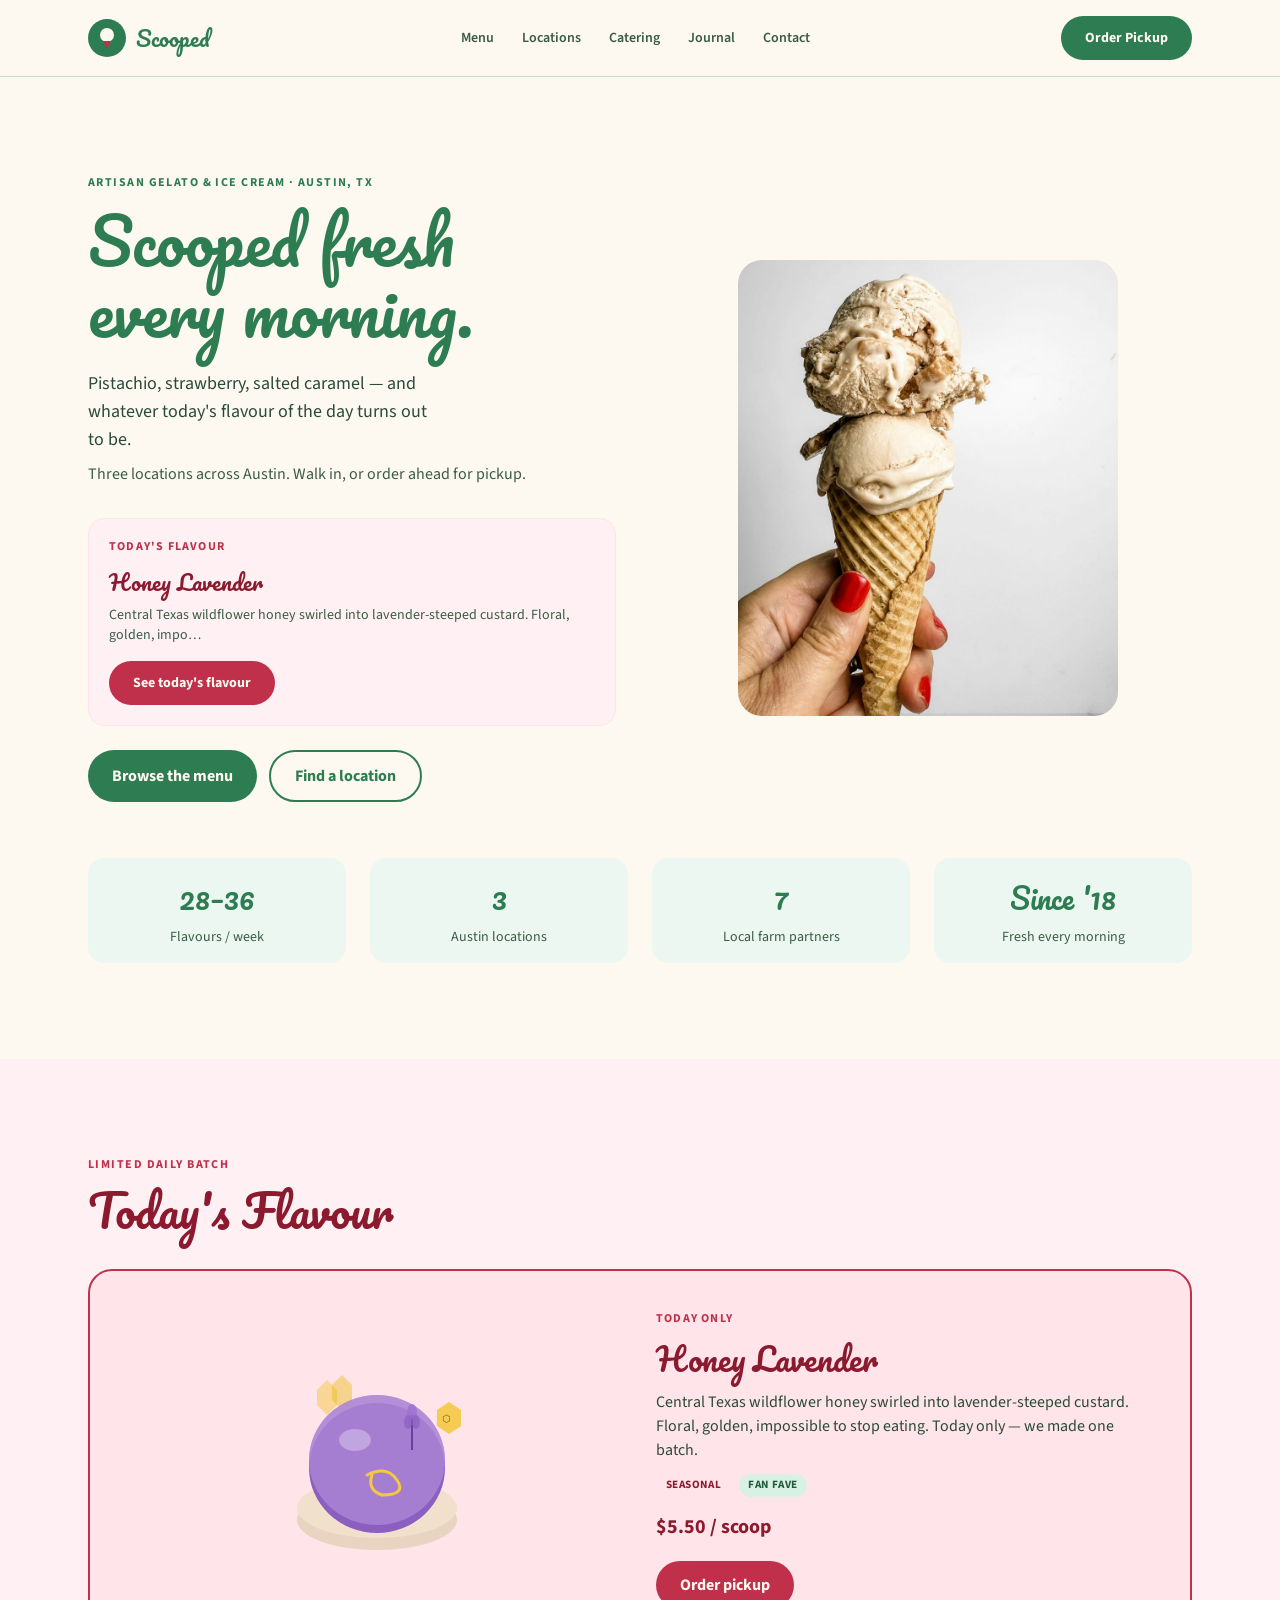
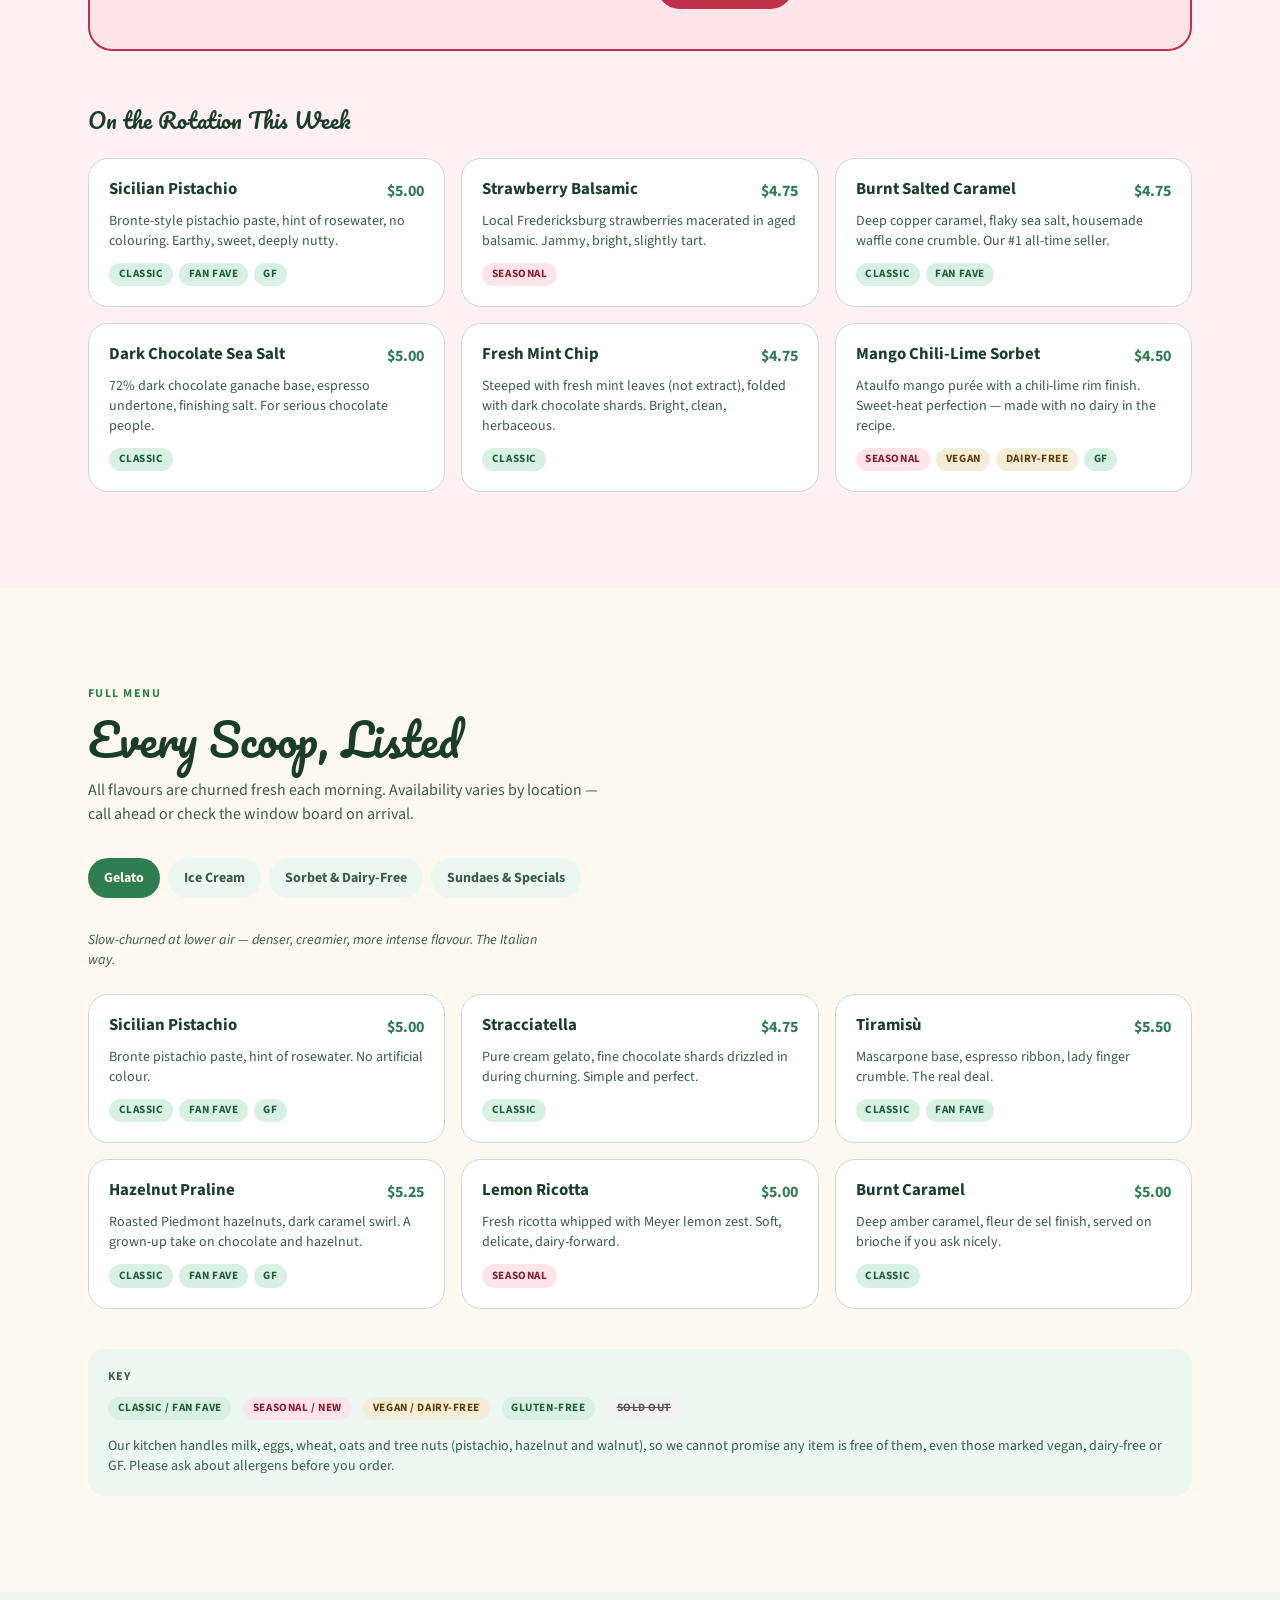
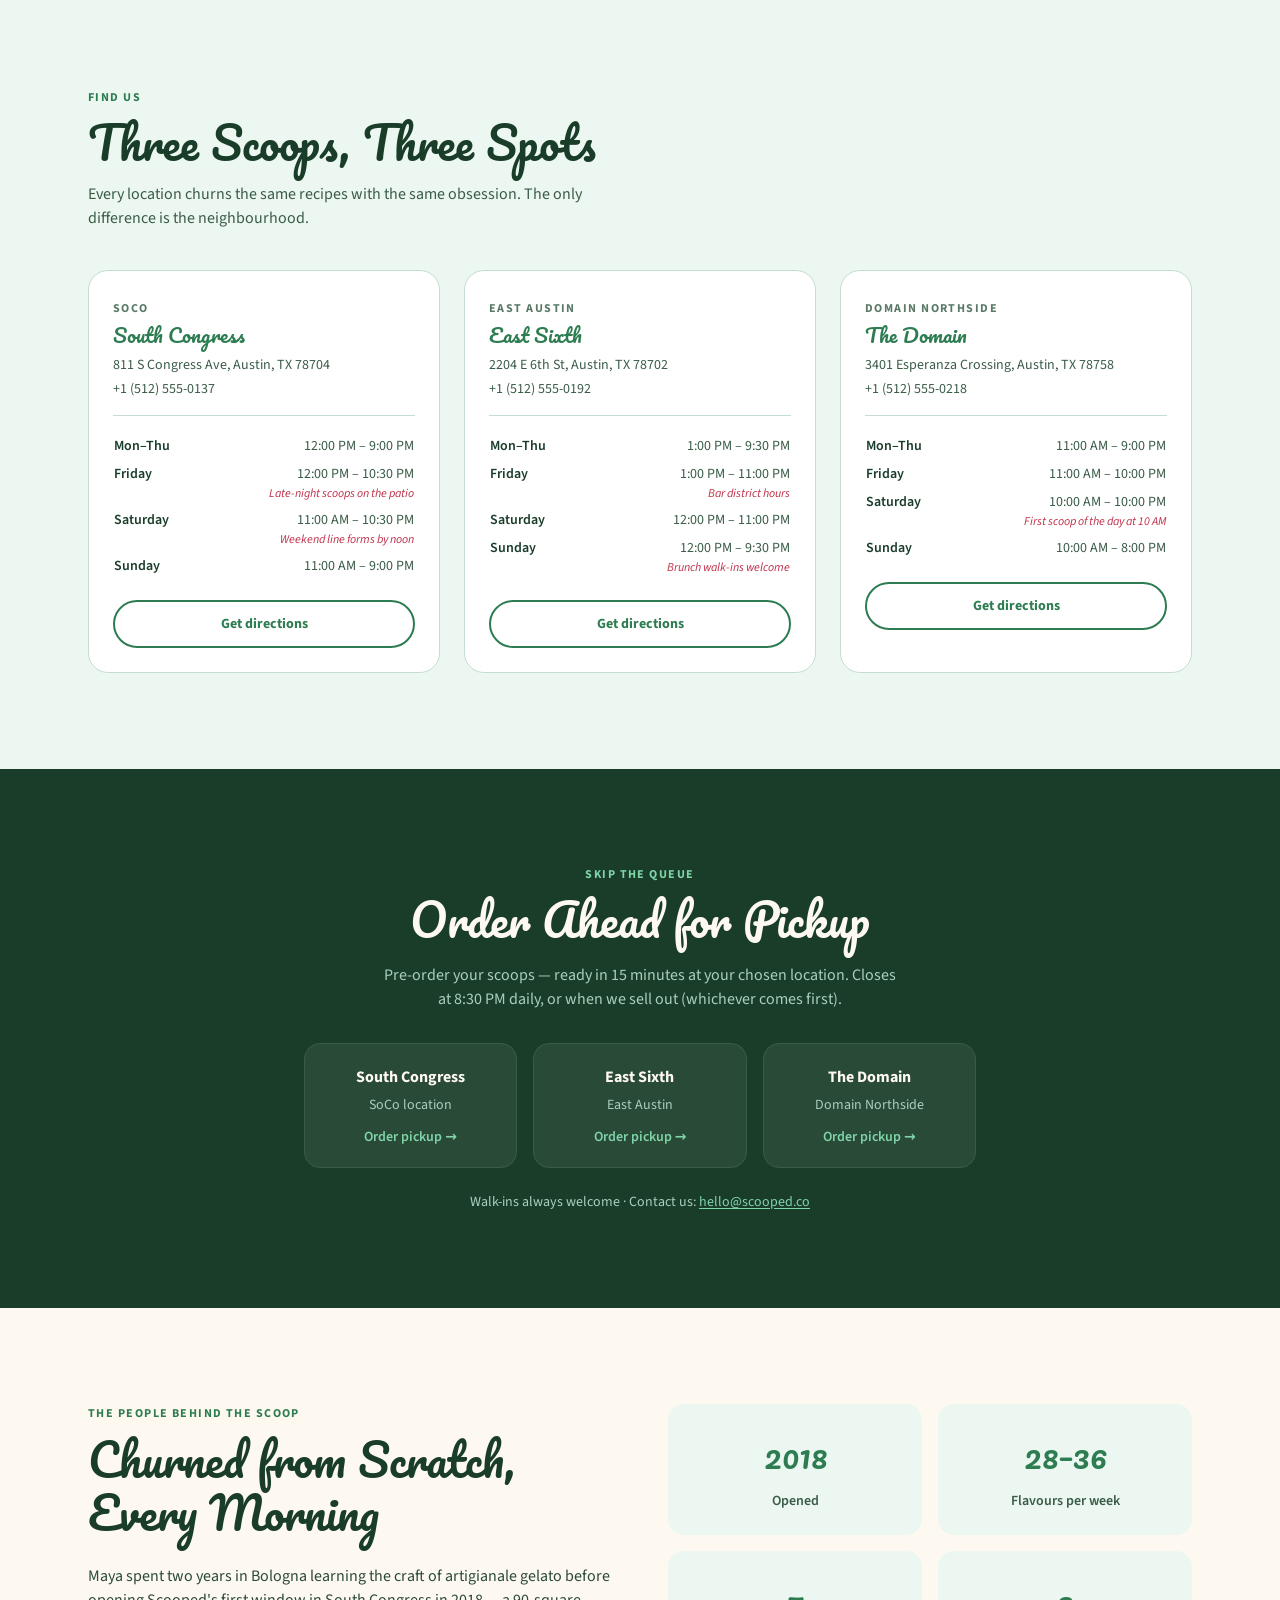
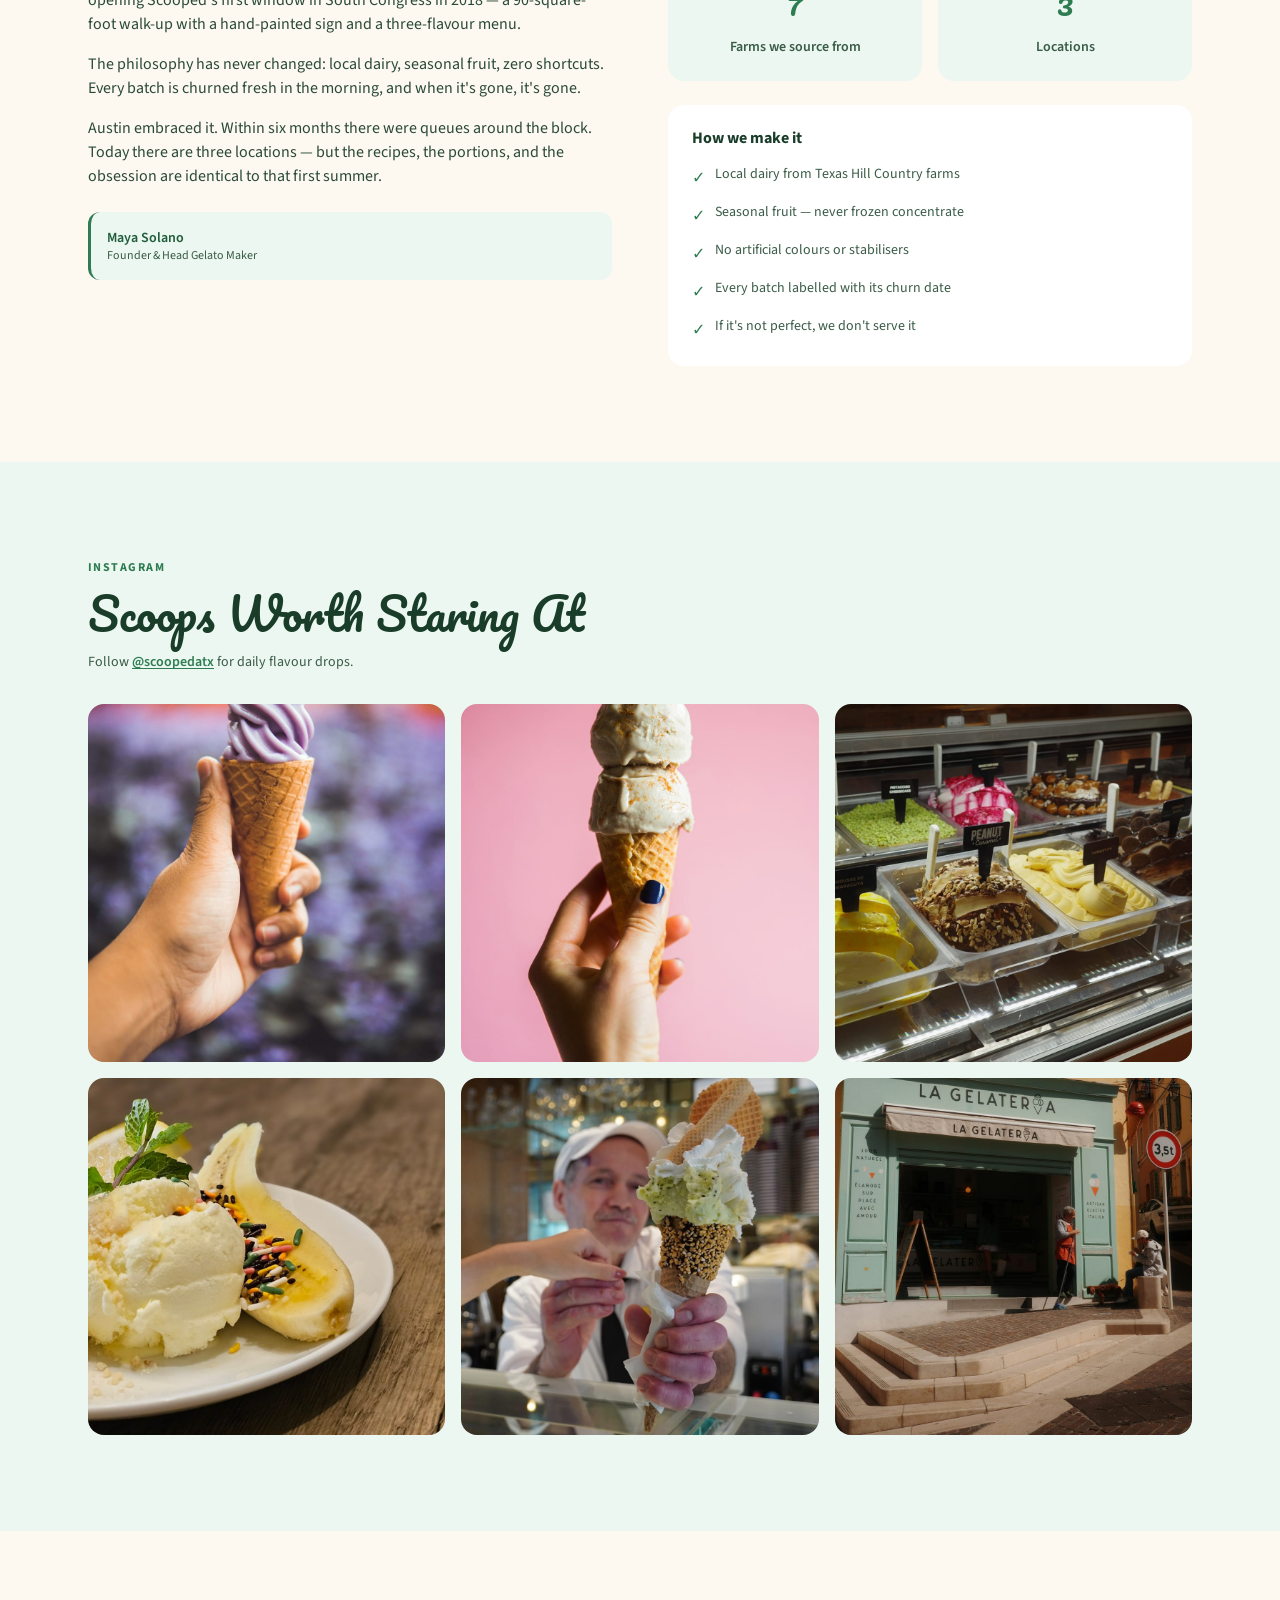
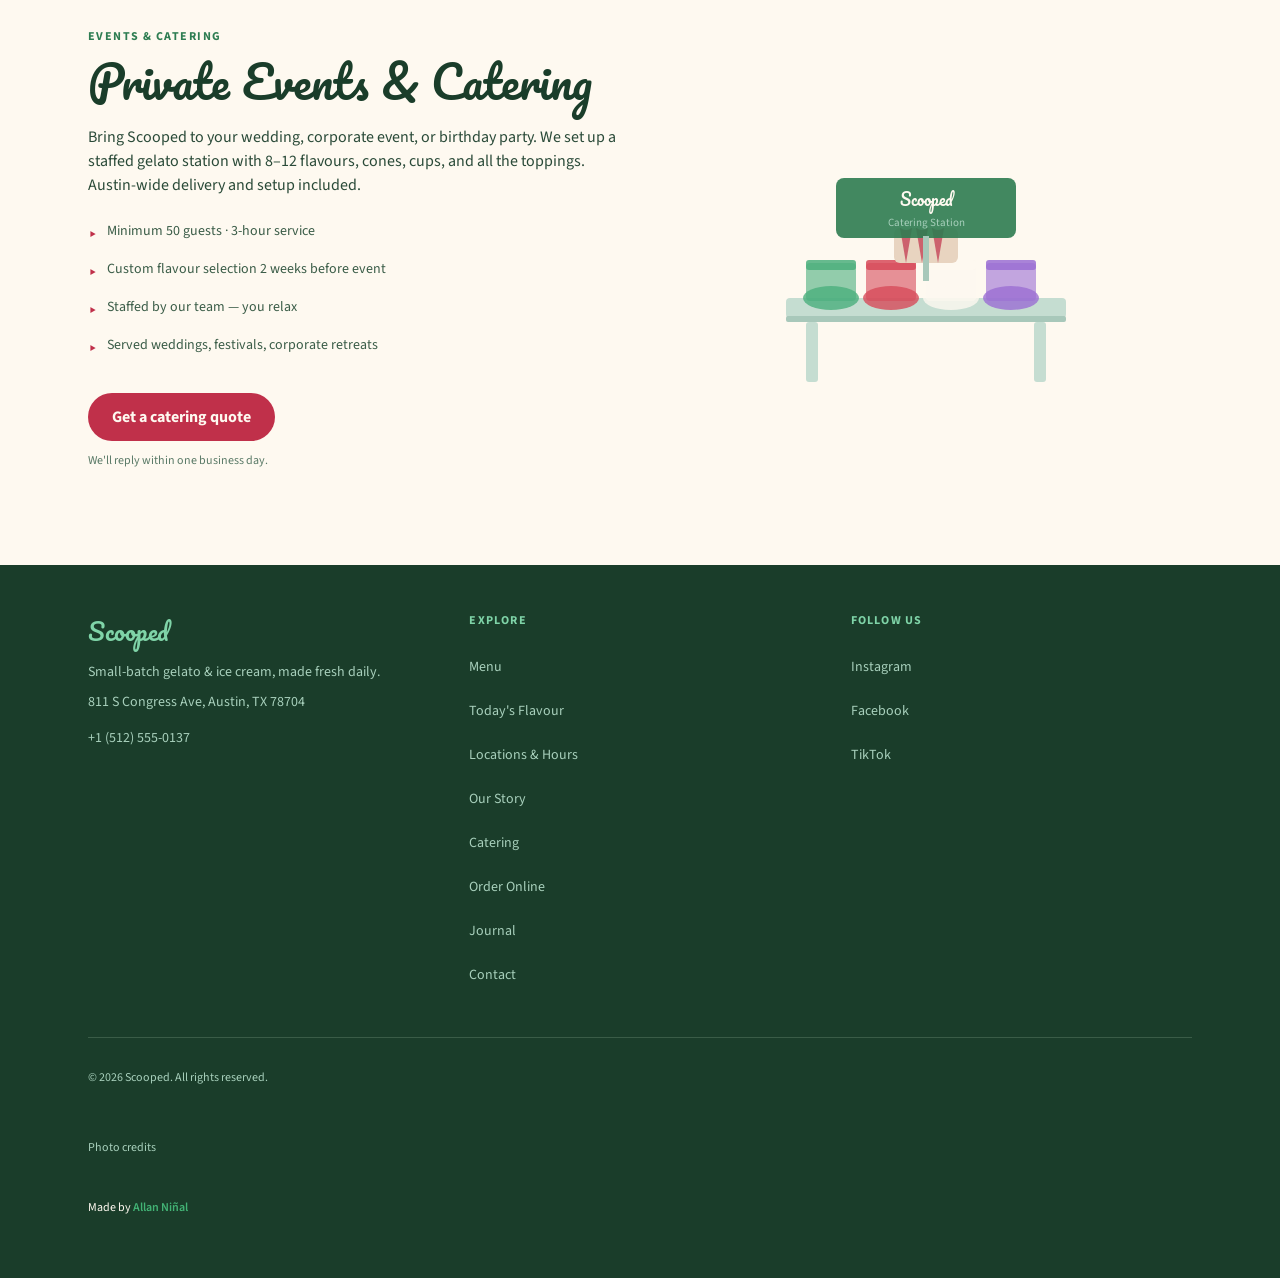
==== index.html @ b1a9ca74 "Double Scoop HTML edition 1.0.0 Co-Authored-By: Claude Sonnet 5.5 <noreply@anthropic.com> Claude-Ses" ====
<!DOCTYPE html><html lang="en" class="scroll-smooth"> <head><meta charset="utf-8"><meta name="viewport" content="width=device-width, initial-scale=1, viewport-fit=cover"><meta name="theme-color" content="#FEF9F0"><title>Scooped — Artisan Gelato &amp; Ice Cream, Austin TX</title><meta name="description" content="Small-batch gelato and ice cream made fresh daily in Austin, Texas. Seasonal flavours, three locations, and catering for private events."><link rel="canonical" href="https://example.com/"><meta name="robots" content="index, follow"><meta name="author" content="Scooped"><!-- Open Graph --><meta property="og:title" content="Scooped — Artisan Gelato &#38; Ice Cream, Austin TX"><meta property="og:description" content="Small-batch gelato and ice cream made fresh daily in Austin, Texas. Seasonal flavours, three locations, and catering for private events."><meta property="og:url" content="https://example.com/"><meta property="og:type" content="restaurant.cafe"><meta property="og:site_name" content="Scooped"><meta property="og:locale" content="en_US"><meta property="og:image" content="https://example.com/og-image.png"><meta property="og:image:type" content="image/png"><meta property="og:image:width" content="1200"><meta property="og:image:height" content="630"><meta property="og:image:alt" content="Scooped — Artisan Gelato &#38; Ice Cream, Austin TX"><!-- Twitter / X --><meta name="twitter:card" content="summary_large_image"><meta name="twitter:site" content="@example"><meta name="twitter:creator" content="@example"><meta name="twitter:title" content="Scooped — Artisan Gelato &#38; Ice Cream, Austin TX"><meta name="twitter:description" content="Small-batch gelato and ice cream made fresh daily in Austin, Texas. Seasonal flavours, three locations, and catering for private events."><meta name="twitter:image" content="https://example.com/og-image.png"><link rel="icon" href="./favicon.svg" type="image/svg+xml"><link rel="apple-touch-icon" href="./favicon.svg"><script type="application/ld+json">{"@context":"https://schema.org","@type":"IceCreamShop","name":"Scooped","description":"Scooped is an artisan gelato and ice cream shop in Austin, Texas. We churn every flavour in small batches every morning using locally sourced dairy, seasonal fruit, and zero artificial colours. Three scoops, two cones, one obsession.","url":"https://example.com/","telephone":"+1 (512) 555-0137","email":"hello@scooped.co","address":{"@type":"PostalAddress","streetAddress":"811 S Congress Ave","addressLocality":"Austin","addressRegion":"TX","postalCode":"78704","addressCountry":"US"},"servesCuisine":["Gelato","Ice Cream","Sorbet","Desserts"],"priceRange":"$$","hasMap":"https://maps.google.com/?q=811+S+Congress+Ave+Austin+TX","openingHoursSpecification":[{"@type":"OpeningHoursSpecification","dayOfWeek":["Monday","Tuesday","Wednesday","Thursday"],"opens":"12:00","closes":"21:00"},{"@type":"OpeningHoursSpecification","dayOfWeek":["Friday"],"opens":"12:00","closes":"22:30"},{"@type":"OpeningHoursSpecification","dayOfWeek":["Saturday"],"opens":"11:00","closes":"22:30"},{"@type":"OpeningHoursSpecification","dayOfWeek":["Sunday"],"opens":"11:00","closes":"21:00"}],"menu":"https://example.com/#menu","acceptsReservations":false,"image":"https://example.com/og-image.png","foundingDate":"2018","founder":{"@type":"Person","name":"Maya Solano","jobTitle":"Founder & Head Gelato Maker"},"numberOfEmployees":{"@type":"QuantitativeValue","value":18},"sameAs":["https://instagram.com/scoopedatx","https://facebook.com/scoopedatx","https://tiktok.com/@scoopedatx"],"location":[{"@type":"Place","name":"Scooped — South Congress","address":{"@type":"PostalAddress","streetAddress":"811 S Congress Ave","addressLocality":"Austin","addressRegion":"TX","postalCode":"78704","addressCountry":"US"}},{"@type":"Place","name":"Scooped — East Sixth","address":{"@type":"PostalAddress","streetAddress":"2204 E 6th St","addressLocality":"Austin","addressRegion":"TX","postalCode":"78702","addressCountry":"US"}},{"@type":"Place","name":"Scooped — The Domain","address":{"@type":"PostalAddress","streetAddress":"3401 Esperanza Crossing","addressLocality":"Austin","addressRegion":"TX","postalCode":"78758","addressCountry":"US"}}]}</script><script type="application/ld+json">{"@context":"https://schema.org","@type":"Menu","name":"Scooped Menu","description":"Artisan gelato, small-batch ice cream, sorbets, and sundaes. All churned fresh daily.","hasMenuSection":[{"@type":"MenuSection","name":"Gelato","description":"Slow-churned, dense, Italian-style gelato."},{"@type":"MenuSection","name":"Ice Cream","description":"Classic American-style scoops."},{"@type":"MenuSection","name":"Sorbet & Dairy-Free","description":"Plant-based sorbets and dairy-free options."},{"@type":"MenuSection","name":"Sundaes & Specials","description":"Loaded sundaes and signature specials."}]}</script><script type="application/ld+json">{"@context":"https://schema.org","@type":"Person","name":"Scooped","url":"https://example.com/","sameAs":["#","#","#"]}</script><link rel="stylesheet" href="./assets/index.DnXCkEbv.css"><script type="module">const o=document.querySelectorAll('[role="tab"]'),r=document.querySelectorAll('[role="tabpanel"]');function n(c){o.forEach(t=>{const e=t.dataset.tab===c;t.setAttribute("aria-selected",String(e)),t.style.backgroundColor=e?"var(--color-accent)":"var(--color-surface-2)",t.style.color=e?"#FEF9F0":"var(--color-text-muted)"}),r.forEach(t=>{t.hidden=t.dataset.panel!==c})}o.forEach(c=>{c.addEventListener("click",()=>n(c.dataset.tab)),c.addEventListener("keydown",t=>{const e=Array.from(o),l=e.indexOf(c);t.key==="ArrowRight"&&(t.preventDefault(),e[(l+1)%e.length].focus(),e[(l+1)%e.length].click()),t.key==="ArrowLeft"&&(t.preventDefault(),e[(l-1+e.length)%e.length].focus(),e[(l-1+e.length)%e.length].click()),t.key==="Home"&&(t.preventDefault(),e[0].focus(),e[0].click()),t.key==="End"&&(t.preventDefault(),e[e.length-1].focus(),e[e.length-1].click())})});
</script></head> <body class="min-h-screen flex flex-col antialiased"> <a href="#main-content" class="sr-only focus:not-sr-only focus:fixed focus:top-4 focus:left-4 focus:z-[100] btn-primary">
Skip to main content
</a> <header style="background-color: var(--color-bg); border-bottom: 1px solid var(--color-border);" class="sticky top-0 z-50" data-astro-cid-ctg3m53h> <div class="container-x py-4 flex items-center justify-between gap-4" data-astro-cid-ctg3m53h> <!-- Logo / wordmark --> <a href="./index.html" class="flex items-center gap-2.5 text-decoration-none" aria-label="Scooped — home" data-astro-cid-ctg3m53h> <!-- Scoop icon (SVG inline) --> <span aria-hidden="true" style="display:flex;align-items:center;justify-content:center;width:38px;height:38px;border-radius:50%;background-color:var(--color-accent);" data-astro-cid-ctg3m53h> <svg width="22" height="22" viewBox="0 0 22 22" fill="none" aria-hidden="true" focusable="false" data-astro-cid-ctg3m53h> <!-- scoop circle --> <circle cx="11" cy="8" r="7" fill="#FEF9F0" data-astro-cid-ctg3m53h></circle> <!-- cone --> <path d="M7 14 L11 21 L15 14 Z" fill="#C0304A" data-astro-cid-ctg3m53h></path> </svg> </span> <span style="font-family:'Pacifico',cursive;font-size:1.35rem;font-weight:400;color:var(--color-accent);" data-astro-cid-ctg3m53h>Scooped</span> </a> <!-- Desktop nav --> <nav aria-label="Main navigation" class="hidden lg:flex items-center gap-1" data-astro-cid-ctg3m53h> <a href="./menu/index.html" class="px-3 text-sm font-semibold hover:opacity-70 transition-opacity" style="color:var(--color-text-muted); min-height:44px; display:inline-flex; align-items:center;" data-astro-cid-ctg3m53h>Menu</a><a href="./index.html#locations" class="px-3 text-sm font-semibold hover:opacity-70 transition-opacity" style="color:var(--color-text-muted); min-height:44px; display:inline-flex; align-items:center;" data-astro-cid-ctg3m53h>Locations</a><a href="./index.html#catering" class="px-3 text-sm font-semibold hover:opacity-70 transition-opacity" style="color:var(--color-text-muted); min-height:44px; display:inline-flex; align-items:center;" data-astro-cid-ctg3m53h>Catering</a><a href="./journal/index.html" class="px-3 text-sm font-semibold hover:opacity-70 transition-opacity" style="color:var(--color-text-muted); min-height:44px; display:inline-flex; align-items:center;" data-astro-cid-ctg3m53h>Journal</a><a href="./contact/index.html" class="px-3 text-sm font-semibold hover:opacity-70 transition-opacity" style="color:var(--color-text-muted); min-height:44px; display:inline-flex; align-items:center;" data-astro-cid-ctg3m53h>Contact</a> </nav> <!-- Order CTA (desktop) --> <a href="./index.html#order" class="btn-primary hidden lg:inline-flex text-sm" data-astro-cid-ctg3m53h>Order Pickup</a> <!-- Phone: menu and order button (no JavaScript) --> <div class="lg:hidden flex items-center gap-2" data-astro-cid-ctg3m53h> <details class="mobile-menu" data-astro-cid-ctg3m53h> <summary aria-label="Menu" data-astro-cid-ctg3m53h>Menu</summary> <nav aria-label="Mobile navigation" data-astro-cid-ctg3m53h> <a href="./menu/index.html" data-astro-cid-ctg3m53h>Menu</a><a href="./index.html#locations" data-astro-cid-ctg3m53h>Locations</a><a href="./index.html#catering" data-astro-cid-ctg3m53h>Catering</a><a href="./journal/index.html" data-astro-cid-ctg3m53h>Journal</a><a href="./contact/index.html" data-astro-cid-ctg3m53h>Contact</a> </nav> </details> <a href="./index.html#order" class="btn-primary text-sm whitespace-nowrap" style="min-height: 44px;" data-astro-cid-ctg3m53h>Order</a> </div> </div> </header>  <main id="main-content" class="flex-1">  <section id="hero" style="background-color: var(--color-bg);" aria-label="Hero — welcome to Scooped"> <div class="container-x section-py"> <div class="grid gap-12 lg:grid-cols-2 lg:items-center"> <!-- Text --> <div> <p class="label-eyebrow mb-3">Artisan Gelato &amp; Ice Cream &middot; Austin, TX</p> <h1 id="hero-heading" style="font-size:clamp(2.5rem,5vw,4.5rem);line-height:1.1;color:var(--color-accent);">
Scooped fresh<br>every morning.
</h1> <p class="mt-6 text-lg" style="color:var(--color-text-body);max-width:38ch;"> Pistachio, strawberry, salted caramel — and whatever today&#39;s flavour of the day turns out to be. </p> <p class="mt-2 text-base" style="color:var(--color-text-muted);">
Three locations across Austin. Walk in, or order ahead for pickup.
</p> <!-- Today's flavour teaser --> <div class="mt-8 p-5 rounded-2xl" style="background-color:var(--color-secondary-bg);border:1.5px solid var(--color-secondary-pale);"> <p class="text-xs font-bold uppercase tracking-widest mb-2" style="color:var(--color-secondary);">Today's Flavour</p> <p style="font-family:'Pacifico',cursive;font-size:1.4rem;color:var(--color-secondary-dark);">Honey Lavender</p> <p class="mt-1 text-sm" style="color:var(--color-text-muted);">Central Texas wildflower honey swirled into lavender-steeped custard. Floral, golden, impo…</p> <a href="#flavour-of-the-day" class="btn-secondary mt-4 text-sm inline-flex">See today's flavour</a> </div> <div class="mt-6 flex flex-wrap gap-3"> <a href="#menu" class="btn-primary">Browse the menu</a> <a href="#locations" class="btn-ghost">Find a location</a> </div> </div> <!-- Hero photo --> <div class="flex justify-center"> <img src="./images/hero.jpg" alt="A waffle cone with scoops of small-batch gelato" width="380" height="456" fetchpriority="high" decoding="async" class="rounded-3xl" style="width:100%; max-width:380px; aspect-ratio:5/6; object-fit:cover;"> </div> </div> <!-- Stat band --> <div class="mt-14 grid grid-cols-2 md:grid-cols-4 gap-6"> <div class="text-center p-4 rounded-2xl" style="background-color:var(--color-surface-2);"> <p style="font-family:'Pacifico',cursive;font-size:1.8rem;color:var(--color-accent);">28–36</p> <p class="mt-1 text-sm" style="color:var(--color-text-muted);">Flavours / week</p> </div><div class="text-center p-4 rounded-2xl" style="background-color:var(--color-surface-2);"> <p style="font-family:'Pacifico',cursive;font-size:1.8rem;color:var(--color-accent);">3</p> <p class="mt-1 text-sm" style="color:var(--color-text-muted);">Austin locations</p> </div><div class="text-center p-4 rounded-2xl" style="background-color:var(--color-surface-2);"> <p style="font-family:'Pacifico',cursive;font-size:1.8rem;color:var(--color-accent);">7</p> <p class="mt-1 text-sm" style="color:var(--color-text-muted);">Local farm partners</p> </div><div class="text-center p-4 rounded-2xl" style="background-color:var(--color-surface-2);"> <p style="font-family:'Pacifico',cursive;font-size:1.8rem;color:var(--color-accent);">Since &#39;18</p> <p class="mt-1 text-sm" style="color:var(--color-text-muted);">Fresh every morning</p> </div> </div> </div> </section> <section id="flavour-of-the-day" class="section-py" style="background-color:var(--color-secondary-bg);" aria-label="Flavour of the day"> <div class="container-x"> <p class="label-eyebrow" style="color:var(--color-secondary);">Limited Daily Batch</p> <h2 id="fotd-heading" class="mt-2" style="font-size:clamp(1.8rem,3.5vw,3rem);color:var(--color-secondary-dark);">
Today's Flavour
</h2> <!-- Feature card --> <div class="mt-8 grid md:grid-cols-2 gap-8 items-center p-8 md:p-10 rounded-3xl" style="background-color:var(--color-secondary-pale);border:2px solid var(--color-secondary);"> <!-- SVG scoop illustration --> <div class="flex justify-center" aria-hidden="true"> <svg width="280" height="200" viewBox="0 0 280 200" fill="none" role="img" aria-label="A single scoop of honey lavender gelato with honeycomb garnish"> <!-- Honeycomb bits --> <polygon points="80,30 90,20 100,30 100,45 90,55 80,45" fill="#F5C842" opacity="0.5"></polygon> <polygon points="95,25 105,15 115,25 115,40 105,50 95,40" fill="#E6B800" opacity="0.4"></polygon> <!-- Bowl --> <ellipse cx="140" cy="160" rx="80" ry="30" fill="#E8D4C0"></ellipse> <ellipse cx="140" cy="148" rx="80" ry="30" fill="#F0E0CC"></ellipse> <!-- Scoop --> <ellipse cx="140" cy="108" rx="68" ry="65" fill="#8B5FBF"></ellipse> <ellipse cx="140" cy="100" rx="68" ry="65" fill="#9B6FD4" opacity="0.8"></ellipse> <!-- Lavender tint overlay --> <ellipse cx="140" cy="100" rx="68" ry="65" fill="#BDA0D8" opacity="0.35"></ellipse> <!-- Highlights --> <ellipse cx="118" cy="80" rx="16" ry="11" fill="white" opacity="0.3"></ellipse> <!-- Honey swirl --> <path d="M130 115 Q150 105 160 120 Q170 135 145 135" stroke="#F5C842" stroke-width="3" fill="none" stroke-linecap="round"></path> <path d="M145 135 Q130 130 135 115" stroke="#F5C842" stroke-width="3" fill="none" stroke-linecap="round"></path> <!-- Lavender sprig --> <line x1="175" y1="55" x2="175" y2="90" stroke="#6A3FA0" stroke-width="2"></line> <ellipse cx="175" cy="52" rx="5" ry="8" fill="#9B6FD4" opacity="0.8"></ellipse> <ellipse cx="171" cy="62" rx="4" ry="7" fill="#8B5FBF" opacity="0.7"></ellipse> <ellipse cx="179" cy="62" rx="4" ry="7" fill="#8B5FBF" opacity="0.7"></ellipse> <!-- Honeycomb garnish --> <polygon points="200,50 212,42 224,50 224,66 212,74 200,66" fill="#F5C842" opacity="0.9"></polygon> <text x="205" y="62" font-size="10" fill="#7A5F00">⬡</text> </svg> </div> <!-- Copy --> <div> <p class="text-xs font-bold uppercase tracking-widest mb-3" style="color:var(--color-secondary);">Today Only</p> <h3 style="font-family:'Pacifico',cursive;font-size:2rem;color:var(--color-secondary-dark);">Honey Lavender</h3> <p class="mt-3 text-base" style="color:var(--color-text-body);">Central Texas wildflower honey swirled into lavender-steeped custard. Floral, golden, impossible to stop eating. Today only — we made one batch.</p> <div class="mt-3 flex flex-wrap gap-2"> <span class="tag tag-strawberry">Seasonal</span><span class="tag tag-pistachio">Fan fave</span> </div> <p class="mt-4 text-xl font-bold" style="color:var(--color-secondary-dark);">$5.50 / scoop</p> <a href="#order" class="btn-secondary mt-5 inline-flex">Order pickup</a> </div> </div> <!-- Rotating scoops grid --> <h3 class="mt-14 mb-6" style="font-size:1.4rem;color:var(--color-text);">On the Rotation This Week</h3> <div class="grid sm:grid-cols-2 lg:grid-cols-3 gap-4"> <article class="card p-5" style="background-color:var(--color-surface);"> <div class="flex items-start justify-between gap-2"> <h4 class="font-bold" style="font-family:'Source Sans 3',sans-serif;font-size:1.05rem;color:var(--color-text);">Sicilian Pistachio</h4> <span class="text-base font-bold shrink-0" style="color:var(--color-accent);">$5.00</span> </div> <p class="mt-2 text-sm" style="color:var(--color-text-muted);">Bronte-style pistachio paste, hint of rosewater, no colouring. Earthy, sweet, deeply nutty.</p> <div class="mt-3 flex flex-wrap gap-1.5"> <span class="tag tag-pistachio">Classic</span><span class="tag tag-pistachio">Fan fave</span><span class="tag tag-mint">GF</span> </div> </article><article class="card p-5" style="background-color:var(--color-surface);"> <div class="flex items-start justify-between gap-2"> <h4 class="font-bold" style="font-family:'Source Sans 3',sans-serif;font-size:1.05rem;color:var(--color-text);">Strawberry Balsamic</h4> <span class="text-base font-bold shrink-0" style="color:var(--color-accent);">$4.75</span> </div> <p class="mt-2 text-sm" style="color:var(--color-text-muted);">Local Fredericksburg strawberries macerated in aged balsamic. Jammy, bright, slightly tart.</p> <div class="mt-3 flex flex-wrap gap-1.5"> <span class="tag tag-strawberry">Seasonal</span> </div> </article><article class="card p-5" style="background-color:var(--color-surface);"> <div class="flex items-start justify-between gap-2"> <h4 class="font-bold" style="font-family:'Source Sans 3',sans-serif;font-size:1.05rem;color:var(--color-text);">Burnt Salted Caramel</h4> <span class="text-base font-bold shrink-0" style="color:var(--color-accent);">$4.75</span> </div> <p class="mt-2 text-sm" style="color:var(--color-text-muted);">Deep copper caramel, flaky sea salt, housemade waffle cone crumble. Our #1 all-time seller.</p> <div class="mt-3 flex flex-wrap gap-1.5"> <span class="tag tag-pistachio">Classic</span><span class="tag tag-pistachio">Fan fave</span> </div> </article><article class="card p-5" style="background-color:var(--color-surface);"> <div class="flex items-start justify-between gap-2"> <h4 class="font-bold" style="font-family:'Source Sans 3',sans-serif;font-size:1.05rem;color:var(--color-text);">Dark Chocolate Sea Salt</h4> <span class="text-base font-bold shrink-0" style="color:var(--color-accent);">$5.00</span> </div> <p class="mt-2 text-sm" style="color:var(--color-text-muted);">72% dark chocolate ganache base, espresso undertone, finishing salt. For serious chocolate people.</p> <div class="mt-3 flex flex-wrap gap-1.5"> <span class="tag tag-pistachio">Classic</span> </div> </article><article class="card p-5" style="background-color:var(--color-surface);"> <div class="flex items-start justify-between gap-2"> <h4 class="font-bold" style="font-family:'Source Sans 3',sans-serif;font-size:1.05rem;color:var(--color-text);">Fresh Mint Chip</h4> <span class="text-base font-bold shrink-0" style="color:var(--color-accent);">$4.75</span> </div> <p class="mt-2 text-sm" style="color:var(--color-text-muted);">Steeped with fresh mint leaves (not extract), folded with dark chocolate shards. Bright, clean, herbaceous.</p> <div class="mt-3 flex flex-wrap gap-1.5"> <span class="tag tag-pistachio">Classic</span> </div> </article><article class="card p-5" style="background-color:var(--color-surface);"> <div class="flex items-start justify-between gap-2"> <h4 class="font-bold" style="font-family:'Source Sans 3',sans-serif;font-size:1.05rem;color:var(--color-text);">Mango Chili-Lime Sorbet</h4> <span class="text-base font-bold shrink-0" style="color:var(--color-accent);">$4.50</span> </div> <p class="mt-2 text-sm" style="color:var(--color-text-muted);">Ataulfo mango purée with a chili-lime rim finish. Sweet-heat perfection — made with no dairy in the recipe.</p> <div class="mt-3 flex flex-wrap gap-1.5"> <span class="tag tag-strawberry">Seasonal</span><span class="tag tag-vanilla">Vegan</span><span class="tag tag-vanilla">Dairy-free</span><span class="tag tag-mint">GF</span> </div> </article> </div> </div> </section> <section id="menu" class="section-py" style="background-color:var(--color-bg);" aria-label="Our menu"> <div class="container-x"> <p class="label-eyebrow">Full Menu</p> <h2 id="menu-heading" class="mt-2" style="font-size:clamp(1.8rem,3.5vw,3rem);">Every Scoop, Listed</h2> <p class="mt-3 text-base max-w-prose" style="color:var(--color-text-muted);">
All flavours are churned fresh each morning. Availability varies by location — call ahead or check the window board on arrival.
</p> <!-- Tab bar --> <div class="mt-8" role="tablist" aria-label="Menu categories"> <button role="tab" id="tab-gelato" aria-selected="true" aria-controls="panel-gelato" data-tab="gelato" class="menu-tab px-4 py-2.5 mr-2 mb-2 rounded-full text-sm font-bold transition-colors" style="background-color:var(--color-accent);color:#FEF9F0;"> Gelato </button><button role="tab" id="tab-ice-cream" aria-selected="false" aria-controls="panel-ice-cream" data-tab="ice-cream" class="menu-tab px-4 py-2.5 mr-2 mb-2 rounded-full text-sm font-bold transition-colors" style="background-color:var(--color-surface-2);color:var(--color-text-muted);"> Ice Cream </button><button role="tab" id="tab-sorbet" aria-selected="false" aria-controls="panel-sorbet" data-tab="sorbet" class="menu-tab px-4 py-2.5 mr-2 mb-2 rounded-full text-sm font-bold transition-colors" style="background-color:var(--color-surface-2);color:var(--color-text-muted);"> Sorbet &amp; Dairy-Free </button><button role="tab" id="tab-sundaes" aria-selected="false" aria-controls="panel-sundaes" data-tab="sundaes" class="menu-tab px-4 py-2.5 mr-2 mb-2 rounded-full text-sm font-bold transition-colors" style="background-color:var(--color-surface-2);color:var(--color-text-muted);"> Sundaes &amp; Specials </button> </div> <!-- Panels --> <div role="tabpanel" id="panel-gelato" aria-labelledby="tab-gelato" data-panel="gelato" class="mt-6"> <p class="text-sm mb-6 max-w-prose" style="color:var(--color-text-muted);font-style:italic;">Slow-churned at lower air — denser, creamier, more intense flavour. The Italian way.</p> <div class="grid sm:grid-cols-2 lg:grid-cols-3 gap-4"> <article class="card p-5"> <div class="flex items-start justify-between gap-2"> <h3 class="font-bold" style="font-family:'Source Sans 3',sans-serif;font-size:1.05rem;color:var(--color-text);"> Sicilian Pistachio </h3> <span class="text-base font-bold shrink-0" style="color:var(--color-accent);">$5.00</span> </div> <p class="mt-2 text-sm" style="color:var(--color-text-muted);">Bronte pistachio paste, hint of rosewater. No artificial colour.</p>  <div class="mt-3 flex flex-wrap gap-1.5"> <span class="tag tag-pistachio">Classic</span><span class="tag tag-pistachio">Fan fave</span><span class="tag tag-mint">GF</span> </div> </article><article class="card p-5"> <div class="flex items-start justify-between gap-2"> <h3 class="font-bold" style="font-family:'Source Sans 3',sans-serif;font-size:1.05rem;color:var(--color-text);"> Stracciatella </h3> <span class="text-base font-bold shrink-0" style="color:var(--color-accent);">$4.75</span> </div> <p class="mt-2 text-sm" style="color:var(--color-text-muted);">Pure cream gelato, fine chocolate shards drizzled in during churning. Simple and perfect.</p>  <div class="mt-3 flex flex-wrap gap-1.5"> <span class="tag tag-pistachio">Classic</span> </div> </article><article class="card p-5"> <div class="flex items-start justify-between gap-2"> <h3 class="font-bold" style="font-family:'Source Sans 3',sans-serif;font-size:1.05rem;color:var(--color-text);"> Tiramisù </h3> <span class="text-base font-bold shrink-0" style="color:var(--color-accent);">$5.50</span> </div> <p class="mt-2 text-sm" style="color:var(--color-text-muted);">Mascarpone base, espresso ribbon, lady finger crumble. The real deal.</p>  <div class="mt-3 flex flex-wrap gap-1.5"> <span class="tag tag-pistachio">Classic</span><span class="tag tag-pistachio">Fan fave</span> </div> </article><article class="card p-5"> <div class="flex items-start justify-between gap-2"> <h3 class="font-bold" style="font-family:'Source Sans 3',sans-serif;font-size:1.05rem;color:var(--color-text);"> Hazelnut Praline </h3> <span class="text-base font-bold shrink-0" style="color:var(--color-accent);">$5.25</span> </div> <p class="mt-2 text-sm" style="color:var(--color-text-muted);">Roasted Piedmont hazelnuts, dark caramel swirl. A grown-up take on chocolate and hazelnut.</p>  <div class="mt-3 flex flex-wrap gap-1.5"> <span class="tag tag-pistachio">Classic</span><span class="tag tag-pistachio">Fan fave</span><span class="tag tag-mint">GF</span> </div> </article><article class="card p-5"> <div class="flex items-start justify-between gap-2"> <h3 class="font-bold" style="font-family:'Source Sans 3',sans-serif;font-size:1.05rem;color:var(--color-text);"> Lemon Ricotta </h3> <span class="text-base font-bold shrink-0" style="color:var(--color-accent);">$5.00</span> </div> <p class="mt-2 text-sm" style="color:var(--color-text-muted);">Fresh ricotta whipped with Meyer lemon zest. Soft, delicate, dairy-forward.</p>  <div class="mt-3 flex flex-wrap gap-1.5"> <span class="tag tag-strawberry">Seasonal</span> </div> </article><article class="card p-5"> <div class="flex items-start justify-between gap-2"> <h3 class="font-bold" style="font-family:'Source Sans 3',sans-serif;font-size:1.05rem;color:var(--color-text);"> Burnt Caramel </h3> <span class="text-base font-bold shrink-0" style="color:var(--color-accent);">$5.00</span> </div> <p class="mt-2 text-sm" style="color:var(--color-text-muted);">Deep amber caramel, fleur de sel finish, served on brioche if you ask nicely.</p>  <div class="mt-3 flex flex-wrap gap-1.5"> <span class="tag tag-pistachio">Classic</span> </div> </article> </div> </div><div role="tabpanel" id="panel-ice-cream" aria-labelledby="tab-ice-cream" data-panel="ice-cream" hidden class="mt-6"> <p class="text-sm mb-6 max-w-prose" style="color:var(--color-text-muted);font-style:italic;">Churned with extra cream for that classic American scoop — nostalgic, generous, unapologetic.</p> <div class="grid sm:grid-cols-2 lg:grid-cols-3 gap-4"> <article class="card p-5"> <div class="flex items-start justify-between gap-2"> <h3 class="font-bold" style="font-family:'Source Sans 3',sans-serif;font-size:1.05rem;color:var(--color-text);"> Burnt Salted Caramel </h3> <span class="text-base font-bold shrink-0" style="color:var(--color-accent);">$4.75</span> </div> <p class="mt-2 text-sm" style="color:var(--color-text-muted);">Copper caramel, flaky sea salt, waffle cone crumble. Our #1 all-time.</p>  <div class="mt-3 flex flex-wrap gap-1.5"> <span class="tag tag-pistachio">Classic</span><span class="tag tag-pistachio">Fan fave</span> </div> </article><article class="card p-5"> <div class="flex items-start justify-between gap-2"> <h3 class="font-bold" style="font-family:'Source Sans 3',sans-serif;font-size:1.05rem;color:var(--color-text);"> Dark Chocolate Sea Salt </h3> <span class="text-base font-bold shrink-0" style="color:var(--color-accent);">$5.00</span> </div> <p class="mt-2 text-sm" style="color:var(--color-text-muted);">72% dark chocolate, espresso undertone, flaky sea-salt finish. Richly bittersweet.</p>  <div class="mt-3 flex flex-wrap gap-1.5"> <span class="tag tag-pistachio">Classic</span> </div> </article><article class="card p-5"> <div class="flex items-start justify-between gap-2"> <h3 class="font-bold" style="font-family:'Source Sans 3',sans-serif;font-size:1.05rem;color:var(--color-text);"> Fresh Mint Chip </h3> <span class="text-base font-bold shrink-0" style="color:var(--color-accent);">$4.75</span> </div> <p class="mt-2 text-sm" style="color:var(--color-text-muted);">Steeped mint leaf base, dark chocolate shards. Herbaceous and bright.</p>  <div class="mt-3 flex flex-wrap gap-1.5"> <span class="tag tag-pistachio">Classic</span> </div> </article><article class="card p-5"> <div class="flex items-start justify-between gap-2"> <h3 class="font-bold" style="font-family:'Source Sans 3',sans-serif;font-size:1.05rem;color:var(--color-text);"> Strawberry Balsamic </h3> <span class="text-base font-bold shrink-0" style="color:var(--color-accent);">$4.75</span> </div> <p class="mt-2 text-sm" style="color:var(--color-text-muted);">Fredericksburg strawberries, aged balsamic, vanilla. Best-in-season.</p>  <div class="mt-3 flex flex-wrap gap-1.5"> <span class="tag tag-strawberry">Seasonal</span> </div> </article><article class="card p-5"> <div class="flex items-start justify-between gap-2"> <h3 class="font-bold" style="font-family:'Source Sans 3',sans-serif;font-size:1.05rem;color:var(--color-text);"> Cookies &amp; Cream </h3> <span class="text-base font-bold shrink-0" style="color:var(--color-accent);">$4.75</span> </div> <p class="mt-2 text-sm" style="color:var(--color-text-muted);">House-baked chocolate cookie crumble folded into pure vanilla cream. No shortcuts.</p>  <div class="mt-3 flex flex-wrap gap-1.5"> <span class="tag tag-pistachio">Fan fave</span> </div> </article><article class="card p-5"> <div class="flex items-start justify-between gap-2"> <h3 class="font-bold" style="font-family:'Source Sans 3',sans-serif;font-size:1.05rem;color:var(--color-text);"> Birthday Cake </h3> <span class="text-base font-bold shrink-0" style="color:var(--color-accent);">$4.75</span> </div> <p class="mt-2 text-sm" style="color:var(--color-text-muted);">White cake batter base, rainbow sprinkles swirled in. Every day is someone&#39;s birthday.</p>  <div class="mt-3 flex flex-wrap gap-1.5"> <span class="tag tag-pistachio">Fan fave</span> </div> </article> </div> </div><div role="tabpanel" id="panel-sorbet" aria-labelledby="tab-sorbet" data-panel="sorbet" hidden class="mt-6"> <p class="text-sm mb-6 max-w-prose" style="color:var(--color-text-muted);font-style:italic;">Plant-based recipes, and just as satisfying. All made with real fruit, no fillers.</p> <div class="grid sm:grid-cols-2 lg:grid-cols-3 gap-4"> <article class="card p-5"> <div class="flex items-start justify-between gap-2"> <h3 class="font-bold" style="font-family:'Source Sans 3',sans-serif;font-size:1.05rem;color:var(--color-text);"> Mango Chili-Lime </h3> <span class="text-base font-bold shrink-0" style="color:var(--color-accent);">$4.50</span> </div> <p class="mt-2 text-sm" style="color:var(--color-text-muted);">Ataulfo mango purée, chili-lime rim finish. Sweet-heat that lingers.</p>  <div class="mt-3 flex flex-wrap gap-1.5"> <span class="tag tag-strawberry">Seasonal</span><span class="tag tag-vanilla">Vegan</span><span class="tag tag-vanilla">Dairy-free</span><span class="tag tag-mint">GF</span> </div> </article><article class="card p-5"> <div class="flex items-start justify-between gap-2"> <h3 class="font-bold" style="font-family:'Source Sans 3',sans-serif;font-size:1.05rem;color:var(--color-text);"> Raspberry Lemon </h3> <span class="text-base font-bold shrink-0" style="color:var(--color-accent);">$4.50</span> </div> <p class="mt-2 text-sm" style="color:var(--color-text-muted);">Pressed raspberry, Meyer lemon, cane sugar. Sharp and electric.</p>  <div class="mt-3 flex flex-wrap gap-1.5"> <span class="tag tag-pistachio">Classic</span><span class="tag tag-vanilla">Vegan</span><span class="tag tag-vanilla">Dairy-free</span><span class="tag tag-mint">GF</span> </div> </article><article class="card p-5"> <div class="flex items-start justify-between gap-2"> <h3 class="font-bold" style="font-family:'Source Sans 3',sans-serif;font-size:1.05rem;color:var(--color-text);"> Dark Chocolate (Vegan) </h3> <span class="text-base font-bold shrink-0" style="color:var(--color-accent);">$5.00</span> </div> <p class="mt-2 text-sm" style="color:var(--color-text-muted);">Oat milk base, 72% cacao. Same richness as the dairy version.</p>  <div class="mt-3 flex flex-wrap gap-1.5"> <span class="tag tag-vanilla">Vegan</span><span class="tag tag-vanilla">Dairy-free</span> </div> </article><article class="card p-5"> <div class="flex items-start justify-between gap-2"> <h3 class="font-bold" style="font-family:'Source Sans 3',sans-serif;font-size:1.05rem;color:var(--color-text);"> Passion Fruit </h3> <span class="text-base font-bold shrink-0" style="color:var(--color-accent);">$4.75</span> </div> <p class="mt-2 text-sm" style="color:var(--color-text-muted);">Pure Maracuyá purée, just a touch of lime. Intensely tropical.</p>  <div class="mt-3 flex flex-wrap gap-1.5"> <span class="tag tag-strawberry">Seasonal</span><span class="tag tag-vanilla">Vegan</span><span class="tag tag-vanilla">Dairy-free</span><span class="tag tag-mint">GF</span> </div> </article> </div> </div><div role="tabpanel" id="panel-sundaes" aria-labelledby="tab-sundaes" data-panel="sundaes" hidden class="mt-6"> <p class="text-sm mb-6 max-w-prose" style="color:var(--color-text-muted);font-style:italic;">Go big or go home. Our loaded sundaes use housemade sauces and fresh-baked toppings.</p> <div class="grid sm:grid-cols-2 lg:grid-cols-3 gap-4"> <article class="card p-5"> <div class="flex items-start justify-between gap-2"> <h3 class="font-bold" style="font-family:'Source Sans 3',sans-serif;font-size:1.05rem;color:var(--color-text);"> Classic Sundae </h3> <span class="text-base font-bold shrink-0" style="color:var(--color-accent);">$8.50</span> </div> <p class="mt-2 text-sm" style="color:var(--color-text-muted);">2 scoops of your choice, hot fudge, whipped cream, cherry. The OG.</p>  <div class="mt-3 flex flex-wrap gap-1.5"> <span class="tag tag-pistachio">Fan fave</span> </div> </article><article class="card p-5"> <div class="flex items-start justify-between gap-2"> <h3 class="font-bold" style="font-family:'Source Sans 3',sans-serif;font-size:1.05rem;color:var(--color-text);"> Banana Split </h3> <span class="text-base font-bold shrink-0" style="color:var(--color-accent);">$12.00</span> </div> <p class="mt-2 text-sm" style="color:var(--color-text-muted);">House-split banana, 3 scoops, strawberry / caramel / hot fudge, toasted walnuts.</p>  <div class="mt-3 flex flex-wrap gap-1.5"> <span class="tag tag-pistachio">Fan fave</span> </div> </article><article class="card p-5"> <div class="flex items-start justify-between gap-2"> <h3 class="font-bold" style="font-family:'Source Sans 3',sans-serif;font-size:1.05rem;color:var(--color-text);"> Affogato </h3> <span class="text-base font-bold shrink-0" style="color:var(--color-accent);">$7.50</span> </div> <p class="mt-2 text-sm" style="color:var(--color-text-muted);">A double shot of espresso poured over housemade vanilla gelato. Italian simplicity.</p>  <div class="mt-3 flex flex-wrap gap-1.5"> <span class="tag tag-pistachio">Classic</span><span class="tag tag-mint">GF</span> </div> </article><article class="card p-5"> <div class="flex items-start justify-between gap-2"> <h3 class="font-bold" style="font-family:'Source Sans 3',sans-serif;font-size:1.05rem;color:var(--color-text);"> Ice Cream Float </h3> <span class="text-base font-bold shrink-0" style="color:var(--color-accent);">$7.00</span> </div> <p class="mt-2 text-sm" style="color:var(--color-text-muted);">Your scoop + a local sparkling soda. Choose root beer, grapefruit, or orange.</p>  <div class="mt-3 flex flex-wrap gap-1.5"> <span class="tag tag-pistachio">Fan fave</span> </div> </article> </div> </div> <!-- Legend --> <div class="mt-10 p-5 rounded-2xl" style="background-color:var(--color-surface-2);"> <p class="text-xs font-bold uppercase tracking-widest mb-3" style="color:var(--color-text-muted);">Key</p> <div class="flex flex-wrap gap-3"> <span class="tag tag-pistachio">Classic / Fan fave</span> <span class="tag tag-strawberry">Seasonal / New</span> <span class="tag tag-vanilla">Vegan / Dairy-free</span> <span class="tag tag-mint">Gluten-free</span> <span class="tag tag-sold-out">Sold out</span> </div> <p class="mt-4 text-sm" style="color:var(--color-text-muted);" data-menu-note>Our kitchen handles milk, eggs, wheat, oats and tree nuts (pistachio, hazelnut and walnut), so we cannot promise any item is free of them, even those marked vegan, dairy-free or GF. Please ask about allergens before you order.</p> </div> </div> </section>  <section id="locations" class="section-py" style="background-color:var(--color-surface-2);" aria-label="Our locations"> <div class="container-x"> <p class="label-eyebrow">Find Us</p> <h2 id="locations-heading" class="mt-2" style="font-size:clamp(1.8rem,3.5vw,3rem);">Three Scoops, Three Spots</h2> <p class="mt-3 text-base max-w-prose" style="color:var(--color-text-muted);">
Every location churns the same recipes with the same obsession. The only difference is the neighbourhood.
</p> <div class="mt-10 grid gap-6 md:grid-cols-3"> <article class="card p-6" style="background-color:var(--color-surface);"> <!-- Location header --> <div class="mb-4 pb-4" style="border-bottom:1px solid var(--color-border);"> <span class="label-eyebrow text-xs" style="color:var(--color-text-subtle);">SoCo</span> <h3 class="mt-1 font-bold" style="font-family:'Pacifico',cursive;font-size:1.25rem;font-weight:400;color:var(--color-accent);">South Congress</h3> <address class="mt-2 not-italic text-sm" style="color:var(--color-text-muted);">811 S Congress Ave, Austin, TX 78704</address> <a href="tel:+1(512)555-0137" class="mt-1 block text-sm" style="color:var(--color-text-muted);">+1 (512) 555-0137</a> </div> <!-- Hours — use table for proper semantic structure --> <table class="w-full text-sm" aria-label="Opening hours for South Congress"> <caption class="sr-only">Opening hours for South Congress</caption> <tbody> <tr> <td class="py-1 pr-2 font-semibold align-top" style="color:var(--color-text);min-width:7rem;">Mon–Thu</td> <td class="py-1 text-right align-top" style="color:var(--color-text-muted);"> 12:00 PM – 9:00 PM  </td> </tr><tr> <td class="py-1 pr-2 font-semibold align-top" style="color:var(--color-text);min-width:7rem;">Friday</td> <td class="py-1 text-right align-top" style="color:var(--color-text-muted);"> 12:00 PM – 10:30 PM <span class="block text-xs mt-0.5" style="color:var(--color-secondary);font-style:italic;">Late-night scoops on the patio</span> </td> </tr><tr> <td class="py-1 pr-2 font-semibold align-top" style="color:var(--color-text);min-width:7rem;">Saturday</td> <td class="py-1 text-right align-top" style="color:var(--color-text-muted);"> 11:00 AM – 10:30 PM <span class="block text-xs mt-0.5" style="color:var(--color-secondary);font-style:italic;">Weekend line forms by noon</span> </td> </tr><tr> <td class="py-1 pr-2 font-semibold align-top" style="color:var(--color-text);min-width:7rem;">Sunday</td> <td class="py-1 text-right align-top" style="color:var(--color-text-muted);"> 11:00 AM – 9:00 PM  </td> </tr> </tbody> </table> <!-- CTA --> <a href="https://maps.google.com/?q=811+S+Congress+Ave+Austin+TX" target="_blank" rel="noopener noreferrer" class="mt-5 btn-ghost w-full justify-center text-sm">
Get directions
</a> </article><article class="card p-6" style="background-color:var(--color-surface);"> <!-- Location header --> <div class="mb-4 pb-4" style="border-bottom:1px solid var(--color-border);"> <span class="label-eyebrow text-xs" style="color:var(--color-text-subtle);">East Austin</span> <h3 class="mt-1 font-bold" style="font-family:'Pacifico',cursive;font-size:1.25rem;font-weight:400;color:var(--color-accent);">East Sixth</h3> <address class="mt-2 not-italic text-sm" style="color:var(--color-text-muted);">2204 E 6th St, Austin, TX 78702</address> <a href="tel:+1(512)555-0192" class="mt-1 block text-sm" style="color:var(--color-text-muted);">+1 (512) 555-0192</a> </div> <!-- Hours — use table for proper semantic structure --> <table class="w-full text-sm" aria-label="Opening hours for East Sixth"> <caption class="sr-only">Opening hours for East Sixth</caption> <tbody> <tr> <td class="py-1 pr-2 font-semibold align-top" style="color:var(--color-text);min-width:7rem;">Mon–Thu</td> <td class="py-1 text-right align-top" style="color:var(--color-text-muted);"> 1:00 PM – 9:30 PM  </td> </tr><tr> <td class="py-1 pr-2 font-semibold align-top" style="color:var(--color-text);min-width:7rem;">Friday</td> <td class="py-1 text-right align-top" style="color:var(--color-text-muted);"> 1:00 PM – 11:00 PM <span class="block text-xs mt-0.5" style="color:var(--color-secondary);font-style:italic;">Bar district hours</span> </td> </tr><tr> <td class="py-1 pr-2 font-semibold align-top" style="color:var(--color-text);min-width:7rem;">Saturday</td> <td class="py-1 text-right align-top" style="color:var(--color-text-muted);"> 12:00 PM – 11:00 PM  </td> </tr><tr> <td class="py-1 pr-2 font-semibold align-top" style="color:var(--color-text);min-width:7rem;">Sunday</td> <td class="py-1 text-right align-top" style="color:var(--color-text-muted);"> 12:00 PM – 9:30 PM <span class="block text-xs mt-0.5" style="color:var(--color-secondary);font-style:italic;">Brunch walk-ins welcome</span> </td> </tr> </tbody> </table> <!-- CTA --> <a href="https://maps.google.com/?q=2204+E+6th+St+Austin+TX" target="_blank" rel="noopener noreferrer" class="mt-5 btn-ghost w-full justify-center text-sm">
Get directions
</a> </article><article class="card p-6" style="background-color:var(--color-surface);"> <!-- Location header --> <div class="mb-4 pb-4" style="border-bottom:1px solid var(--color-border);"> <span class="label-eyebrow text-xs" style="color:var(--color-text-subtle);">Domain Northside</span> <h3 class="mt-1 font-bold" style="font-family:'Pacifico',cursive;font-size:1.25rem;font-weight:400;color:var(--color-accent);">The Domain</h3> <address class="mt-2 not-italic text-sm" style="color:var(--color-text-muted);">3401 Esperanza Crossing, Austin, TX 78758</address> <a href="tel:+1(512)555-0218" class="mt-1 block text-sm" style="color:var(--color-text-muted);">+1 (512) 555-0218</a> </div> <!-- Hours — use table for proper semantic structure --> <table class="w-full text-sm" aria-label="Opening hours for The Domain"> <caption class="sr-only">Opening hours for The Domain</caption> <tbody> <tr> <td class="py-1 pr-2 font-semibold align-top" style="color:var(--color-text);min-width:7rem;">Mon–Thu</td> <td class="py-1 text-right align-top" style="color:var(--color-text-muted);"> 11:00 AM – 9:00 PM  </td> </tr><tr> <td class="py-1 pr-2 font-semibold align-top" style="color:var(--color-text);min-width:7rem;">Friday</td> <td class="py-1 text-right align-top" style="color:var(--color-text-muted);"> 11:00 AM – 10:00 PM  </td> </tr><tr> <td class="py-1 pr-2 font-semibold align-top" style="color:var(--color-text);min-width:7rem;">Saturday</td> <td class="py-1 text-right align-top" style="color:var(--color-text-muted);"> 10:00 AM – 10:00 PM <span class="block text-xs mt-0.5" style="color:var(--color-secondary);font-style:italic;">First scoop of the day at 10 AM</span> </td> </tr><tr> <td class="py-1 pr-2 font-semibold align-top" style="color:var(--color-text);min-width:7rem;">Sunday</td> <td class="py-1 text-right align-top" style="color:var(--color-text-muted);"> 10:00 AM – 8:00 PM  </td> </tr> </tbody> </table> <!-- CTA --> <a href="https://maps.google.com/?q=3401+Esperanza+Crossing+Austin+TX" target="_blank" rel="noopener noreferrer" class="mt-5 btn-ghost w-full justify-center text-sm">
Get directions
</a> </article> </div> </div> </section> <section id="order" class="section-py section-dark" aria-label="Order online"> <div class="container-x text-center"> <p class="label-eyebrow">Skip the Queue</p> <h2 id="order-heading" class="mt-2" style="font-size:clamp(1.8rem,3.5vw,3rem);">Order Ahead for Pickup</h2> <p class="mt-4 text-base mx-auto max-w-prose" style="color:var(--color-dark-muted);">
Pre-order your scoops — ready in 15 minutes at your chosen location. Closes at 8:30 PM daily, or when we sell out (whichever comes first).
</p> <div class="mt-8 grid sm:grid-cols-3 gap-4 max-w-2xl mx-auto"> <a href="#order" class="block p-5 rounded-2xl hover:opacity-90 transition-opacity" style="background-color:var(--color-dark-surface);border:1px solid var(--color-dark-border);"> <p class="font-bold" style="color:var(--color-dark-text);">South Congress</p> <p class="text-sm mt-1" style="color:var(--color-dark-muted);">SoCo location</p> <p class="mt-3 text-sm font-semibold" style="color:var(--color-accent-light);">Order pickup &rarr;</p> </a><a href="#order" class="block p-5 rounded-2xl hover:opacity-90 transition-opacity" style="background-color:var(--color-dark-surface);border:1px solid var(--color-dark-border);"> <p class="font-bold" style="color:var(--color-dark-text);">East Sixth</p> <p class="text-sm mt-1" style="color:var(--color-dark-muted);">East Austin</p> <p class="mt-3 text-sm font-semibold" style="color:var(--color-accent-light);">Order pickup &rarr;</p> </a><a href="#order" class="block p-5 rounded-2xl hover:opacity-90 transition-opacity" style="background-color:var(--color-dark-surface);border:1px solid var(--color-dark-border);"> <p class="font-bold" style="color:var(--color-dark-text);">The Domain</p> <p class="text-sm mt-1" style="color:var(--color-dark-muted);">Domain Northside</p> <p class="mt-3 text-sm font-semibold" style="color:var(--color-accent-light);">Order pickup &rarr;</p> </a> </div> <p class="mt-6 text-sm" style="color:var(--color-dark-muted);">
Walk-ins always welcome &middot; Contact us: <a href="mailto:hello@scooped.co" class="underline hover:opacity-80" style="color:var(--color-accent-light);">hello@scooped.co</a> </p> </div> </section> <section id="story" class="section-py" style="background-color:var(--color-bg);" aria-label="Our story"> <div class="container-x"> <div class="grid gap-14 lg:grid-cols-2 lg:items-start"> <!-- Text --> <div> <p class="label-eyebrow">The People Behind the Scoop</p> <h2 id="story-heading" class="mt-2" style="font-size:clamp(1.8rem,3.5vw,3rem);">Churned from Scratch, Every Morning</h2> <div class="mt-6 space-y-4"> <p class="text-base" style="color:var(--color-text-body);">Maya spent two years in Bologna learning the craft of artigianale gelato before opening Scooped&#39;s first window in South Congress in 2018 — a 90-square-foot walk-up with a hand-painted sign and a three-flavour menu.</p><p class="text-base" style="color:var(--color-text-body);">The philosophy has never changed: local dairy, seasonal fruit, zero shortcuts. Every batch is churned fresh in the morning, and when it&#39;s gone, it&#39;s gone.</p><p class="text-base" style="color:var(--color-text-body);">Austin embraced it. Within six months there were queues around the block. Today there are three locations — but the recipes, the portions, and the obsession are identical to that first summer.</p> </div> <div class="mt-6 p-4 rounded-xl" style="background-color:var(--color-accent-bg);border-left:3px solid var(--color-accent);"> <p class="text-sm font-semibold" style="color:var(--color-accent-dark);">Maya Solano</p> <p class="text-xs" style="color:var(--color-text-muted);">Founder &amp; Head Gelato Maker</p> </div> </div> <!-- Stats grid --> <div> <div class="grid grid-cols-2 gap-4"> <div class="p-6 rounded-2xl text-center" style="background-color:var(--color-surface-2);"> <p style="font-family:'Pacifico',cursive;font-size:2rem;color:var(--color-accent);">2018</p> <p class="mt-2 text-sm font-semibold" style="color:var(--color-text-muted);">Opened</p> </div><div class="p-6 rounded-2xl text-center" style="background-color:var(--color-surface-2);"> <p style="font-family:'Pacifico',cursive;font-size:2rem;color:var(--color-accent);">28–36</p> <p class="mt-2 text-sm font-semibold" style="color:var(--color-text-muted);">Flavours per week</p> </div><div class="p-6 rounded-2xl text-center" style="background-color:var(--color-surface-2);"> <p style="font-family:'Pacifico',cursive;font-size:2rem;color:var(--color-accent);">7</p> <p class="mt-2 text-sm font-semibold" style="color:var(--color-text-muted);">Farms we source from</p> </div><div class="p-6 rounded-2xl text-center" style="background-color:var(--color-surface-2);"> <p style="font-family:'Pacifico',cursive;font-size:2rem;color:var(--color-accent);">3</p> <p class="mt-2 text-sm font-semibold" style="color:var(--color-text-muted);">Locations</p> </div> </div> <!-- Values list --> <div class="mt-6 p-6 rounded-2xl" style="background-color:var(--color-surface);"> <h3 class="font-bold mb-4" style="font-family:'Source Sans 3',sans-serif;font-size:1rem;color:var(--color-text);">How we make it</h3> <ul class="space-y-3"> <li class="flex items-start gap-2.5 text-sm" style="color:var(--color-text-muted);"> <span class="mt-0.5 shrink-0 text-base" style="color:var(--color-accent);" aria-hidden="true">&#10003;</span> Local dairy from Texas Hill Country farms </li><li class="flex items-start gap-2.5 text-sm" style="color:var(--color-text-muted);"> <span class="mt-0.5 shrink-0 text-base" style="color:var(--color-accent);" aria-hidden="true">&#10003;</span> Seasonal fruit — never frozen concentrate </li><li class="flex items-start gap-2.5 text-sm" style="color:var(--color-text-muted);"> <span class="mt-0.5 shrink-0 text-base" style="color:var(--color-accent);" aria-hidden="true">&#10003;</span> No artificial colours or stabilisers </li><li class="flex items-start gap-2.5 text-sm" style="color:var(--color-text-muted);"> <span class="mt-0.5 shrink-0 text-base" style="color:var(--color-accent);" aria-hidden="true">&#10003;</span> Every batch labelled with its churn date </li><li class="flex items-start gap-2.5 text-sm" style="color:var(--color-text-muted);"> <span class="mt-0.5 shrink-0 text-base" style="color:var(--color-accent);" aria-hidden="true">&#10003;</span> If it&#39;s not perfect, we don&#39;t serve it </li> </ul> </div> </div> </div> </div> </section> <section id="gallery" class="section-py" style="background-color:var(--color-surface-2);" aria-label="Photo gallery"> <div class="container-x"> <p class="label-eyebrow">Instagram</p> <h2 id="gallery-heading" class="mt-2" style="font-size:clamp(1.8rem,3.5vw,3rem);">Scoops Worth Staring At</h2> <p class="mt-3 text-sm" style="color:var(--color-text-muted);">
Follow <a href="https://instagram.com/scoopedatx" target="_blank" rel="noopener noreferrer" class="font-semibold underline" style="color:var(--color-accent);">@scoopedatx</a> for daily flavour drops.
</p> <div class="mt-8 grid grid-cols-2 md:grid-cols-3 gap-4"> <figure class="rounded-2xl overflow-hidden aspect-square" style="background-color:var(--color-surface-3);"> <img src="./images/gallery/honey-lavender.jpg" alt="A cone of honey lavender gelato with a golden honeycomb garnish, held against a bright Austin sky" width="1000" height="1000" loading="lazy" decoding="async" style="width:100%; height:100%; object-fit:cover; display:block;"> </figure><figure class="rounded-2xl overflow-hidden aspect-square" style="background-color:var(--color-surface-3);"> <img src="./images/gallery/triple-scoop.jpg" alt="Three stacked scoops of pistachio, strawberry, and vanilla gelato in a homemade waffle cone" width="1000" height="1000" loading="lazy" decoding="async" style="width:100%; height:100%; object-fit:cover; display:block;"> </figure><figure class="rounded-2xl overflow-hidden aspect-square" style="background-color:var(--color-surface-3);"> <img src="./images/gallery/case.jpg" alt="A row of gelato pans in pistachio green, strawberry red, and vanilla cream inside the gelateria case" width="1000" height="1000" loading="lazy" decoding="async" style="width:100%; height:100%; object-fit:cover; display:block;"> </figure><figure class="rounded-2xl overflow-hidden aspect-square" style="background-color:var(--color-surface-3);"> <img src="./images/gallery/banana-split.jpg" alt="A banana split sundae with three scoops, hot fudge, and toasted walnuts served in a long white dish" width="1000" height="1000" loading="lazy" decoding="async" style="width:100%; height:100%; object-fit:cover; display:block;"> </figure><figure class="rounded-2xl overflow-hidden aspect-square" style="background-color:var(--color-surface-3);"> <img src="./images/gallery/friends.jpg" alt="Two friends sharing gelato cones together outside the South Congress location on a sunny afternoon" width="1000" height="1000" loading="lazy" decoding="async" style="width:100%; height:100%; object-fit:cover; display:block;"> </figure><figure class="rounded-2xl overflow-hidden aspect-square" style="background-color:var(--color-surface-3);"> <img src="./images/gallery/exterior.jpg" alt="The exterior of Scooped on South Congress at dusk, warm lights glowing with a line of customers outside" width="1000" height="1000" loading="lazy" decoding="async" style="width:100%; height:100%; object-fit:cover; display:block;"> </figure> </div> </div> </section> <section id="catering" class="section-py" style="background-color:var(--color-bg);" aria-label="Catering"> <div class="container-x"> <div class="grid gap-10 lg:grid-cols-2 lg:items-center"> <!-- Copy --> <div> <p class="label-eyebrow">Events &amp; Catering</p> <h2 id="catering-heading" class="mt-2" style="font-size:clamp(1.8rem,3.5vw,3rem);">Private Events &amp; Catering</h2> <p class="mt-4 text-base" style="color:var(--color-text-body);">Bring Scooped to your wedding, corporate event, or birthday party. We set up a staffed gelato station with 8–12 flavours, cones, cups, and all the toppings. Austin-wide delivery and setup included.</p> <ul class="mt-6 space-y-3"> <li class="flex items-start gap-2.5 text-sm" style="color:var(--color-text-muted);"> <span class="mt-0.5 shrink-0 text-base" style="color:var(--color-secondary);" aria-hidden="true">&#8227;</span> Minimum 50 guests · 3-hour service </li><li class="flex items-start gap-2.5 text-sm" style="color:var(--color-text-muted);"> <span class="mt-0.5 shrink-0 text-base" style="color:var(--color-secondary);" aria-hidden="true">&#8227;</span> Custom flavour selection 2 weeks before event </li><li class="flex items-start gap-2.5 text-sm" style="color:var(--color-text-muted);"> <span class="mt-0.5 shrink-0 text-base" style="color:var(--color-secondary);" aria-hidden="true">&#8227;</span> Staffed by our team — you relax </li><li class="flex items-start gap-2.5 text-sm" style="color:var(--color-text-muted);"> <span class="mt-0.5 shrink-0 text-base" style="color:var(--color-secondary);" aria-hidden="true">&#8227;</span> Served weddings, festivals, corporate retreats </li> </ul> <a href="mailto:catering@scooped.co?subject=Catering%20Enquiry" class="btn-secondary mt-8 inline-flex">Get a catering quote</a> <p class="mt-3 text-xs" style="color:var(--color-text-subtle);">We'll reply within one business day.</p> </div> <!-- Decorative catering SVG --> <div class="flex justify-center" aria-hidden="true"> <svg width="320" height="300" viewBox="0 0 320 300" fill="none" role="img" aria-label="A gelato station setup with multiple flavour pans and cones arranged for a catering event"> <!-- Table surface --> <rect x="20" y="200" width="280" height="20" rx="4" fill="#C5DDD1"></rect> <rect x="20" y="218" width="280" height="6" rx="2" fill="#A8C8BA"></rect> <!-- Table legs --> <rect x="40" y="224" width="12" height="60" rx="3" fill="#C5DDD1"></rect> <rect x="268" y="224" width="12" height="60" rx="3" fill="#C5DDD1"></rect> <!-- Gelato pans row -->  <ellipse cx="65" cy="200" rx="28" ry="12" fill="#4CAF7D" opacity="0.8"></ellipse> <rect x="40" y="165" width="50" height="38" rx="4" fill="#4CAF7D" opacity="0.6"></rect> <rect x="40" y="162" width="50" height="10" rx="3" fill="#4CAF7D" opacity="0.85"></rect>  <ellipse cx="125" cy="200" rx="28" ry="12" fill="#D84B5A" opacity="0.8"></ellipse> <rect x="100" y="165" width="50" height="38" rx="4" fill="#D84B5A" opacity="0.6"></rect> <rect x="100" y="162" width="50" height="10" rx="3" fill="#D84B5A" opacity="0.85"></rect>  <ellipse cx="185" cy="200" rx="28" ry="12" fill="#FEF9F0" opacity="0.8"></ellipse> <rect x="160" y="165" width="50" height="38" rx="4" fill="#FEF9F0" opacity="0.6"></rect> <rect x="160" y="162" width="50" height="10" rx="3" fill="#FEF9F0" opacity="0.85"></rect>  <ellipse cx="245" cy="200" rx="28" ry="12" fill="#9B6FD4" opacity="0.8"></ellipse> <rect x="220" y="165" width="50" height="38" rx="4" fill="#9B6FD4" opacity="0.6"></rect> <rect x="220" y="162" width="50" height="10" rx="3" fill="#9B6FD4" opacity="0.85"></rect>  <!-- Cone holder --> <rect x="128" y="130" width="64" height="35" rx="6" fill="#E8D4C0"></rect>  <path d="M134,130 L140,165 L146,130 Z" fill="#C0304A" opacity="0.7"></path> <circle cx="140" cy="124" r="8" fill="#FEF9F0" opacity="0.9"></circle>  <path d="M150,130 L156,165 L162,130 Z" fill="#C0304A" opacity="0.7"></path> <circle cx="156" cy="124" r="8" fill="#FEF9F0" opacity="0.9"></circle>  <path d="M166,130 L172,165 L178,130 Z" fill="#C0304A" opacity="0.7"></path> <circle cx="172" cy="124" r="8" fill="#FEF9F0" opacity="0.9"></circle>  <!-- Signage --> <rect x="70" y="80" width="180" height="60" rx="8" fill="var(--color-accent)" opacity="0.9"></rect> <text x="160" y="108" text-anchor="middle" font-family="Pacifico, cursive" font-size="16" fill="#FEF9F0">Scooped</text> <text x="160" y="128" text-anchor="middle" font-family="Source Sans 3, sans-serif" font-size="11" fill="#A8D0BC">Catering Station</text> <!-- Sign pole --> <rect x="157" y="138" width="6" height="45" fill="#A8C8BA"></rect> </svg> </div> </div> </div> </section>  </main> <footer style="background-color: var(--color-dark-bg); color: var(--color-dark-text);" data-astro-cid-gcn2mc3v> <div class="container-x py-12" data-astro-cid-gcn2mc3v> <div class="grid gap-10 md:grid-cols-3 mb-10" data-astro-cid-gcn2mc3v> <!-- Brand --> <div data-astro-cid-gcn2mc3v> <a href="./index.html" aria-label="Scooped home" class="inline-block mb-3" data-astro-cid-gcn2mc3v> <span style="font-family:'Pacifico',cursive;font-size:1.5rem;font-weight:400;color:var(--color-accent-light);" data-astro-cid-gcn2mc3v>Scooped</span> </a> <p class="text-sm" style="color:var(--color-dark-muted);line-height:1.6;" data-astro-cid-gcn2mc3v> Small-batch gelato &amp; ice cream, made fresh daily. </p> <p class="mt-2 text-sm" style="color:var(--color-dark-muted);" data-astro-cid-gcn2mc3v> 811 S Congress Ave, Austin, TX 78704 </p> <p class="mt-1 text-sm" style="color:var(--color-dark-muted);" data-astro-cid-gcn2mc3v> <a href="tel:+1(512)555-0137" class="hover:opacity-80 transition-opacity" style="display:inline-flex;align-items:center;min-height:44px;" data-astro-cid-gcn2mc3v>+1 (512) 555-0137</a> </p> </div> <!-- Nav links --> <nav aria-label="Footer navigation" data-astro-cid-gcn2mc3v> <p class="text-xs font-bold uppercase tracking-widest mb-4" style="color:var(--color-accent-light);" data-astro-cid-gcn2mc3v>Explore</p> <ul class="text-sm" style="color:var(--color-dark-muted);" data-astro-cid-gcn2mc3v> <li data-astro-cid-gcn2mc3v><a href="./menu/index.html" class="hover:opacity-80 transition-opacity" style="display:inline-flex;align-items:center;min-height:44px;" data-astro-cid-gcn2mc3v>Menu</a></li><li data-astro-cid-gcn2mc3v><a href="./index.html#flavour-of-the-day" class="hover:opacity-80 transition-opacity" style="display:inline-flex;align-items:center;min-height:44px;" data-astro-cid-gcn2mc3v>Today&#39;s Flavour</a></li><li data-astro-cid-gcn2mc3v><a href="./index.html#locations" class="hover:opacity-80 transition-opacity" style="display:inline-flex;align-items:center;min-height:44px;" data-astro-cid-gcn2mc3v>Locations &amp; Hours</a></li><li data-astro-cid-gcn2mc3v><a href="./index.html#story" class="hover:opacity-80 transition-opacity" style="display:inline-flex;align-items:center;min-height:44px;" data-astro-cid-gcn2mc3v>Our Story</a></li><li data-astro-cid-gcn2mc3v><a href="./index.html#catering" class="hover:opacity-80 transition-opacity" style="display:inline-flex;align-items:center;min-height:44px;" data-astro-cid-gcn2mc3v>Catering</a></li><li data-astro-cid-gcn2mc3v><a href="./index.html#order" class="hover:opacity-80 transition-opacity" style="display:inline-flex;align-items:center;min-height:44px;" data-astro-cid-gcn2mc3v>Order Online</a></li><li data-astro-cid-gcn2mc3v><a href="./journal/index.html" class="hover:opacity-80 transition-opacity" style="display:inline-flex;align-items:center;min-height:44px;" data-astro-cid-gcn2mc3v>Journal</a></li><li data-astro-cid-gcn2mc3v><a href="./contact/index.html" class="hover:opacity-80 transition-opacity" style="display:inline-flex;align-items:center;min-height:44px;" data-astro-cid-gcn2mc3v>Contact</a></li> </ul> </nav> <!-- Socials + built by --> <div data-astro-cid-gcn2mc3v> <p class="text-xs font-bold uppercase tracking-widest mb-4" style="color:var(--color-accent-light);" data-astro-cid-gcn2mc3v>Follow Us</p> <ul class="text-sm" style="color:var(--color-dark-muted);" data-astro-cid-gcn2mc3v> <li data-astro-cid-gcn2mc3v> <a href="https://instagram.com/scoopedatx" target="_blank" rel="noopener noreferrer" class="hover:opacity-80 transition-opacity" style="display:inline-flex;align-items:center;min-height:44px;" data-astro-cid-gcn2mc3v>Instagram</a> </li> <li data-astro-cid-gcn2mc3v> <a href="https://facebook.com/scoopedatx" target="_blank" rel="noopener noreferrer" class="hover:opacity-80 transition-opacity" style="display:inline-flex;align-items:center;min-height:44px;" data-astro-cid-gcn2mc3v>Facebook</a> </li> <li data-astro-cid-gcn2mc3v> <a href="https://tiktok.com/@scoopedatx" target="_blank" rel="noopener noreferrer" class="hover:opacity-80 transition-opacity" style="display:inline-flex;align-items:center;min-height:44px;" data-astro-cid-gcn2mc3v>TikTok</a> </li> </ul> </div> </div> <div class="pt-8 border-t flex flex-col sm:flex-row items-start sm:items-center justify-between gap-4" style="border-color:var(--color-dark-border);" data-astro-cid-gcn2mc3v> <p class="text-xs" style="color:var(--color-dark-muted);" data-astro-cid-gcn2mc3v>
&copy; 2026 Scooped. All rights reserved.
</p> </div> <!-- Photo credits. Required while you use the demo photos (Unsplash asks for
         the photographer and a link). Delete this whole <details> block once you
         have replaced the photos with your own. --> <details class="mt-10 text-xs" style="color:var(--color-dark-muted);" data-photo-credits data-astro-cid-gcn2mc3v> <summary style="cursor:pointer;min-height:44px;display:flex;align-items:center;" data-astro-cid-gcn2mc3v>Photo credits</summary> <p class="mt-2" data-astro-cid-gcn2mc3v>
Demo photographs from <a href="https://unsplash.com/?utm_source=allanninal_dev&utm_medium=referral" style="color:var(--color-dark-text);text-decoration:underline;" data-astro-cid-gcn2mc3v>Unsplash</a>. Replace them, and these credits, with your own before launch.
</p> <ul class="mt-2 space-y-1" data-astro-cid-gcn2mc3v> <li data-astro-cid-gcn2mc3v>Ice cream shop hero: Photo by <a href="https://unsplash.com/@sheri_silver?utm_source=allanninal_dev&utm_medium=referral" style="color:var(--color-dark-text);text-decoration:underline;" data-astro-cid-gcn2mc3v>sheri silver</a> on <a href="https://unsplash.com/photos/k9YuEwhnxpA?utm_source=allanninal_dev&utm_medium=referral" style="color:var(--color-dark-text);text-decoration:underline;" data-astro-cid-gcn2mc3v>Unsplash</a></li><li data-astro-cid-gcn2mc3v>Honey Lavender: Photo by <a href="https://unsplash.com/@sonyz?utm_source=allanninal_dev&utm_medium=referral" style="color:var(--color-dark-text);text-decoration:underline;" data-astro-cid-gcn2mc3v>Hazwan Hashim</a> on <a href="https://unsplash.com/photos/A0UdeFYxwsM?utm_source=allanninal_dev&utm_medium=referral" style="color:var(--color-dark-text);text-decoration:underline;" data-astro-cid-gcn2mc3v>Unsplash</a></li><li data-astro-cid-gcn2mc3v>Triple scoop: Photo by <a href="https://unsplash.com/@rachaelgorjestani?utm_source=allanninal_dev&utm_medium=referral" style="color:var(--color-dark-text);text-decoration:underline;" data-astro-cid-gcn2mc3v>Rachael Gorjestani</a> on <a href="https://unsplash.com/photos/HLt6jQLf_J0?utm_source=allanninal_dev&utm_medium=referral" style="color:var(--color-dark-text);text-decoration:underline;" data-astro-cid-gcn2mc3v>Unsplash</a></li><li data-astro-cid-gcn2mc3v>The gelato case: Photo by <a href="https://unsplash.com/@mashauu?utm_source=allanninal_dev&utm_medium=referral" style="color:var(--color-dark-text);text-decoration:underline;" data-astro-cid-gcn2mc3v>masha.uu</a> on <a href="https://unsplash.com/photos/zbABzsqek9k?utm_source=allanninal_dev&utm_medium=referral" style="color:var(--color-dark-text);text-decoration:underline;" data-astro-cid-gcn2mc3v>Unsplash</a></li><li data-astro-cid-gcn2mc3v>Banana split: Photo by <a href="https://unsplash.com/@vira_yanar?utm_source=allanninal_dev&utm_medium=referral" style="color:var(--color-dark-text);text-decoration:underline;" data-astro-cid-gcn2mc3v>Elvira Syamsir</a> on <a href="https://unsplash.com/photos/-pMouvVX0Ok?utm_source=allanninal_dev&utm_medium=referral" style="color:var(--color-dark-text);text-decoration:underline;" data-astro-cid-gcn2mc3v>Unsplash</a></li><li data-astro-cid-gcn2mc3v>SoCo summers: Photo by <a href="https://unsplash.com/@greenliustudio?utm_source=allanninal_dev&utm_medium=referral" style="color:var(--color-dark-text);text-decoration:underline;" data-astro-cid-gcn2mc3v>Green Liu</a> on <a href="https://unsplash.com/photos/3bdEdcf0Tkg?utm_source=allanninal_dev&utm_medium=referral" style="color:var(--color-dark-text);text-decoration:underline;" data-astro-cid-gcn2mc3v>Unsplash</a></li><li data-astro-cid-gcn2mc3v>SoCo at dusk: Photo by <a href="https://unsplash.com/@zaki_0711?utm_source=allanninal_dev&utm_medium=referral" style="color:var(--color-dark-text);text-decoration:underline;" data-astro-cid-gcn2mc3v>Zaki</a> on <a href="https://unsplash.com/photos/0nEdfIf5FO4?utm_source=allanninal_dev&utm_medium=referral" style="color:var(--color-dark-text);text-decoration:underline;" data-astro-cid-gcn2mc3v>Unsplash</a></li> </ul> </details>  <p class="maker-credit" data-maker-credit="1" data-astro-cid-gcn2mc3v>Made by <a style="display:inline-flex;align-items:center;min-height:44px;" href="https://www.linkedin.com/in/allanninal/" data-maker-credit="1" target="_blank" rel="noopener noreferrer" data-astro-cid-gcn2mc3v>Allan Ni&ntilde;al</a></p> </div> </footer>   </body></html>
---- assets/index.DnXCkEbv.css ----
@font-face{font-family:Pacifico;font-style:normal;font-display:swap;font-weight:400;src:url(./pacifico-cyrillic-ext-400-normal.BuyJL26e.woff2) format("woff2"),url(./pacifico-cyrillic-ext-400-normal.BH1b5rOk.woff) format("woff");unicode-range:U+0460-052F,U+1C80-1C8A,U+20B4,U+2DE0-2DFF,U+A640-A69F,U+FE2E-FE2F}@font-face{font-family:Pacifico;font-style:normal;font-display:swap;font-weight:400;src:url(./pacifico-cyrillic-400-normal.DS5_g9Hw.woff2) format("woff2"),url(./pacifico-cyrillic-400-normal.BtlfDWif.woff) format("woff");unicode-range:U+0301,U+0400-045F,U+0490-0491,U+04B0-04B1,U+2116}@font-face{font-family:Pacifico;font-style:normal;font-display:swap;font-weight:400;src:url(./pacifico-vietnamese-400-normal.CNs27uJ4.woff2) format("woff2"),url(./pacifico-vietnamese-400-normal.CLnUcRoK.woff) format("woff");unicode-range:U+0102-0103,U+0110-0111,U+0128-0129,U+0168-0169,U+01A0-01A1,U+01AF-01B0,U+0300-0301,U+0303-0304,U+0308-0309,U+0323,U+0329,U+1EA0-1EF9,U+20AB}@font-face{font-family:Pacifico;font-style:normal;font-display:swap;font-weight:400;src:url(./pacifico-latin-ext-400-normal.Ba3kv-va.woff2) format("woff2"),url(./pacifico-latin-ext-400-normal.nyRvH6_c.woff) format("woff");unicode-range:U+0100-02BA,U+02BD-02C5,U+02C7-02CC,U+02CE-02D7,U+02DD-02FF,U+0304,U+0308,U+0329,U+1D00-1DBF,U+1E00-1E9F,U+1EF2-1EFF,U+2020,U+20A0-20AB,U+20AD-20C0,U+2113,U+2C60-2C7F,U+A720-A7FF}@font-face{font-family:Pacifico;font-style:normal;font-display:swap;font-weight:400;src:url(./pacifico-latin-400-normal.7HIToT7q.woff2) format("woff2"),url(./pacifico-latin-400-normal.DArfF-vd.woff) format("woff");unicode-range:U+0000-00FF,U+0131,U+0152-0153,U+02BB-02BC,U+02C6,U+02DA,U+02DC,U+0304,U+0308,U+0329,U+2000-206F,U+20AC,U+2122,U+2191,U+2193,U+2212,U+2215,U+FEFF,U+FFFD}@font-face{font-family:"Source Sans 3";font-style:normal;font-display:swap;font-weight:400;src:url(./source-sans-3-cyrillic-ext-400-normal.BwJdxs7r.woff2) format("woff2"),url(./source-sans-3-cyrillic-ext-400-normal.Cd63HKDh.woff) format("woff");unicode-range:U+0460-052F,U+1C80-1C8A,U+20B4,U+2DE0-2DFF,U+A640-A69F,U+FE2E-FE2F}@font-face{font-family:"Source Sans 3";font-style:normal;font-display:swap;font-weight:400;src:url(./source-sans-3-cyrillic-400-normal.DjhbW-4D.woff2) format("woff2"),url(./source-sans-3-cyrillic-400-normal.7kQcAFpS.woff) format("woff");unicode-range:U+0301,U+0400-045F,U+0490-0491,U+04B0-04B1,U+2116}@font-face{font-family:"Source Sans 3";font-style:normal;font-display:swap;font-weight:400;src:url(./source-sans-3-greek-ext-400-normal.CpIwTHMM.woff2) format("woff2"),url(./source-sans-3-greek-ext-400-normal.BI1kUwmR.woff) format("woff");unicode-range:U+1F00-1FFF}@font-face{font-family:"Source Sans 3";font-style:normal;font-display:swap;font-weight:400;src:url(./source-sans-3-greek-400-normal.DZReXJla.woff2) format("woff2"),url(./source-sans-3-greek-400-normal.DJm9Ud5h.woff) format("woff");unicode-range:U+0370-0377,U+037A-037F,U+0384-038A,U+038C,U+038E-03A1,U+03A3-03FF}@font-face{font-family:"Source Sans 3";font-style:normal;font-display:swap;font-weight:400;src:url(./source-sans-3-vietnamese-400-normal.CwtaIDr2.woff2) format("woff2"),url(./source-sans-3-vietnamese-400-normal.dYp9C364.woff) format("woff");unicode-range:U+0102-0103,U+0110-0111,U+0128-0129,U+0168-0169,U+01A0-01A1,U+01AF-01B0,U+0300-0301,U+0303-0304,U+0308-0309,U+0323,U+0329,U+1EA0-1EF9,U+20AB}@font-face{font-family:"Source Sans 3";font-style:normal;font-display:swap;font-weight:400;src:url(./source-sans-3-latin-ext-400-normal.UNsKFIBq.woff2) format("woff2"),url(./source-sans-3-latin-ext-400-normal.BGPHfnm_.woff) format("woff");unicode-range:U+0100-02BA,U+02BD-02C5,U+02C7-02CC,U+02CE-02D7,U+02DD-02FF,U+0304,U+0308,U+0329,U+1D00-1DBF,U+1E00-1E9F,U+1EF2-1EFF,U+2020,U+20A0-20AB,U+20AD-20C0,U+2113,U+2C60-2C7F,U+A720-A7FF}@font-face{font-family:"Source Sans 3";font-style:normal;font-display:swap;font-weight:400;src:url(./source-sans-3-latin-400-normal.DQi5PRDE.woff2) format("woff2"),url(./source-sans-3-latin-400-normal.AFMiCETP.woff) format("woff");unicode-range:U+0000-00FF,U+0131,U+0152-0153,U+02BB-02BC,U+02C6,U+02DA,U+02DC,U+0304,U+0308,U+0329,U+2000-206F,U+20AC,U+2122,U+2191,U+2193,U+2212,U+2215,U+FEFF,U+FFFD}@font-face{font-family:"Source Sans 3";font-style:italic;font-display:swap;font-weight:400;src:url(./source-sans-3-cyrillic-ext-400-italic.HOVu-9SC.woff2) format("woff2"),url(./source-sans-3-cyrillic-ext-400-italic.B9vdFu6z.woff) format("woff");unicode-range:U+0460-052F,U+1C80-1C8A,U+20B4,U+2DE0-2DFF,U+A640-A69F,U+FE2E-FE2F}@font-face{font-family:"Source Sans 3";font-style:italic;font-display:swap;font-weight:400;src:url(./source-sans-3-cyrillic-400-italic.DbGEEBAE.woff2) format("woff2"),url(./source-sans-3-cyrillic-400-italic.BHmmOD1c.woff) format("woff");unicode-range:U+0301,U+0400-045F,U+0490-0491,U+04B0-04B1,U+2116}@font-face{font-family:"Source Sans 3";font-style:italic;font-display:swap;font-weight:400;src:url(./source-sans-3-greek-ext-400-italic.D2IhUMi0.woff2) format("woff2"),url(./source-sans-3-greek-ext-400-italic.uQYgKtqE.woff) format("woff");unicode-range:U+1F00-1FFF}@font-face{font-family:"Source Sans 3";font-style:italic;font-display:swap;font-weight:400;src:url(./source-sans-3-greek-400-italic.CW67wuKv.woff2) format("woff2"),url(./source-sans-3-greek-400-italic.DNtto6bD.woff) format("woff");unicode-range:U+0370-0377,U+037A-037F,U+0384-038A,U+038C,U+038E-03A1,U+03A3-03FF}@font-face{font-family:"Source Sans 3";font-style:italic;font-display:swap;font-weight:400;src:url(./source-sans-3-vietnamese-400-italic.Ip6ozmKu.woff2) format("woff2"),url(./source-sans-3-vietnamese-400-italic.BUkYzfnL.woff) format("woff");unicode-range:U+0102-0103,U+0110-0111,U+0128-0129,U+0168-0169,U+01A0-01A1,U+01AF-01B0,U+0300-0301,U+0303-0304,U+0308-0309,U+0323,U+0329,U+1EA0-1EF9,U+20AB}@font-face{font-family:"Source Sans 3";font-style:italic;font-display:swap;font-weight:400;src:url(./source-sans-3-latin-ext-400-italic.DtcUteIv.woff2) format("woff2"),url(./source-sans-3-latin-ext-400-italic.skMIiTSx.woff) format("woff");unicode-range:U+0100-02BA,U+02BD-02C5,U+02C7-02CC,U+02CE-02D7,U+02DD-02FF,U+0304,U+0308,U+0329,U+1D00-1DBF,U+1E00-1E9F,U+1EF2-1EFF,U+2020,U+20A0-20AB,U+20AD-20C0,U+2113,U+2C60-2C7F,U+A720-A7FF}@font-face{font-family:"Source Sans 3";font-style:italic;font-display:swap;font-weight:400;src:url(./source-sans-3-latin-400-italic.bFKvakRX.woff2) format("woff2"),url(./source-sans-3-latin-400-italic.BbFJQg2j.woff) format("woff");unicode-range:U+0000-00FF,U+0131,U+0152-0153,U+02BB-02BC,U+02C6,U+02DA,U+02DC,U+0304,U+0308,U+0329,U+2000-206F,U+20AC,U+2122,U+2191,U+2193,U+2212,U+2215,U+FEFF,U+FFFD}@font-face{font-family:"Source Sans 3";font-style:normal;font-display:swap;font-weight:600;src:url(./source-sans-3-cyrillic-ext-600-normal.6AhwUnSr.woff2) format("woff2"),url(./source-sans-3-cyrillic-ext-600-normal.uAL1a5gb.woff) format("woff");unicode-range:U+0460-052F,U+1C80-1C8A,U+20B4,U+2DE0-2DFF,U+A640-A69F,U+FE2E-FE2F}@font-face{font-family:"Source Sans 3";font-style:normal;font-display:swap;font-weight:600;src:url(./source-sans-3-cyrillic-600-normal.BnFu5nHC.woff2) format("woff2"),url(./source-sans-3-cyrillic-600-normal.y-RO8wOd.woff) format("woff");unicode-range:U+0301,U+0400-045F,U+0490-0491,U+04B0-04B1,U+2116}@font-face{font-family:"Source Sans 3";font-style:normal;font-display:swap;font-weight:600;src:url(./source-sans-3-greek-ext-600-normal.DynePNDL.woff2) format("woff2"),url(./source-sans-3-greek-ext-600-normal.D7vJ4nVX.woff) format("woff");unicode-range:U+1F00-1FFF}@font-face{font-family:"Source Sans 3";font-style:normal;font-display:swap;font-weight:600;src:url(./source-sans-3-greek-600-normal.BSO157bq.woff2) format("woff2"),url(./source-sans-3-greek-600-normal.BNF9LBpG.woff) format("woff");unicode-range:U+0370-0377,U+037A-037F,U+0384-038A,U+038C,U+038E-03A1,U+03A3-03FF}@font-face{font-family:"Source Sans 3";font-style:normal;font-display:swap;font-weight:600;src:url(./source-sans-3-vietnamese-600-normal.B2sTNYey.woff2) format("woff2"),url(./source-sans-3-vietnamese-600-normal.DpSexF-T.woff) format("woff");unicode-range:U+0102-0103,U+0110-0111,U+0128-0129,U+0168-0169,U+01A0-01A1,U+01AF-01B0,U+0300-0301,U+0303-0304,U+0308-0309,U+0323,U+0329,U+1EA0-1EF9,U+20AB}@font-face{font-family:"Source Sans 3";font-style:normal;font-display:swap;font-weight:600;src:url(./source-sans-3-latin-ext-600-normal.AEyhgUpm.woff2) format("woff2"),url(./source-sans-3-latin-ext-600-normal.Wy7HIzqC.woff) format("woff");unicode-range:U+0100-02BA,U+02BD-02C5,U+02C7-02CC,U+02CE-02D7,U+02DD-02FF,U+0304,U+0308,U+0329,U+1D00-1DBF,U+1E00-1E9F,U+1EF2-1EFF,U+2020,U+20A0-20AB,U+20AD-20C0,U+2113,U+2C60-2C7F,U+A720-A7FF}@font-face{font-family:"Source Sans 3";font-style:normal;font-display:swap;font-weight:600;src:url(./source-sans-3-latin-600-normal.DeckBYAU.woff2) format("woff2"),url(./source-sans-3-latin-600-normal.BvDVuF-j.woff) format("woff");unicode-range:U+0000-00FF,U+0131,U+0152-0153,U+02BB-02BC,U+02C6,U+02DA,U+02DC,U+0304,U+0308,U+0329,U+2000-206F,U+20AC,U+2122,U+2191,U+2193,U+2212,U+2215,U+FEFF,U+FFFD}@font-face{font-family:"Source Sans 3";font-style:normal;font-display:swap;font-weight:700;src:url(./source-sans-3-cyrillic-ext-700-normal.BhUSqjb8.woff2) format("woff2"),url(./source-sans-3-cyrillic-ext-700-normal.B6RPsSdD.woff) format("woff");unicode-range:U+0460-052F,U+1C80-1C8A,U+20B4,U+2DE0-2DFF,U+A640-A69F,U+FE2E-FE2F}@font-face{font-family:"Source Sans 3";font-style:normal;font-display:swap;font-weight:700;src:url(./source-sans-3-cyrillic-700-normal.CIuudVLB.woff2) format("woff2"),url(./source-sans-3-cyrillic-700-normal.DYE6gq6k.woff) format("woff");unicode-range:U+0301,U+0400-045F,U+0490-0491,U+04B0-04B1,U+2116}@font-face{font-family:"Source Sans 3";font-style:normal;font-display:swap;font-weight:700;src:url(./source-sans-3-greek-ext-700-normal.Dd6uIcuy.woff2) format("woff2"),url(./source-sans-3-greek-ext-700-normal.C6ITAlBU.woff) format("woff");unicode-range:U+1F00-1FFF}@font-face{font-family:"Source Sans 3";font-style:normal;font-display:swap;font-weight:700;src:url(./source-sans-3-greek-700-normal.C8Tp2qRF.woff2) format("woff2"),url(./source-sans-3-greek-700-normal.BWdBblwd.woff) format("woff");unicode-range:U+0370-0377,U+037A-037F,U+0384-038A,U+038C,U+038E-03A1,U+03A3-03FF}@font-face{font-family:"Source Sans 3";font-style:normal;font-display:swap;font-weight:700;src:url(./source-sans-3-vietnamese-700-normal.Bgamivog.woff2) format("woff2"),url(./source-sans-3-vietnamese-700-normal.BHxM10oo.woff) format("woff");unicode-range:U+0102-0103,U+0110-0111,U+0128-0129,U+0168-0169,U+01A0-01A1,U+01AF-01B0,U+0300-0301,U+0303-0304,U+0308-0309,U+0323,U+0329,U+1EA0-1EF9,U+20AB}@font-face{font-family:"Source Sans 3";font-style:normal;font-display:swap;font-weight:700;src:url(./source-sans-3-latin-ext-700-normal.6Xi0A2be.woff2) format("woff2"),url(./source-sans-3-latin-ext-700-normal.ChH_v7nA.woff) format("woff");unicode-range:U+0100-02BA,U+02BD-02C5,U+02C7-02CC,U+02CE-02D7,U+02DD-02FF,U+0304,U+0308,U+0329,U+1D00-1DBF,U+1E00-1E9F,U+1EF2-1EFF,U+2020,U+20A0-20AB,U+20AD-20C0,U+2113,U+2C60-2C7F,U+A720-A7FF}@font-face{font-family:"Source Sans 3";font-style:normal;font-display:swap;font-weight:700;src:url(./source-sans-3-latin-700-normal.CkzU-mV9.woff2) format("woff2"),url(./source-sans-3-latin-700-normal.BBbVrHF_.woff) format("woff");unicode-range:U+0000-00FF,U+0131,U+0152-0153,U+02BB-02BC,U+02C6,U+02DA,U+02DC,U+0304,U+0308,U+0329,U+2000-206F,U+20AC,U+2122,U+2191,U+2193,U+2212,U+2215,U+FEFF,U+FFFD}@font-face{font-family:Pacifico;font-style:normal;font-weight:400;font-display:optional;src:url(./pacifico-latin-400-normal.7HIToT7q.woff2) format("woff2");unicode-range:U+0000-00FF,U+0131,U+0152-0153,U+02BB-02BC,U+02C6,U+02DA,U+02DC,U+0304,U+0308,U+0329,U+2000-206F,U+2074,U+20AC,U+2122,U+2191,U+2193,U+2212,U+2215,U+FEFF,U+FFFD}@font-face{font-family:"Source Sans 3";font-style:normal;font-weight:400;font-display:optional;src:url(./source-sans-3-latin-400-normal.DQi5PRDE.woff2) format("woff2");unicode-range:U+0000-00FF,U+0131,U+0152-0153,U+02BB-02BC,U+02C6,U+02DA,U+02DC,U+0304,U+0308,U+0329,U+2000-206F,U+2074,U+20AC,U+2122,U+2191,U+2193,U+2212,U+2215,U+FEFF,U+FFFD}@font-face{font-family:"Source Sans 3";font-style:italic;font-weight:400;font-display:optional;src:url(./source-sans-3-latin-400-italic.bFKvakRX.woff2) format("woff2");unicode-range:U+0000-00FF,U+0131,U+0152-0153,U+02BB-02BC,U+02C6,U+02DA,U+02DC,U+0304,U+0308,U+0329,U+2000-206F,U+2074,U+20AC,U+2122,U+2191,U+2193,U+2212,U+2215,U+FEFF,U+FFFD}@font-face{font-family:"Source Sans 3";font-style:normal;font-weight:600;font-display:optional;src:url(./source-sans-3-latin-600-normal.DeckBYAU.woff2) format("woff2");unicode-range:U+0000-00FF,U+0131,U+0152-0153,U+02BB-02BC,U+02C6,U+02DA,U+02DC,U+0304,U+0308,U+0329,U+2000-206F,U+2074,U+20AC,U+2122,U+2191,U+2193,U+2212,U+2215,U+FEFF,U+FFFD}@font-face{font-family:"Source Sans 3";font-style:normal;font-weight:700;font-display:optional;src:url(./source-sans-3-latin-700-normal.CkzU-mV9.woff2) format("woff2");unicode-range:U+0000-00FF,U+0131,U+0152-0153,U+02BB-02BC,U+02C6,U+02DA,U+02DC,U+0304,U+0308,U+0329,U+2000-206F,U+2074,U+20AC,U+2122,U+2191,U+2193,U+2212,U+2215,U+FEFF,U+FFFD}*,:before,:after{--tw-border-spacing-x: 0;--tw-border-spacing-y: 0;--tw-translate-x: 0;--tw-translate-y: 0;--tw-rotate: 0;--tw-skew-x: 0;--tw-skew-y: 0;--tw-scale-x: 1;--tw-scale-y: 1;--tw-pan-x: ;--tw-pan-y: ;--tw-pinch-zoom: ;--tw-scroll-snap-strictness: proximity;--tw-gradient-from-position: ;--tw-gradient-via-position: ;--tw-gradient-to-position: ;--tw-ordinal: ;--tw-slashed-zero: ;--tw-numeric-figure: ;--tw-numeric-spacing: ;--tw-numeric-fraction: ;--tw-ring-inset: ;--tw-ring-offset-width: 0px;--tw-ring-offset-color: #fff;--tw-ring-color: rgb(59 130 246 / .5);--tw-ring-offset-shadow: 0 0 #0000;--tw-ring-shadow: 0 0 #0000;--tw-shadow: 0 0 #0000;--tw-shadow-colored: 0 0 #0000;--tw-blur: ;--tw-brightness: ;--tw-contrast: ;--tw-grayscale: ;--tw-hue-rotate: ;--tw-invert: ;--tw-saturate: ;--tw-sepia: ;--tw-drop-shadow: ;--tw-backdrop-blur: ;--tw-backdrop-brightness: ;--tw-backdrop-contrast: ;--tw-backdrop-grayscale: ;--tw-backdrop-hue-rotate: ;--tw-backdrop-invert: ;--tw-backdrop-opacity: ;--tw-backdrop-saturate: ;--tw-backdrop-sepia: ;--tw-contain-size: ;--tw-contain-layout: ;--tw-contain-paint: ;--tw-contain-style: }::backdrop{--tw-border-spacing-x: 0;--tw-border-spacing-y: 0;--tw-translate-x: 0;--tw-translate-y: 0;--tw-rotate: 0;--tw-skew-x: 0;--tw-skew-y: 0;--tw-scale-x: 1;--tw-scale-y: 1;--tw-pan-x: ;--tw-pan-y: ;--tw-pinch-zoom: ;--tw-scroll-snap-strictness: proximity;--tw-gradient-from-position: ;--tw-gradient-via-position: ;--tw-gradient-to-position: ;--tw-ordinal: ;--tw-slashed-zero: ;--tw-numeric-figure: ;--tw-numeric-spacing: ;--tw-numeric-fraction: ;--tw-ring-inset: ;--tw-ring-offset-width: 0px;--tw-ring-offset-color: #fff;--tw-ring-color: rgb(59 130 246 / .5);--tw-ring-offset-shadow: 0 0 #0000;--tw-ring-shadow: 0 0 #0000;--tw-shadow: 0 0 #0000;--tw-shadow-colored: 0 0 #0000;--tw-blur: ;--tw-brightness: ;--tw-contrast: ;--tw-grayscale: ;--tw-hue-rotate: ;--tw-invert: ;--tw-saturate: ;--tw-sepia: ;--tw-drop-shadow: ;--tw-backdrop-blur: ;--tw-backdrop-brightness: ;--tw-backdrop-contrast: ;--tw-backdrop-grayscale: ;--tw-backdrop-hue-rotate: ;--tw-backdrop-invert: ;--tw-backdrop-opacity: ;--tw-backdrop-saturate: ;--tw-backdrop-sepia: ;--tw-contain-size: ;--tw-contain-layout: ;--tw-contain-paint: ;--tw-contain-style: }*,:before,:after{box-sizing:border-box;border-width:0;border-style:solid;border-color:#e5e7eb}:before,:after{--tw-content: ""}html,:host{line-height:1.5;-webkit-text-size-adjust:100%;-moz-tab-size:4;-o-tab-size:4;tab-size:4;font-family:ui-sans-serif,system-ui,sans-serif,"Apple Color Emoji","Segoe UI Emoji",Segoe UI Symbol,"Noto Color Emoji";font-feature-settings:normal;font-variation-settings:normal;-webkit-tap-highlight-color:transparent}body{margin:0;line-height:inherit}hr{height:0;color:inherit;border-top-width:1px}abbr:where([title]){-webkit-text-decoration:underline dotted;text-decoration:underline dotted}h1,h2,h3,h4,h5,h6{font-size:inherit;font-weight:inherit}a{color:inherit;text-decoration:inherit}b,strong{font-weight:bolder}code,kbd,samp,pre{font-family:ui-monospace,SFMono-Regular,Menlo,Monaco,Consolas,Liberation Mono,Courier New,monospace;font-feature-settings:normal;font-variation-settings:normal;font-size:1em}small{font-size:80%}sub,sup{font-size:75%;line-height:0;position:relative;vertical-align:baseline}sub{bottom:-.25em}sup{top:-.5em}table{text-indent:0;border-color:inherit;border-collapse:collapse}button,input,optgroup,select,textarea{font-family:inherit;font-feature-settings:inherit;font-variation-settings:inherit;font-size:100%;font-weight:inherit;line-height:inherit;letter-spacing:inherit;color:inherit;margin:0;padding:0}button,select{text-transform:none}button,input:where([type=button]),input:where([type=reset]),input:where([type=submit]){-webkit-appearance:button;background-color:transparent;background-image:none}:-moz-focusring{outline:auto}:-moz-ui-invalid{box-shadow:none}progress{vertical-align:baseline}::-webkit-inner-spin-button,::-webkit-outer-spin-button{height:auto}[type=search]{-webkit-appearance:textfield;outline-offset:-2px}::-webkit-search-decoration{-webkit-appearance:none}::-webkit-file-upload-button{-webkit-appearance:button;font:inherit}summary{display:list-item}blockquote,dl,dd,h1,h2,h3,h4,h5,h6,hr,figure,p,pre{margin:0}fieldset{margin:0;padding:0}legend{padding:0}ol,ul,menu{list-style:none;margin:0;padding:0}dialog{padding:0}textarea{resize:vertical}input::-moz-placeholder,textarea::-moz-placeholder{opacity:1;color:#9ca3af}input::placeholder,textarea::placeholder{opacity:1;color:#9ca3af}button,[role=button]{cursor:pointer}:disabled{cursor:default}img,svg,video,canvas,audio,iframe,embed,object{display:block;vertical-align:middle}img,video{max-width:100%;height:auto}[hidden]:where(:not([hidden=until-found])){display:none}*,*:before,*:after{box-sizing:border-box}html{font-family:"Source Sans 3",system-ui,sans-serif;background-color:var(--color-bg);color:var(--color-text);-webkit-font-smoothing:antialiased;-moz-osx-font-smoothing:grayscale;scroll-behavior:smooth}body{min-height:100svh}h1,h2,h3,h4,h5,h6{font-family:Pacifico,cursive;font-weight:400;line-height:1.2;color:var(--color-text)}p{line-height:1.7}a{color:inherit;text-underline-offset:2px}img{max-width:100%;height:auto;display:block}.container-x{width:100%;max-width:1200px;margin-inline:auto;padding-inline:1.25rem}@media (min-width: 768px){.container-x{padding-inline:2rem}}@media (min-width: 1024px){.container-x{padding-inline:3rem}}.section-py{padding-block:4rem}@media (min-width: 768px){.section-py{padding-block:6rem}}.btn-primary{display:inline-flex;align-items:center;gap:.5rem;padding:.75rem 1.5rem;background-color:var(--color-accent);color:#fef9f0;font-family:"Source Sans 3",system-ui,sans-serif;font-weight:700;font-size:1rem;border-radius:9999px;text-decoration:none;transition:background-color .2s ease,transform .15s ease;white-space:nowrap}.btn-primary:hover,.btn-primary:focus-visible{background-color:var(--color-accent-hover);transform:translateY(-1px)}.btn-primary:active{transform:translateY(0)}.btn-secondary{display:inline-flex;align-items:center;gap:.5rem;padding:.75rem 1.5rem;background-color:var(--color-secondary);color:#fef9f0;font-family:"Source Sans 3",system-ui,sans-serif;font-weight:700;font-size:1rem;border-radius:9999px;text-decoration:none;transition:background-color .2s ease,transform .15s ease;white-space:nowrap}.btn-secondary:hover,.btn-secondary:focus-visible{background-color:var(--color-secondary-dark);transform:translateY(-1px)}.btn-ghost{display:inline-flex;align-items:center;gap:.5rem;padding:.75rem 1.5rem;background-color:transparent;color:var(--color-accent);font-family:"Source Sans 3",system-ui,sans-serif;font-weight:700;font-size:1rem;border-radius:9999px;border:2px solid var(--color-accent);text-decoration:none;transition:background-color .2s ease,color .2s ease;white-space:nowrap}.btn-ghost:hover,.btn-ghost:focus-visible{background-color:var(--color-accent-pale);color:var(--color-accent-dark);border-color:var(--color-accent-dark)}.tag{display:inline-flex;align-items:center;padding:.2rem .6rem;border-radius:9999px;font-size:.7rem;font-weight:700;font-family:"Source Sans 3",system-ui,sans-serif;text-transform:uppercase;letter-spacing:.05em;white-space:nowrap}.tag-pistachio{background-color:var(--color-accent-pale);color:var(--color-accent-dark)}.tag-strawberry{background-color:var(--color-secondary-pale);color:var(--color-secondary-dark)}.tag-vanilla{background-color:#f5edd8;color:#5a3c00}.tag-mint{background-color:#d9f0e5;color:#1f5c3a}.tag-sold-out{background-color:#f2f2f2;color:#555;text-decoration:line-through}.label-eyebrow{font-family:"Source Sans 3",system-ui,sans-serif;font-size:.75rem;font-weight:700;text-transform:uppercase;letter-spacing:.12em;color:var(--color-accent)}.card{background-color:var(--color-surface);border:1px solid var(--color-border);border-radius:1.25rem;overflow:hidden}.section-dark{background-color:var(--color-dark-bg);color:var(--color-dark-text)}.section-dark h2,.section-dark h3,.section-dark h4{color:var(--color-dark-text)}.section-dark p{color:var(--color-dark-muted)}.section-dark .label-eyebrow{color:var(--color-accent-light)}.sr-only{position:absolute;width:1px;height:1px;padding:0;margin:-1px;overflow:hidden;clip:rect(0,0,0,0);white-space:nowrap;border-width:0}.absolute{position:absolute}.sticky{position:sticky}.top-0{top:0}.z-50{z-index:50}.m-0{margin:0}.mx-auto{margin-left:auto;margin-right:auto}.mb-10{margin-bottom:2.5rem}.mb-12{margin-bottom:3rem}.mb-14{margin-bottom:3.5rem}.mb-2{margin-bottom:.5rem}.mb-3{margin-bottom:.75rem}.mb-4{margin-bottom:1rem}.mb-5{margin-bottom:1.25rem}.mb-6{margin-bottom:1.5rem}.mr-2{margin-right:.5rem}.mt-0\.5{margin-top:.125rem}.mt-1{margin-top:.25rem}.mt-10{margin-top:2.5rem}.mt-12{margin-top:3rem}.mt-14{margin-top:3.5rem}.mt-2{margin-top:.5rem}.mt-3{margin-top:.75rem}.mt-4{margin-top:1rem}.mt-5{margin-top:1.25rem}.mt-6{margin-top:1.5rem}.mt-8{margin-top:2rem}.block{display:block}.inline-block{display:inline-block}.inline{display:inline}.flex{display:flex}.inline-flex{display:inline-flex}.table{display:table}.grid{display:grid}.hidden{display:none}.aspect-square{aspect-ratio:1 / 1}.min-h-screen{min-height:100vh}.w-full{width:100%}.max-w-2xl{max-width:42rem}.max-w-3xl{max-width:48rem}.max-w-prose{max-width:65ch}.max-w-xl{max-width:36rem}.flex-1{flex:1 1 0%}.shrink-0{flex-shrink:0}.list-none{list-style-type:none}.grid-cols-2{grid-template-columns:repeat(2,minmax(0,1fr))}.flex-col{flex-direction:column}.flex-wrap{flex-wrap:wrap}.items-start{align-items:flex-start}.items-center{align-items:center}.items-baseline{align-items:baseline}.justify-center{justify-content:center}.justify-between{justify-content:space-between}.gap-1{gap:.25rem}.gap-1\.5{gap:.375rem}.gap-10{gap:2.5rem}.gap-12{gap:3rem}.gap-14{gap:3.5rem}.gap-2{gap:.5rem}.gap-2\.5{gap:.625rem}.gap-3{gap:.75rem}.gap-4{gap:1rem}.gap-5{gap:1.25rem}.gap-6{gap:1.5rem}.gap-8{gap:2rem}.space-y-1>:not([hidden])~:not([hidden]){--tw-space-y-reverse: 0;margin-top:calc(.25rem * calc(1 - var(--tw-space-y-reverse)));margin-bottom:calc(.25rem * var(--tw-space-y-reverse))}.space-y-3>:not([hidden])~:not([hidden]){--tw-space-y-reverse: 0;margin-top:calc(.75rem * calc(1 - var(--tw-space-y-reverse)));margin-bottom:calc(.75rem * var(--tw-space-y-reverse))}.space-y-4>:not([hidden])~:not([hidden]){--tw-space-y-reverse: 0;margin-top:calc(1rem * calc(1 - var(--tw-space-y-reverse)));margin-bottom:calc(1rem * var(--tw-space-y-reverse))}.overflow-hidden{overflow:hidden}.scroll-smooth{scroll-behavior:smooth}.whitespace-nowrap{white-space:nowrap}.rounded-2xl{border-radius:1rem}.rounded-3xl{border-radius:1.5rem}.rounded-full{border-radius:9999px}.rounded-xl{border-radius:.75rem}.border{border-width:1px}.border-t{border-top-width:1px}.object-cover{-o-object-fit:cover;object-fit:cover}.p-0{padding:0}.p-4{padding:1rem}.p-5{padding:1.25rem}.p-6{padding:1.5rem}.p-8{padding:2rem}.px-3{padding-left:.75rem;padding-right:.75rem}.px-4{padding-left:1rem;padding-right:1rem}.py-1{padding-top:.25rem;padding-bottom:.25rem}.py-12{padding-top:3rem;padding-bottom:3rem}.py-2{padding-top:.5rem;padding-bottom:.5rem}.py-2\.5{padding-top:.625rem;padding-bottom:.625rem}.py-4{padding-top:1rem;padding-bottom:1rem}.py-5{padding-top:1.25rem;padding-bottom:1.25rem}.pb-2{padding-bottom:.5rem}.pb-4{padding-bottom:1rem}.pr-2{padding-right:.5rem}.pt-8{padding-top:2rem}.text-center{text-align:center}.text-right{text-align:right}.align-top{vertical-align:top}.font-display{font-family:Pacifico,cursive}.text-4xl{font-size:2.25rem;line-height:2.5rem}.text-base{font-size:1rem;line-height:1.5rem}.text-lg{font-size:1.125rem;line-height:1.75rem}.text-sm{font-size:.875rem;line-height:1.25rem}.text-xl{font-size:1.25rem;line-height:1.75rem}.text-xs{font-size:.75rem;line-height:1rem}.font-bold{font-weight:700}.font-semibold{font-weight:600}.uppercase{text-transform:uppercase}.not-italic{font-style:normal}.tabular-nums{--tw-numeric-spacing: tabular-nums;font-variant-numeric:var(--tw-ordinal) var(--tw-slashed-zero) var(--tw-numeric-figure) var(--tw-numeric-spacing) var(--tw-numeric-fraction)}.leading-relaxed{line-height:1.625}.tracking-widest{letter-spacing:.1em}.underline{text-decoration-line:underline}.antialiased{-webkit-font-smoothing:antialiased;-moz-osx-font-smoothing:grayscale}.opacity-60{opacity:.6}.outline{outline-style:solid}.filter{filter:var(--tw-blur) var(--tw-brightness) var(--tw-contrast) var(--tw-grayscale) var(--tw-hue-rotate) var(--tw-invert) var(--tw-saturate) var(--tw-sepia) var(--tw-drop-shadow)}.transition-colors{transition-property:color,background-color,border-color,text-decoration-color,fill,stroke;transition-timing-function:cubic-bezier(.4,0,.2,1);transition-duration:.15s}.transition-opacity{transition-property:opacity;transition-timing-function:cubic-bezier(.4,0,.2,1);transition-duration:.15s}:focus-visible{outline:2px solid var(--color-accent);outline-offset:3px;border-radius:4px}.sr-only{position:absolute;width:1px;height:1px;padding:0;margin:-1px;overflow:hidden;clip:rect(0,0,0,0);white-space:nowrap;border:0}:root{--color-bg: #FEF9F0;--color-surface: #FFFFFF;--color-surface-2: #EBF7F0;--color-surface-3: #D9F0E5;--color-border: #C5DDD1;--color-border-light: #E0F0E8;--color-text: #1A3D2A;--color-text-body: #2A4A38;--color-text-muted: #3A5C47;--color-text-subtle: #5A7A67;--color-accent: #2E7D52;--color-accent-dark: #1F5C3A;--color-accent-light: #7FD4A8;--color-accent-pale: #D9F0E5;--color-accent-hover: #1F5C3A;--color-accent-bg: #EBF7F0;--color-secondary: #C0304A;--color-secondary-dark: #8B1A2F;--color-secondary-light: #D84B5A;--color-secondary-pale: #FFE5EA;--color-secondary-hover: #8B1A2F;--color-secondary-bg: #FFF0F3;--color-warm-50: #FFFDF7;--color-warm-100: #FEF9F0;--color-warm-200: #F5EDD8;--color-dark-bg: #1A3D2A;--color-dark-surface: #2A4A38;--color-dark-text: #FEF9F0;--color-dark-muted: #A8D0BC;--color-dark-border: #3A5C47}.hover\:opacity-70:hover{opacity:.7}.hover\:opacity-80:hover{opacity:.8}.hover\:opacity-90:hover{opacity:.9}.focus\:not-sr-only:focus{position:static;width:auto;height:auto;padding:0;margin:0;overflow:visible;clip:auto;white-space:normal}.focus\:fixed:focus{position:fixed}.focus\:left-4:focus{left:1rem}.focus\:top-4:focus{top:1rem}.focus\:z-\[100\]:focus{z-index:100}@media (min-width: 640px){.sm\:grid-cols-2{grid-template-columns:repeat(2,minmax(0,1fr))}.sm\:grid-cols-3{grid-template-columns:repeat(3,minmax(0,1fr))}.sm\:flex-row{flex-direction:row}.sm\:items-center{align-items:center}}@media (min-width: 768px){.md\:grid-cols-2{grid-template-columns:repeat(2,minmax(0,1fr))}.md\:grid-cols-3{grid-template-columns:repeat(3,minmax(0,1fr))}.md\:grid-cols-4{grid-template-columns:repeat(4,minmax(0,1fr))}.md\:p-10{padding:2.5rem}.md\:text-5xl{font-size:3rem;line-height:1}}@media (min-width: 1024px){.lg\:flex{display:flex}.lg\:inline-flex{display:inline-flex}.lg\:hidden{display:none}.lg\:grid-cols-2{grid-template-columns:repeat(2,minmax(0,1fr))}.lg\:grid-cols-3{grid-template-columns:repeat(3,minmax(0,1fr))}.lg\:flex-row{flex-direction:row}.lg\:items-start{align-items:flex-start}.lg\:items-center{align-items:center}.lg\:justify-between{justify-content:space-between}}.mobile-menu[data-astro-cid-ctg3m53h] summary[data-astro-cid-ctg3m53h]{min-height:44px;display:inline-flex;align-items:center;padding:0 .75rem;font-size:.95rem;font-weight:600;color:var(--color-text);cursor:pointer;list-style:none}.mobile-menu[data-astro-cid-ctg3m53h] summary[data-astro-cid-ctg3m53h]::-webkit-details-marker{display:none}.mobile-menu[data-astro-cid-ctg3m53h] nav[data-astro-cid-ctg3m53h]{position:absolute;left:0;right:0;top:100%;display:grid;padding:.5rem 0;background-color:var(--color-surface-2);border-bottom:1px solid var(--color-border)}.mobile-menu[data-astro-cid-ctg3m53h] nav[data-astro-cid-ctg3m53h] a[data-astro-cid-ctg3m53h]{min-height:44px;display:flex;align-items:center;padding:0 1.25rem;font-size:1rem;font-weight:600;color:var(--color-text);text-decoration:none}.maker-cta[data-astro-cid-gcn2mc3v]{grid-column:1 / -1;width:100%;margin-top:1.5rem;padding-top:1.25rem;border-top:1px solid color-mix(in srgb,currentColor 16%,transparent)}.maker-cta-line[data-astro-cid-gcn2mc3v]{margin:0 0 .5rem;font-size:.75rem;line-height:1.5;color:var(--color-dark-faint, currentColor)}.maker-cta-line--second[data-astro-cid-gcn2mc3v]{margin-top:1rem}.maker-cta-link[data-astro-cid-gcn2mc3v]{display:inline-block;font-size:.875rem;font-weight:600;color:var(--color-dark-accent, var(--color-dark-faint, currentColor));text-decoration:none}.maker-cta-link[data-astro-cid-gcn2mc3v]:hover,.maker-cta-link[data-astro-cid-gcn2mc3v]:focus-visible{text-decoration:underline}.maker-credit[data-astro-cid-gcn2mc3v]{margin:1rem 0 0;font-size:.75rem;color:var(--color-dark-faint, currentColor)}.maker-credit[data-astro-cid-gcn2mc3v] a[data-astro-cid-gcn2mc3v]{color:#42b375;font-weight:600;text-decoration:none}.maker-credit[data-astro-cid-gcn2mc3v] a[data-astro-cid-gcn2mc3v]:hover,.maker-credit[data-astro-cid-gcn2mc3v] a[data-astro-cid-gcn2mc3v]:focus-visible{text-decoration:underline}
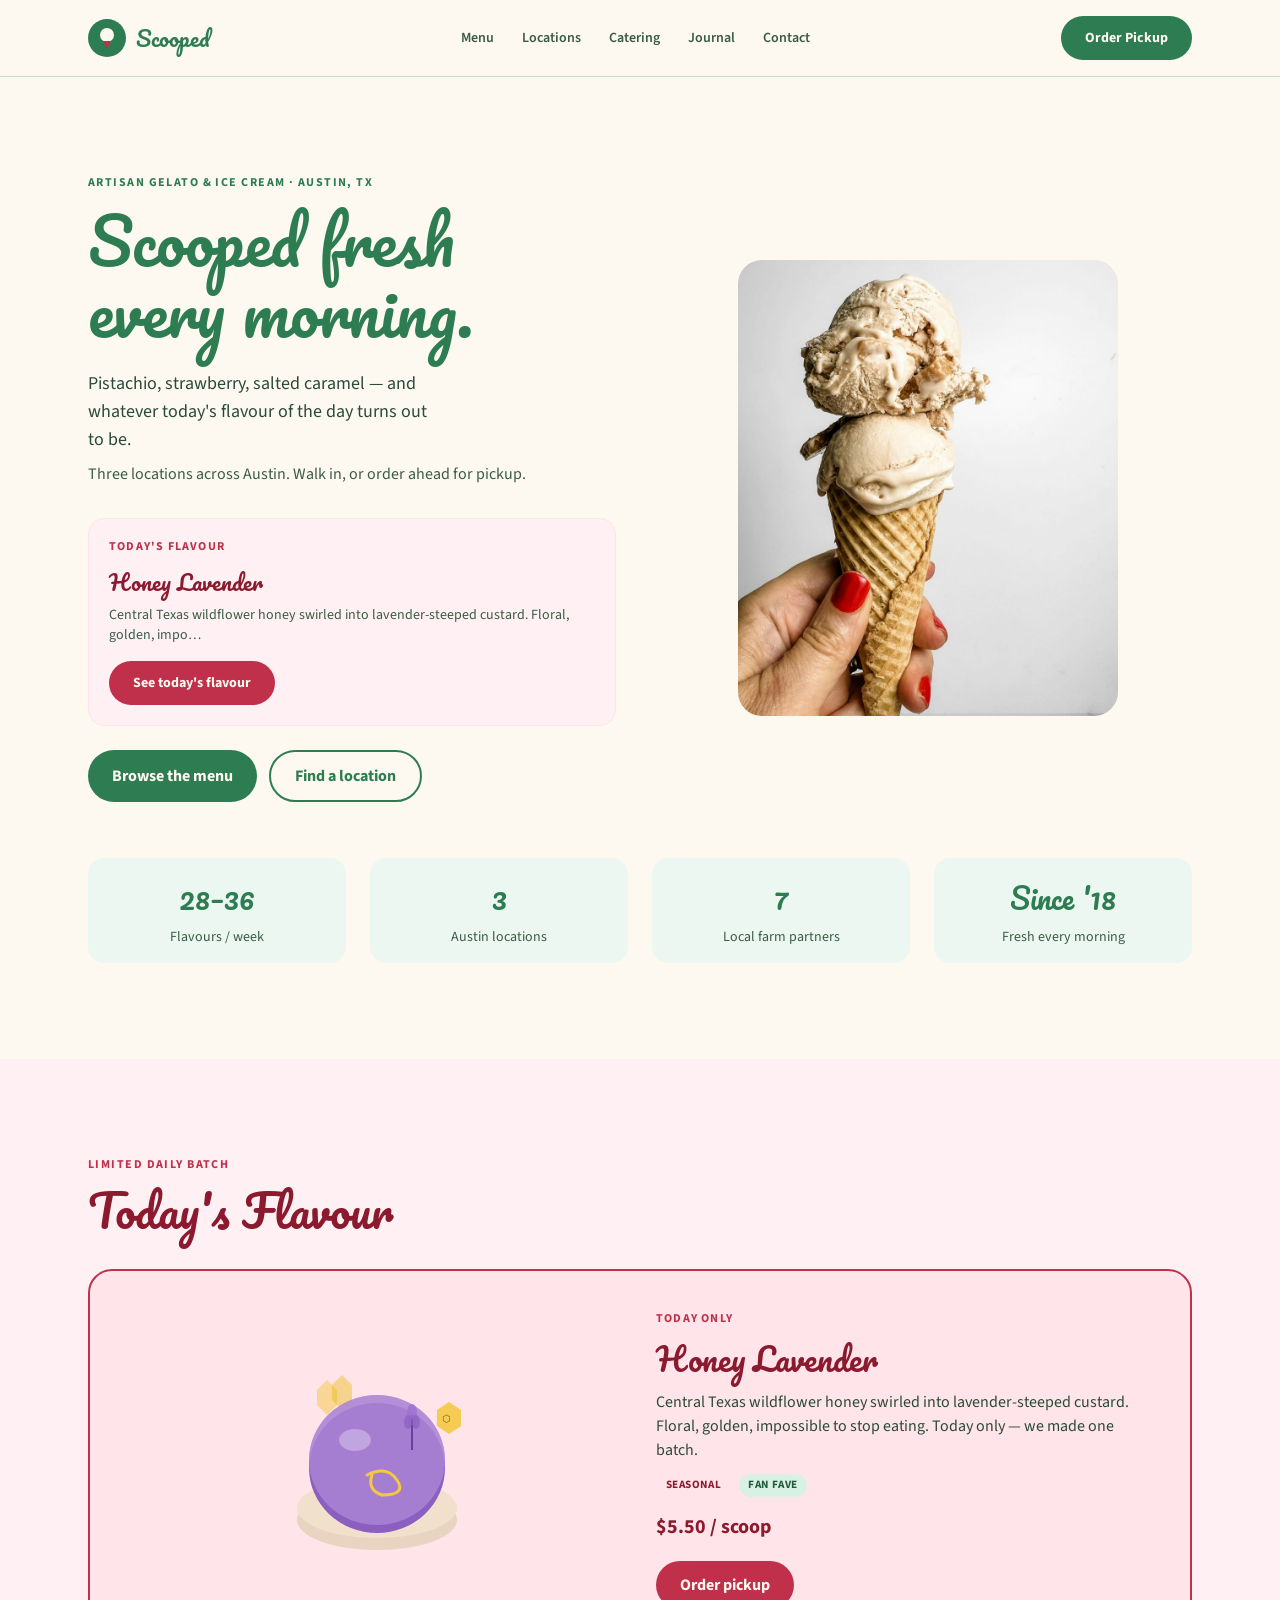
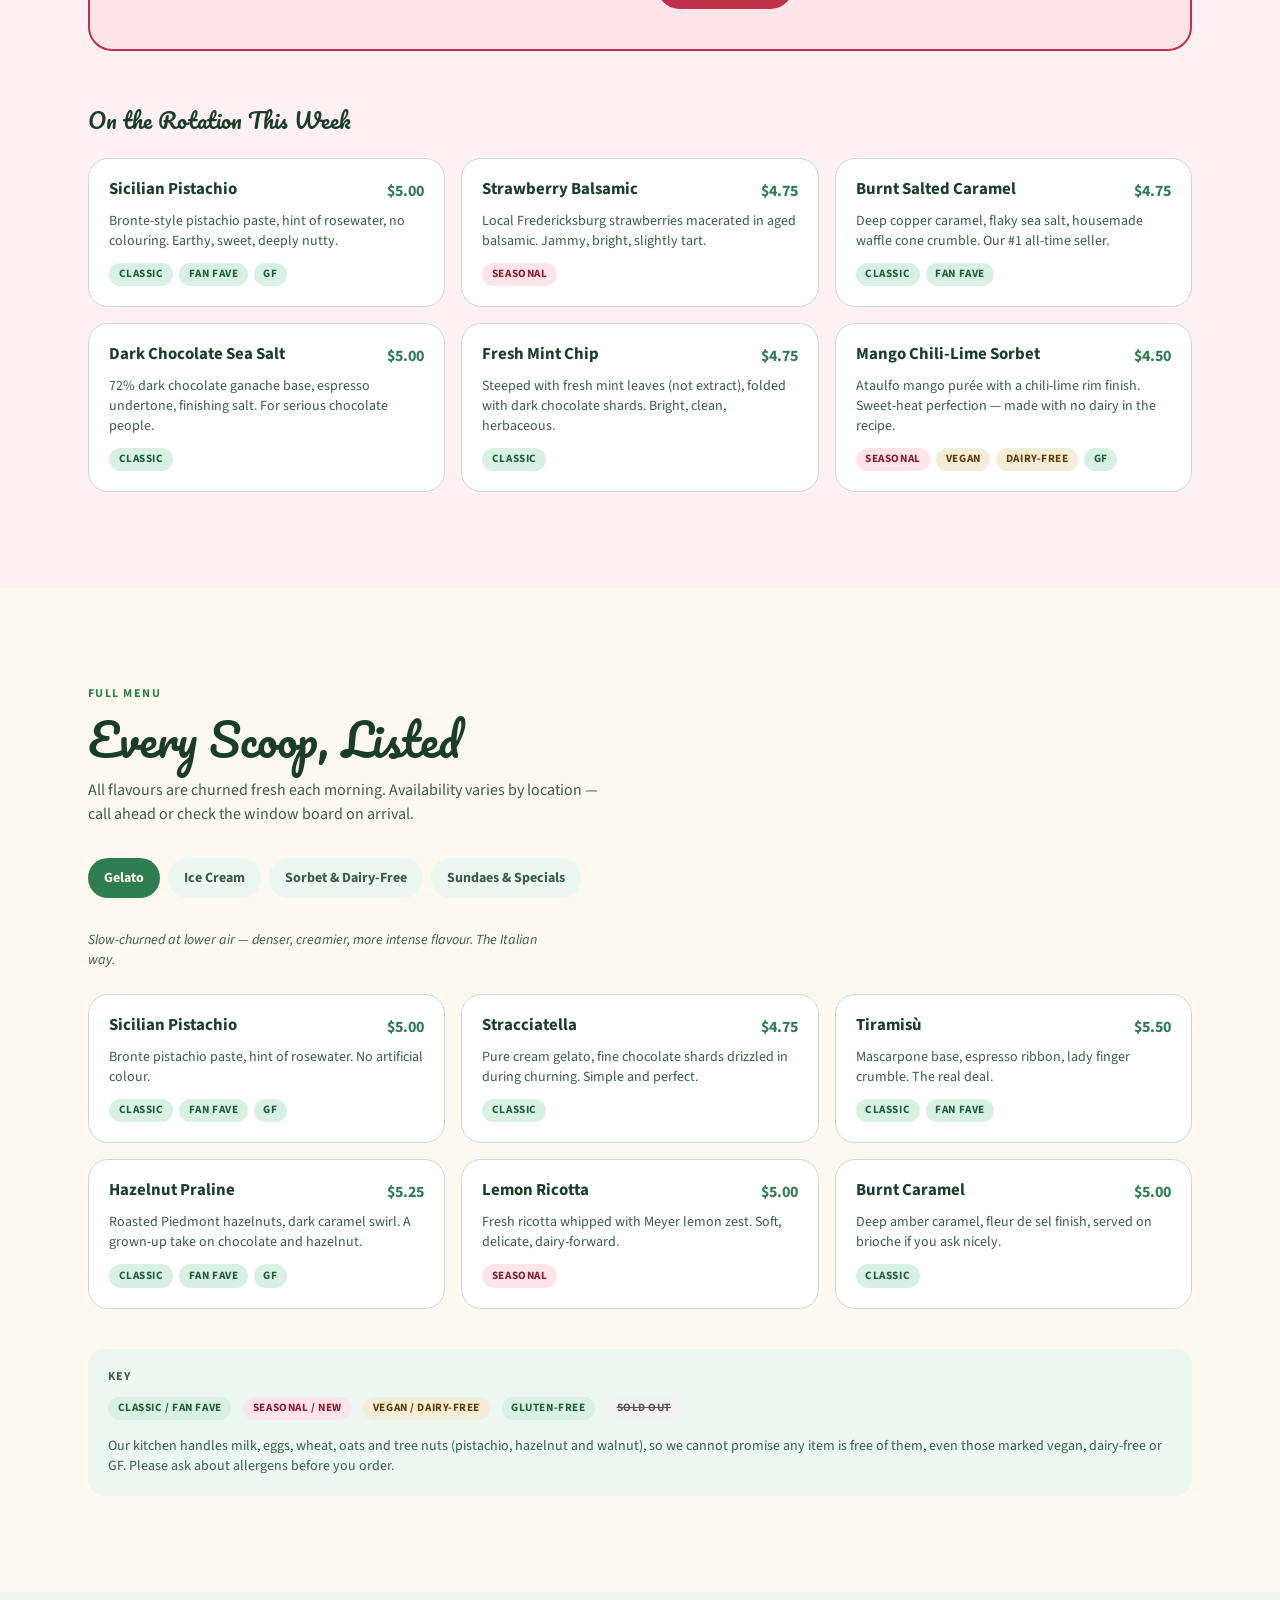
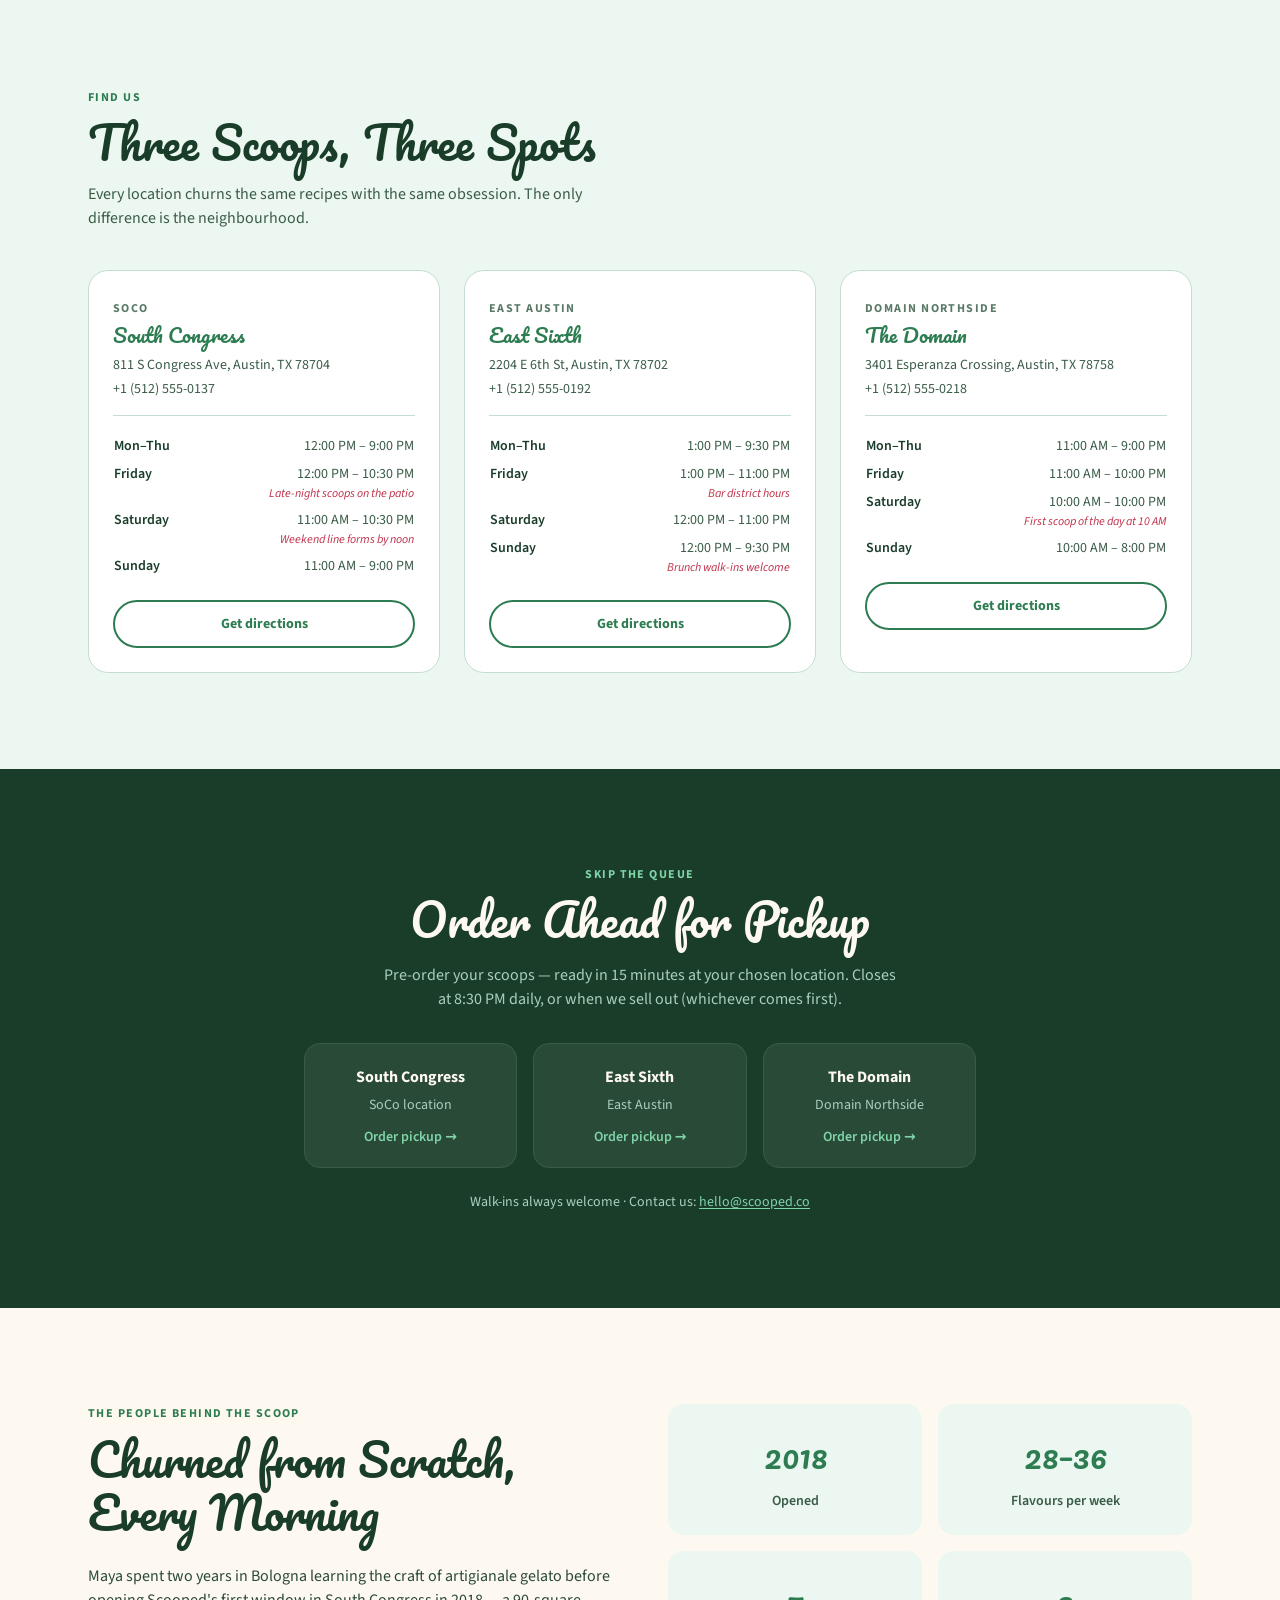
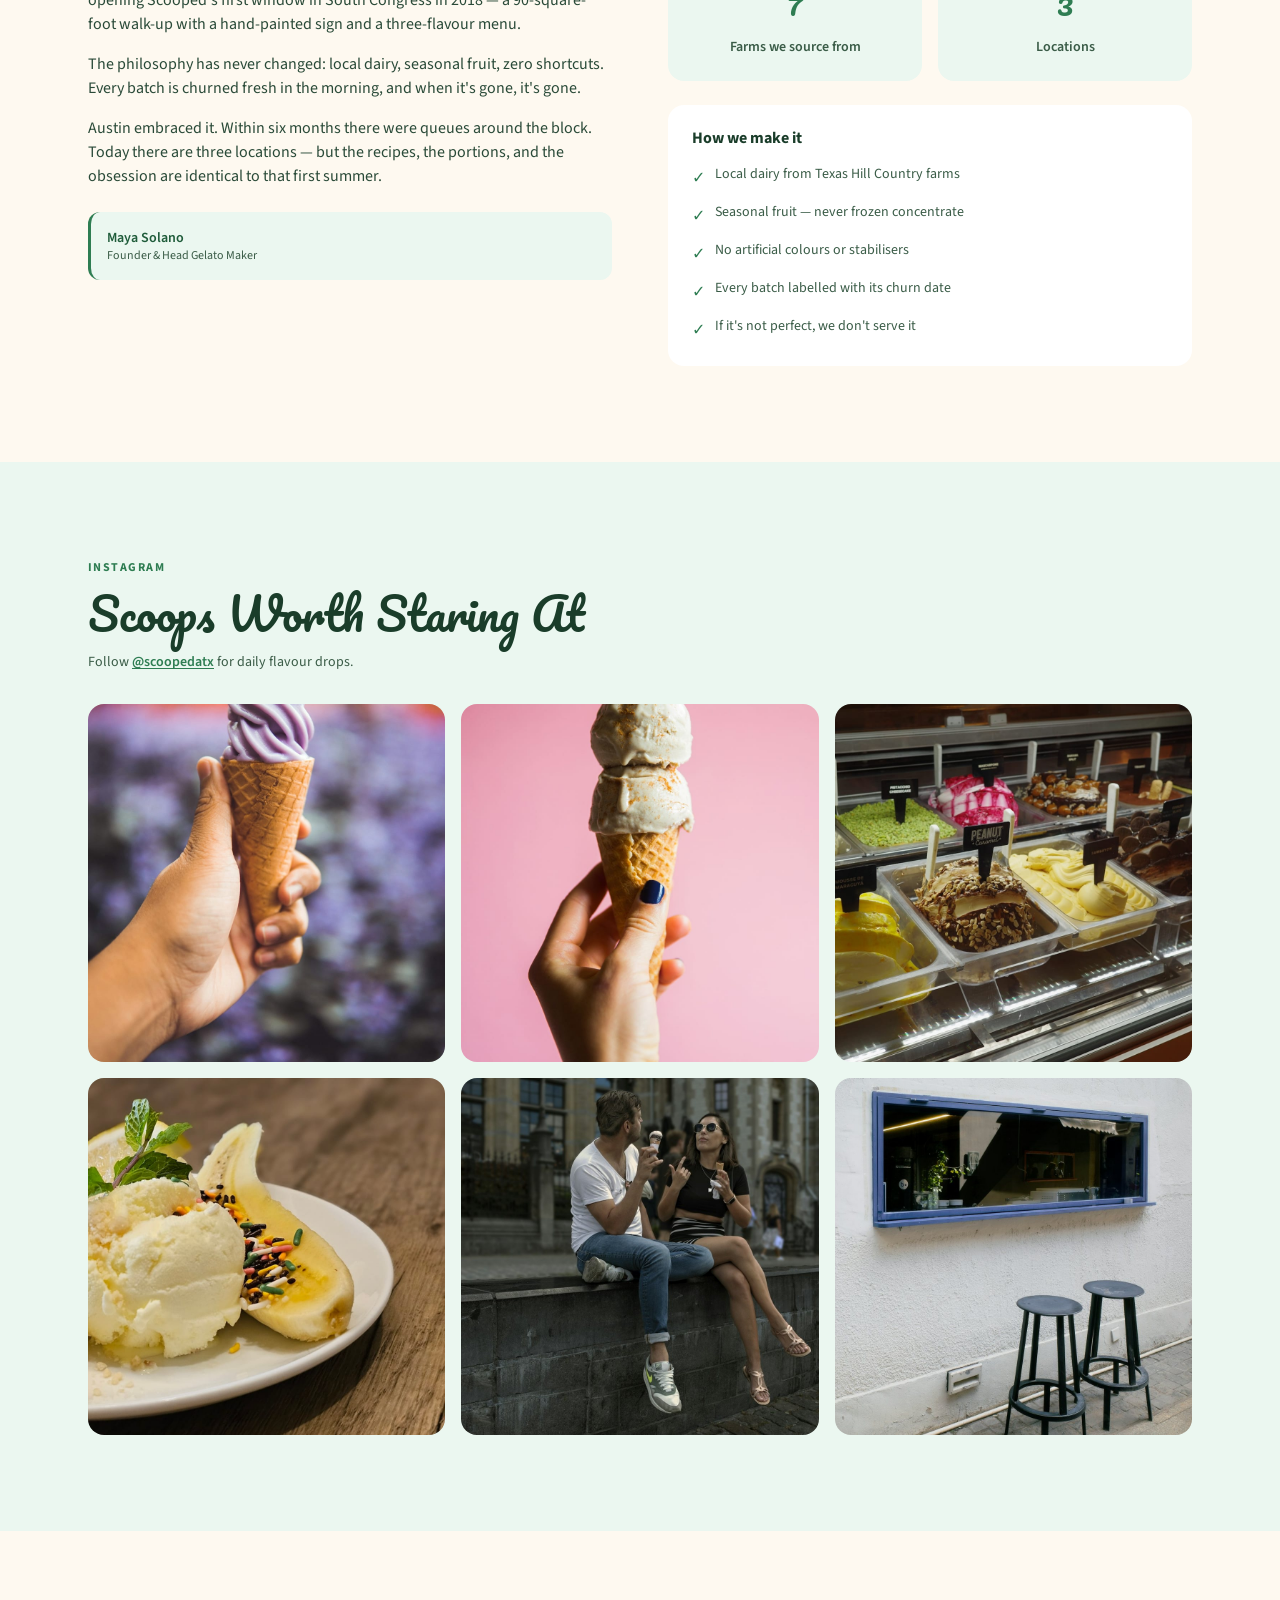
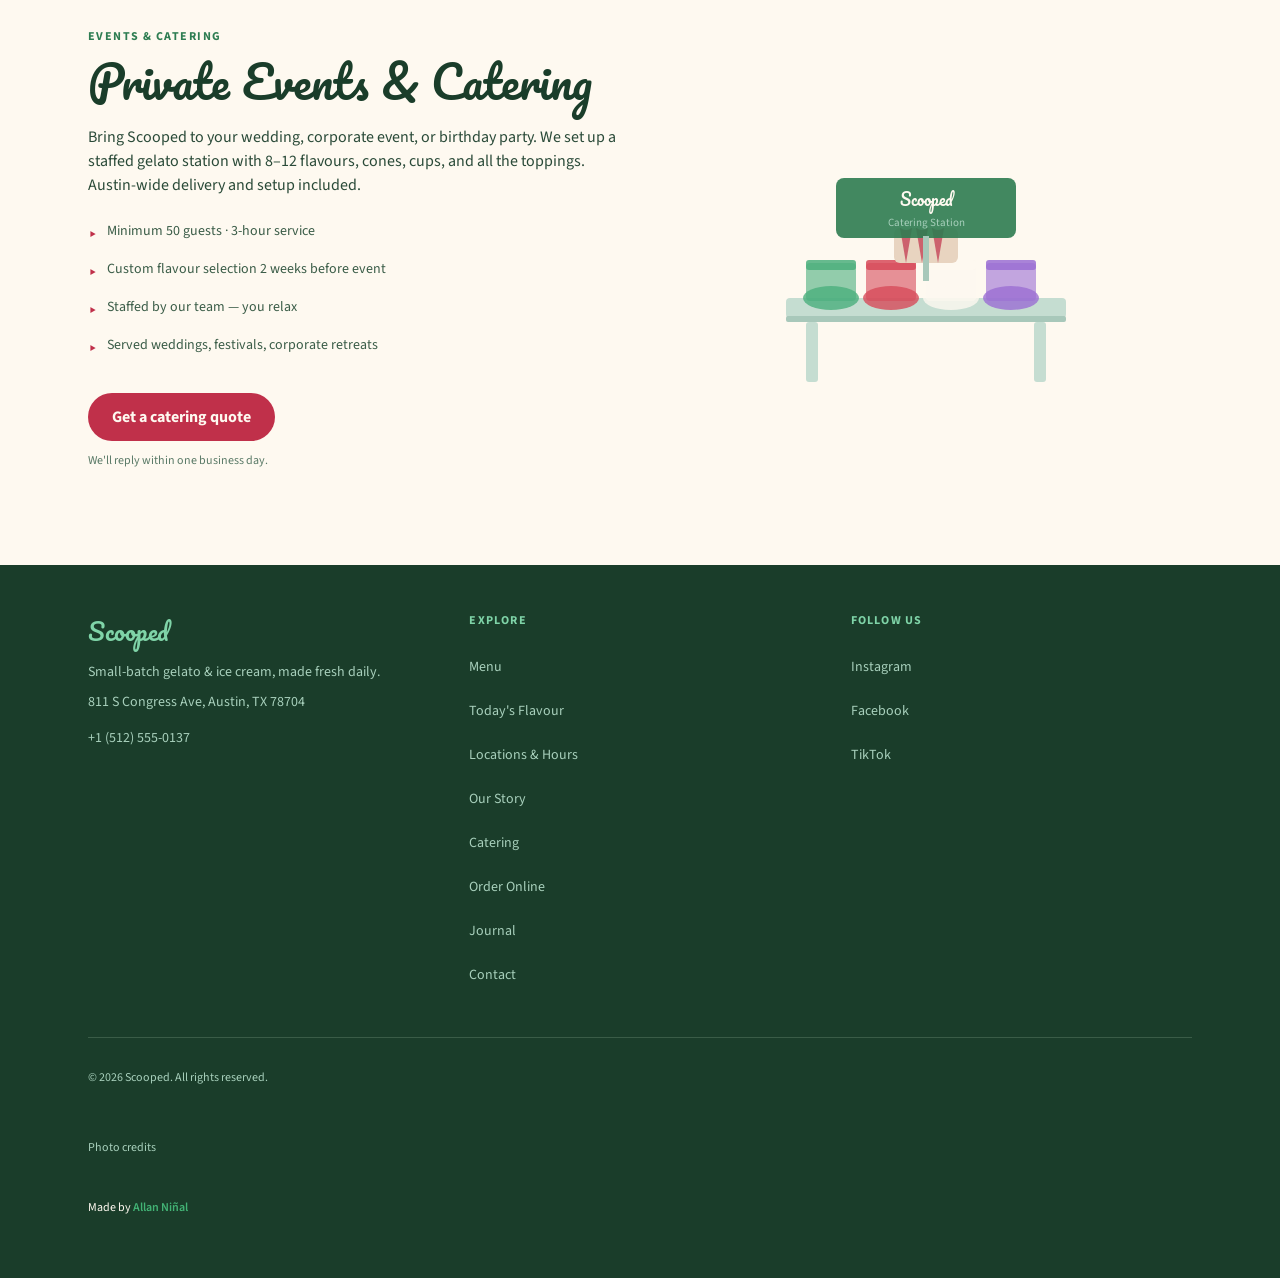
==== commit 4a1f52ca: "1.0.1: Replaced the gelateria storefront and the counter-staff portrait, which showed another shop's" ====
--- a/index.html
+++ b/index.html
@@ -22,10 +22,10 @@
 </p> <div class="mt-8 grid sm:grid-cols-3 gap-4 max-w-2xl mx-auto"> <a href="#order" class="block p-5 rounded-2xl hover:opacity-90 transition-opacity" style="background-color:var(--color-dark-surface);border:1px solid var(--color-dark-border);"> <p class="font-bold" style="color:var(--color-dark-text);">South Congress</p> <p class="text-sm mt-1" style="color:var(--color-dark-muted);">SoCo location</p> <p class="mt-3 text-sm font-semibold" style="color:var(--color-accent-light);">Order pickup &rarr;</p> </a><a href="#order" class="block p-5 rounded-2xl hover:opacity-90 transition-opacity" style="background-color:var(--color-dark-surface);border:1px solid var(--color-dark-border);"> <p class="font-bold" style="color:var(--color-dark-text);">East Sixth</p> <p class="text-sm mt-1" style="color:var(--color-dark-muted);">East Austin</p> <p class="mt-3 text-sm font-semibold" style="color:var(--color-accent-light);">Order pickup &rarr;</p> </a><a href="#order" class="block p-5 rounded-2xl hover:opacity-90 transition-opacity" style="background-color:var(--color-dark-surface);border:1px solid var(--color-dark-border);"> <p class="font-bold" style="color:var(--color-dark-text);">The Domain</p> <p class="text-sm mt-1" style="color:var(--color-dark-muted);">Domain Northside</p> <p class="mt-3 text-sm font-semibold" style="color:var(--color-accent-light);">Order pickup &rarr;</p> </a> </div> <p class="mt-6 text-sm" style="color:var(--color-dark-muted);">
 Walk-ins always welcome &middot; Contact us: <a href="mailto:hello@scooped.co" class="underline hover:opacity-80" style="color:var(--color-accent-light);">hello@scooped.co</a> </p> </div> </section> <section id="story" class="section-py" style="background-color:var(--color-bg);" aria-label="Our story"> <div class="container-x"> <div class="grid gap-14 lg:grid-cols-2 lg:items-start"> <!-- Text --> <div> <p class="label-eyebrow">The People Behind the Scoop</p> <h2 id="story-heading" class="mt-2" style="font-size:clamp(1.8rem,3.5vw,3rem);">Churned from Scratch, Every Morning</h2> <div class="mt-6 space-y-4"> <p class="text-base" style="color:var(--color-text-body);">Maya spent two years in Bologna learning the craft of artigianale gelato before opening Scooped&#39;s first window in South Congress in 2018 — a 90-square-foot walk-up with a hand-painted sign and a three-flavour menu.</p><p class="text-base" style="color:var(--color-text-body);">The philosophy has never changed: local dairy, seasonal fruit, zero shortcuts. Every batch is churned fresh in the morning, and when it&#39;s gone, it&#39;s gone.</p><p class="text-base" style="color:var(--color-text-body);">Austin embraced it. Within six months there were queues around the block. Today there are three locations — but the recipes, the portions, and the obsession are identical to that first summer.</p> </div> <div class="mt-6 p-4 rounded-xl" style="background-color:var(--color-accent-bg);border-left:3px solid var(--color-accent);"> <p class="text-sm font-semibold" style="color:var(--color-accent-dark);">Maya Solano</p> <p class="text-xs" style="color:var(--color-text-muted);">Founder &amp; Head Gelato Maker</p> </div> </div> <!-- Stats grid --> <div> <div class="grid grid-cols-2 gap-4"> <div class="p-6 rounded-2xl text-center" style="background-color:var(--color-surface-2);"> <p style="font-family:'Pacifico',cursive;font-size:2rem;color:var(--color-accent);">2018</p> <p class="mt-2 text-sm font-semibold" style="color:var(--color-text-muted);">Opened</p> </div><div class="p-6 rounded-2xl text-center" style="background-color:var(--color-surface-2);"> <p style="font-family:'Pacifico',cursive;font-size:2rem;color:var(--color-accent);">28–36</p> <p class="mt-2 text-sm font-semibold" style="color:var(--color-text-muted);">Flavours per week</p> </div><div class="p-6 rounded-2xl text-center" style="background-color:var(--color-surface-2);"> <p style="font-family:'Pacifico',cursive;font-size:2rem;color:var(--color-accent);">7</p> <p class="mt-2 text-sm font-semibold" style="color:var(--color-text-muted);">Farms we source from</p> </div><div class="p-6 rounded-2xl text-center" style="background-color:var(--color-surface-2);"> <p style="font-family:'Pacifico',cursive;font-size:2rem;color:var(--color-accent);">3</p> <p class="mt-2 text-sm font-semibold" style="color:var(--color-text-muted);">Locations</p> </div> </div> <!-- Values list --> <div class="mt-6 p-6 rounded-2xl" style="background-color:var(--color-surface);"> <h3 class="font-bold mb-4" style="font-family:'Source Sans 3',sans-serif;font-size:1rem;color:var(--color-text);">How we make it</h3> <ul class="space-y-3"> <li class="flex items-start gap-2.5 text-sm" style="color:var(--color-text-muted);"> <span class="mt-0.5 shrink-0 text-base" style="color:var(--color-accent);" aria-hidden="true">&#10003;</span> Local dairy from Texas Hill Country farms </li><li class="flex items-start gap-2.5 text-sm" style="color:var(--color-text-muted);"> <span class="mt-0.5 shrink-0 text-base" style="color:var(--color-accent);" aria-hidden="true">&#10003;</span> Seasonal fruit — never frozen concentrate </li><li class="flex items-start gap-2.5 text-sm" style="color:var(--color-text-muted);"> <span class="mt-0.5 shrink-0 text-base" style="color:var(--color-accent);" aria-hidden="true">&#10003;</span> No artificial colours or stabilisers </li><li class="flex items-start gap-2.5 text-sm" style="color:var(--color-text-muted);"> <span class="mt-0.5 shrink-0 text-base" style="color:var(--color-accent);" aria-hidden="true">&#10003;</span> Every batch labelled with its churn date </li><li class="flex items-start gap-2.5 text-sm" style="color:var(--color-text-muted);"> <span class="mt-0.5 shrink-0 text-base" style="color:var(--color-accent);" aria-hidden="true">&#10003;</span> If it&#39;s not perfect, we don&#39;t serve it </li> </ul> </div> </div> </div> </div> </section> <section id="gallery" class="section-py" style="background-color:var(--color-surface-2);" aria-label="Photo gallery"> <div class="container-x"> <p class="label-eyebrow">Instagram</p> <h2 id="gallery-heading" class="mt-2" style="font-size:clamp(1.8rem,3.5vw,3rem);">Scoops Worth Staring At</h2> <p class="mt-3 text-sm" style="color:var(--color-text-muted);">
 Follow <a href="https://instagram.com/scoopedatx" target="_blank" rel="noopener noreferrer" class="font-semibold underline" style="color:var(--color-accent);">@scoopedatx</a> for daily flavour drops.
-</p> <div class="mt-8 grid grid-cols-2 md:grid-cols-3 gap-4"> <figure class="rounded-2xl overflow-hidden aspect-square" style="background-color:var(--color-surface-3);"> <img src="./images/gallery/honey-lavender.jpg" alt="A cone of honey lavender gelato with a golden honeycomb garnish, held against a bright Austin sky" width="1000" height="1000" loading="lazy" decoding="async" style="width:100%; height:100%; object-fit:cover; display:block;"> </figure><figure class="rounded-2xl overflow-hidden aspect-square" style="background-color:var(--color-surface-3);"> <img src="./images/gallery/triple-scoop.jpg" alt="Three stacked scoops of pistachio, strawberry, and vanilla gelato in a homemade waffle cone" width="1000" height="1000" loading="lazy" decoding="async" style="width:100%; height:100%; object-fit:cover; display:block;"> </figure><figure class="rounded-2xl overflow-hidden aspect-square" style="background-color:var(--color-surface-3);"> <img src="./images/gallery/case.jpg" alt="A row of gelato pans in pistachio green, strawberry red, and vanilla cream inside the gelateria case" width="1000" height="1000" loading="lazy" decoding="async" style="width:100%; height:100%; object-fit:cover; display:block;"> </figure><figure class="rounded-2xl overflow-hidden aspect-square" style="background-color:var(--color-surface-3);"> <img src="./images/gallery/banana-split.jpg" alt="A banana split sundae with three scoops, hot fudge, and toasted walnuts served in a long white dish" width="1000" height="1000" loading="lazy" decoding="async" style="width:100%; height:100%; object-fit:cover; display:block;"> </figure><figure class="rounded-2xl overflow-hidden aspect-square" style="background-color:var(--color-surface-3);"> <img src="./images/gallery/friends.jpg" alt="Two friends sharing gelato cones together outside the South Congress location on a sunny afternoon" width="1000" height="1000" loading="lazy" decoding="async" style="width:100%; height:100%; object-fit:cover; display:block;"> </figure><figure class="rounded-2xl overflow-hidden aspect-square" style="background-color:var(--color-surface-3);"> <img src="./images/gallery/exterior.jpg" alt="The exterior of Scooped on South Congress at dusk, warm lights glowing with a line of customers outside" width="1000" height="1000" loading="lazy" decoding="async" style="width:100%; height:100%; object-fit:cover; display:block;"> </figure> </div> </div> </section> <section id="catering" class="section-py" style="background-color:var(--color-bg);" aria-label="Catering"> <div class="container-x"> <div class="grid gap-10 lg:grid-cols-2 lg:items-center"> <!-- Copy --> <div> <p class="label-eyebrow">Events &amp; Catering</p> <h2 id="catering-heading" class="mt-2" style="font-size:clamp(1.8rem,3.5vw,3rem);">Private Events &amp; Catering</h2> <p class="mt-4 text-base" style="color:var(--color-text-body);">Bring Scooped to your wedding, corporate event, or birthday party. We set up a staffed gelato station with 8–12 flavours, cones, cups, and all the toppings. Austin-wide delivery and setup included.</p> <ul class="mt-6 space-y-3"> <li class="flex items-start gap-2.5 text-sm" style="color:var(--color-text-muted);"> <span class="mt-0.5 shrink-0 text-base" style="color:var(--color-secondary);" aria-hidden="true">&#8227;</span> Minimum 50 guests · 3-hour service </li><li class="flex items-start gap-2.5 text-sm" style="color:var(--color-text-muted);"> <span class="mt-0.5 shrink-0 text-base" style="color:var(--color-secondary);" aria-hidden="true">&#8227;</span> Custom flavour selection 2 weeks before event </li><li class="flex items-start gap-2.5 text-sm" style="color:var(--color-text-muted);"> <span class="mt-0.5 shrink-0 text-base" style="color:var(--color-secondary);" aria-hidden="true">&#8227;</span> Staffed by our team — you relax </li><li class="flex items-start gap-2.5 text-sm" style="color:var(--color-text-muted);"> <span class="mt-0.5 shrink-0 text-base" style="color:var(--color-secondary);" aria-hidden="true">&#8227;</span> Served weddings, festivals, corporate retreats </li> </ul> <a href="mailto:catering@scooped.co?subject=Catering%20Enquiry" class="btn-secondary mt-8 inline-flex">Get a catering quote</a> <p class="mt-3 text-xs" style="color:var(--color-text-subtle);">We'll reply within one business day.</p> </div> <!-- Decorative catering SVG --> <div class="flex justify-center" aria-hidden="true"> <svg width="320" height="300" viewBox="0 0 320 300" fill="none" role="img" aria-label="A gelato station setup with multiple flavour pans and cones arranged for a catering event"> <!-- Table surface --> <rect x="20" y="200" width="280" height="20" rx="4" fill="#C5DDD1"></rect> <rect x="20" y="218" width="280" height="6" rx="2" fill="#A8C8BA"></rect> <!-- Table legs --> <rect x="40" y="224" width="12" height="60" rx="3" fill="#C5DDD1"></rect> <rect x="268" y="224" width="12" height="60" rx="3" fill="#C5DDD1"></rect> <!-- Gelato pans row -->  <ellipse cx="65" cy="200" rx="28" ry="12" fill="#4CAF7D" opacity="0.8"></ellipse> <rect x="40" y="165" width="50" height="38" rx="4" fill="#4CAF7D" opacity="0.6"></rect> <rect x="40" y="162" width="50" height="10" rx="3" fill="#4CAF7D" opacity="0.85"></rect>  <ellipse cx="125" cy="200" rx="28" ry="12" fill="#D84B5A" opacity="0.8"></ellipse> <rect x="100" y="165" width="50" height="38" rx="4" fill="#D84B5A" opacity="0.6"></rect> <rect x="100" y="162" width="50" height="10" rx="3" fill="#D84B5A" opacity="0.85"></rect>  <ellipse cx="185" cy="200" rx="28" ry="12" fill="#FEF9F0" opacity="0.8"></ellipse> <rect x="160" y="165" width="50" height="38" rx="4" fill="#FEF9F0" opacity="0.6"></rect> <rect x="160" y="162" width="50" height="10" rx="3" fill="#FEF9F0" opacity="0.85"></rect>  <ellipse cx="245" cy="200" rx="28" ry="12" fill="#9B6FD4" opacity="0.8"></ellipse> <rect x="220" y="165" width="50" height="38" rx="4" fill="#9B6FD4" opacity="0.6"></rect> <rect x="220" y="162" width="50" height="10" rx="3" fill="#9B6FD4" opacity="0.85"></rect>  <!-- Cone holder --> <rect x="128" y="130" width="64" height="35" rx="6" fill="#E8D4C0"></rect>  <path d="M134,130 L140,165 L146,130 Z" fill="#C0304A" opacity="0.7"></path> <circle cx="140" cy="124" r="8" fill="#FEF9F0" opacity="0.9"></circle>  <path d="M150,130 L156,165 L162,130 Z" fill="#C0304A" opacity="0.7"></path> <circle cx="156" cy="124" r="8" fill="#FEF9F0" opacity="0.9"></circle>  <path d="M166,130 L172,165 L178,130 Z" fill="#C0304A" opacity="0.7"></path> <circle cx="172" cy="124" r="8" fill="#FEF9F0" opacity="0.9"></circle>  <!-- Signage --> <rect x="70" y="80" width="180" height="60" rx="8" fill="var(--color-accent)" opacity="0.9"></rect> <text x="160" y="108" text-anchor="middle" font-family="Pacifico, cursive" font-size="16" fill="#FEF9F0">Scooped</text> <text x="160" y="128" text-anchor="middle" font-family="Source Sans 3, sans-serif" font-size="11" fill="#A8D0BC">Catering Station</text> <!-- Sign pole --> <rect x="157" y="138" width="6" height="45" fill="#A8C8BA"></rect> </svg> </div> </div> </div> </section>  </main> <footer style="background-color: var(--color-dark-bg); color: var(--color-dark-text);" data-astro-cid-gcn2mc3v> <div class="container-x py-12" data-astro-cid-gcn2mc3v> <div class="grid gap-10 md:grid-cols-3 mb-10" data-astro-cid-gcn2mc3v> <!-- Brand --> <div data-astro-cid-gcn2mc3v> <a href="./index.html" aria-label="Scooped home" class="inline-block mb-3" data-astro-cid-gcn2mc3v> <span style="font-family:'Pacifico',cursive;font-size:1.5rem;font-weight:400;color:var(--color-accent-light);" data-astro-cid-gcn2mc3v>Scooped</span> </a> <p class="text-sm" style="color:var(--color-dark-muted);line-height:1.6;" data-astro-cid-gcn2mc3v> Small-batch gelato &amp; ice cream, made fresh daily. </p> <p class="mt-2 text-sm" style="color:var(--color-dark-muted);" data-astro-cid-gcn2mc3v> 811 S Congress Ave, Austin, TX 78704 </p> <p class="mt-1 text-sm" style="color:var(--color-dark-muted);" data-astro-cid-gcn2mc3v> <a href="tel:+1(512)555-0137" class="hover:opacity-80 transition-opacity" style="display:inline-flex;align-items:center;min-height:44px;" data-astro-cid-gcn2mc3v>+1 (512) 555-0137</a> </p> </div> <!-- Nav links --> <nav aria-label="Footer navigation" data-astro-cid-gcn2mc3v> <p class="text-xs font-bold uppercase tracking-widest mb-4" style="color:var(--color-accent-light);" data-astro-cid-gcn2mc3v>Explore</p> <ul class="text-sm" style="color:var(--color-dark-muted);" data-astro-cid-gcn2mc3v> <li data-astro-cid-gcn2mc3v><a href="./menu/index.html" class="hover:opacity-80 transition-opacity" style="display:inline-flex;align-items:center;min-height:44px;" data-astro-cid-gcn2mc3v>Menu</a></li><li data-astro-cid-gcn2mc3v><a href="./index.html#flavour-of-the-day" class="hover:opacity-80 transition-opacity" style="display:inline-flex;align-items:center;min-height:44px;" data-astro-cid-gcn2mc3v>Today&#39;s Flavour</a></li><li data-astro-cid-gcn2mc3v><a href="./index.html#locations" class="hover:opacity-80 transition-opacity" style="display:inline-flex;align-items:center;min-height:44px;" data-astro-cid-gcn2mc3v>Locations &amp; Hours</a></li><li data-astro-cid-gcn2mc3v><a href="./index.html#story" class="hover:opacity-80 transition-opacity" style="display:inline-flex;align-items:center;min-height:44px;" data-astro-cid-gcn2mc3v>Our Story</a></li><li data-astro-cid-gcn2mc3v><a href="./index.html#catering" class="hover:opacity-80 transition-opacity" style="display:inline-flex;align-items:center;min-height:44px;" data-astro-cid-gcn2mc3v>Catering</a></li><li data-astro-cid-gcn2mc3v><a href="./index.html#order" class="hover:opacity-80 transition-opacity" style="display:inline-flex;align-items:center;min-height:44px;" data-astro-cid-gcn2mc3v>Order Online</a></li><li data-astro-cid-gcn2mc3v><a href="./journal/index.html" class="hover:opacity-80 transition-opacity" style="display:inline-flex;align-items:center;min-height:44px;" data-astro-cid-gcn2mc3v>Journal</a></li><li data-astro-cid-gcn2mc3v><a href="./contact/index.html" class="hover:opacity-80 transition-opacity" style="display:inline-flex;align-items:center;min-height:44px;" data-astro-cid-gcn2mc3v>Contact</a></li> </ul> </nav> <!-- Socials + built by --> <div data-astro-cid-gcn2mc3v> <p class="text-xs font-bold uppercase tracking-widest mb-4" style="color:var(--color-accent-light);" data-astro-cid-gcn2mc3v>Follow Us</p> <ul class="text-sm" style="color:var(--color-dark-muted);" data-astro-cid-gcn2mc3v> <li data-astro-cid-gcn2mc3v> <a href="https://instagram.com/scoopedatx" target="_blank" rel="noopener noreferrer" class="hover:opacity-80 transition-opacity" style="display:inline-flex;align-items:center;min-height:44px;" data-astro-cid-gcn2mc3v>Instagram</a> </li> <li data-astro-cid-gcn2mc3v> <a href="https://facebook.com/scoopedatx" target="_blank" rel="noopener noreferrer" class="hover:opacity-80 transition-opacity" style="display:inline-flex;align-items:center;min-height:44px;" data-astro-cid-gcn2mc3v>Facebook</a> </li> <li data-astro-cid-gcn2mc3v> <a href="https://tiktok.com/@scoopedatx" target="_blank" rel="noopener noreferrer" class="hover:opacity-80 transition-opacity" style="display:inline-flex;align-items:center;min-height:44px;" data-astro-cid-gcn2mc3v>TikTok</a> </li> </ul> </div> </div> <div class="pt-8 border-t flex flex-col sm:flex-row items-start sm:items-center justify-between gap-4" style="border-color:var(--color-dark-border);" data-astro-cid-gcn2mc3v> <p class="text-xs" style="color:var(--color-dark-muted);" data-astro-cid-gcn2mc3v>
+</p> <div class="mt-8 grid grid-cols-2 md:grid-cols-3 gap-4"> <figure class="rounded-2xl overflow-hidden aspect-square" style="background-color:var(--color-surface-3);"> <img src="./images/gallery/honey-lavender.jpg" alt="A purple soft-serve cone held against a blurred field of lavender flowers" width="1000" height="1000" loading="lazy" decoding="async" style="width:100%; height:100%; object-fit:cover; display:block;"> </figure><figure class="rounded-2xl overflow-hidden aspect-square" style="background-color:var(--color-surface-3);"> <img src="./images/gallery/triple-scoop.jpg" alt="Two scoops of gelato stacked in a waffle cone, held against a pink wall" width="1000" height="1000" loading="lazy" decoding="async" style="width:100%; height:100%; object-fit:cover; display:block;"> </figure><figure class="rounded-2xl overflow-hidden aspect-square" style="background-color:var(--color-surface-3);"> <img src="./images/gallery/case.jpg" alt="A row of gelato pans in pistachio green, strawberry red, and vanilla cream inside the gelateria case" width="1000" height="1000" loading="lazy" decoding="async" style="width:100%; height:100%; object-fit:cover; display:block;"> </figure><figure class="rounded-2xl overflow-hidden aspect-square" style="background-color:var(--color-surface-3);"> <img src="./images/gallery/banana-split.jpg" alt="A banana split sundae with three scoops, hot fudge, and toasted walnuts served in a long white dish" width="1000" height="1000" loading="lazy" decoding="async" style="width:100%; height:100%; object-fit:cover; display:block;"> </figure><figure class="rounded-2xl overflow-hidden aspect-square" style="background-color:var(--color-surface-3);"> <img src="./images/gallery/friends.jpg" alt="Two friends eating gelato cones on a stone wall on a sunny afternoon" width="1000" height="1000" loading="lazy" decoding="async" style="width:100%; height:100%; object-fit:cover; display:block;"> </figure><figure class="rounded-2xl overflow-hidden aspect-square" style="background-color:var(--color-surface-3);"> <img src="./images/gallery/exterior.jpg" alt="A serving window set into a white wall, with two stools outside" width="1000" height="1000" loading="lazy" decoding="async" style="width:100%; height:100%; object-fit:cover; display:block;"> </figure> </div> </div> </section> <section id="catering" class="section-py" style="background-color:var(--color-bg);" aria-label="Catering"> <div class="container-x"> <div class="grid gap-10 lg:grid-cols-2 lg:items-center"> <!-- Copy --> <div> <p class="label-eyebrow">Events &amp; Catering</p> <h2 id="catering-heading" class="mt-2" style="font-size:clamp(1.8rem,3.5vw,3rem);">Private Events &amp; Catering</h2> <p class="mt-4 text-base" style="color:var(--color-text-body);">Bring Scooped to your wedding, corporate event, or birthday party. We set up a staffed gelato station with 8–12 flavours, cones, cups, and all the toppings. Austin-wide delivery and setup included.</p> <ul class="mt-6 space-y-3"> <li class="flex items-start gap-2.5 text-sm" style="color:var(--color-text-muted);"> <span class="mt-0.5 shrink-0 text-base" style="color:var(--color-secondary);" aria-hidden="true">&#8227;</span> Minimum 50 guests · 3-hour service </li><li class="flex items-start gap-2.5 text-sm" style="color:var(--color-text-muted);"> <span class="mt-0.5 shrink-0 text-base" style="color:var(--color-secondary);" aria-hidden="true">&#8227;</span> Custom flavour selection 2 weeks before event </li><li class="flex items-start gap-2.5 text-sm" style="color:var(--color-text-muted);"> <span class="mt-0.5 shrink-0 text-base" style="color:var(--color-secondary);" aria-hidden="true">&#8227;</span> Staffed by our team — you relax </li><li class="flex items-start gap-2.5 text-sm" style="color:var(--color-text-muted);"> <span class="mt-0.5 shrink-0 text-base" style="color:var(--color-secondary);" aria-hidden="true">&#8227;</span> Served weddings, festivals, corporate retreats </li> </ul> <a href="mailto:catering@scooped.co?subject=Catering%20Enquiry" class="btn-secondary mt-8 inline-flex">Get a catering quote</a> <p class="mt-3 text-xs" style="color:var(--color-text-subtle);">We'll reply within one business day.</p> </div> <!-- Decorative catering SVG --> <div class="flex justify-center" aria-hidden="true"> <svg width="320" height="300" viewBox="0 0 320 300" fill="none" role="img" aria-label="A gelato station setup with multiple flavour pans and cones arranged for a catering event"> <!-- Table surface --> <rect x="20" y="200" width="280" height="20" rx="4" fill="#C5DDD1"></rect> <rect x="20" y="218" width="280" height="6" rx="2" fill="#A8C8BA"></rect> <!-- Table legs --> <rect x="40" y="224" width="12" height="60" rx="3" fill="#C5DDD1"></rect> <rect x="268" y="224" width="12" height="60" rx="3" fill="#C5DDD1"></rect> <!-- Gelato pans row -->  <ellipse cx="65" cy="200" rx="28" ry="12" fill="#4CAF7D" opacity="0.8"></ellipse> <rect x="40" y="165" width="50" height="38" rx="4" fill="#4CAF7D" opacity="0.6"></rect> <rect x="40" y="162" width="50" height="10" rx="3" fill="#4CAF7D" opacity="0.85"></rect>  <ellipse cx="125" cy="200" rx="28" ry="12" fill="#D84B5A" opacity="0.8"></ellipse> <rect x="100" y="165" width="50" height="38" rx="4" fill="#D84B5A" opacity="0.6"></rect> <rect x="100" y="162" width="50" height="10" rx="3" fill="#D84B5A" opacity="0.85"></rect>  <ellipse cx="185" cy="200" rx="28" ry="12" fill="#FEF9F0" opacity="0.8"></ellipse> <rect x="160" y="165" width="50" height="38" rx="4" fill="#FEF9F0" opacity="0.6"></rect> <rect x="160" y="162" width="50" height="10" rx="3" fill="#FEF9F0" opacity="0.85"></rect>  <ellipse cx="245" cy="200" rx="28" ry="12" fill="#9B6FD4" opacity="0.8"></ellipse> <rect x="220" y="165" width="50" height="38" rx="4" fill="#9B6FD4" opacity="0.6"></rect> <rect x="220" y="162" width="50" height="10" rx="3" fill="#9B6FD4" opacity="0.85"></rect>  <!-- Cone holder --> <rect x="128" y="130" width="64" height="35" rx="6" fill="#E8D4C0"></rect>  <path d="M134,130 L140,165 L146,130 Z" fill="#C0304A" opacity="0.7"></path> <circle cx="140" cy="124" r="8" fill="#FEF9F0" opacity="0.9"></circle>  <path d="M150,130 L156,165 L162,130 Z" fill="#C0304A" opacity="0.7"></path> <circle cx="156" cy="124" r="8" fill="#FEF9F0" opacity="0.9"></circle>  <path d="M166,130 L172,165 L178,130 Z" fill="#C0304A" opacity="0.7"></path> <circle cx="172" cy="124" r="8" fill="#FEF9F0" opacity="0.9"></circle>  <!-- Signage --> <rect x="70" y="80" width="180" height="60" rx="8" fill="var(--color-accent)" opacity="0.9"></rect> <text x="160" y="108" text-anchor="middle" font-family="Pacifico, cursive" font-size="16" fill="#FEF9F0">Scooped</text> <text x="160" y="128" text-anchor="middle" font-family="Source Sans 3, sans-serif" font-size="11" fill="#A8D0BC">Catering Station</text> <!-- Sign pole --> <rect x="157" y="138" width="6" height="45" fill="#A8C8BA"></rect> </svg> </div> </div> </div> </section>  </main> <footer style="background-color: var(--color-dark-bg); color: var(--color-dark-text);" data-astro-cid-gcn2mc3v> <div class="container-x py-12" data-astro-cid-gcn2mc3v> <div class="grid gap-10 md:grid-cols-3 mb-10" data-astro-cid-gcn2mc3v> <!-- Brand --> <div data-astro-cid-gcn2mc3v> <a href="./index.html" aria-label="Scooped home" class="inline-block mb-3" data-astro-cid-gcn2mc3v> <span style="font-family:'Pacifico',cursive;font-size:1.5rem;font-weight:400;color:var(--color-accent-light);" data-astro-cid-gcn2mc3v>Scooped</span> </a> <p class="text-sm" style="color:var(--color-dark-muted);line-height:1.6;" data-astro-cid-gcn2mc3v> Small-batch gelato &amp; ice cream, made fresh daily. </p> <p class="mt-2 text-sm" style="color:var(--color-dark-muted);" data-astro-cid-gcn2mc3v> 811 S Congress Ave, Austin, TX 78704 </p> <p class="mt-1 text-sm" style="color:var(--color-dark-muted);" data-astro-cid-gcn2mc3v> <a href="tel:+1(512)555-0137" class="hover:opacity-80 transition-opacity" style="display:inline-flex;align-items:center;min-height:44px;" data-astro-cid-gcn2mc3v>+1 (512) 555-0137</a> </p> </div> <!-- Nav links --> <nav aria-label="Footer navigation" data-astro-cid-gcn2mc3v> <p class="text-xs font-bold uppercase tracking-widest mb-4" style="color:var(--color-accent-light);" data-astro-cid-gcn2mc3v>Explore</p> <ul class="text-sm" style="color:var(--color-dark-muted);" data-astro-cid-gcn2mc3v> <li data-astro-cid-gcn2mc3v><a href="./menu/index.html" class="hover:opacity-80 transition-opacity" style="display:inline-flex;align-items:center;min-height:44px;" data-astro-cid-gcn2mc3v>Menu</a></li><li data-astro-cid-gcn2mc3v><a href="./index.html#flavour-of-the-day" class="hover:opacity-80 transition-opacity" style="display:inline-flex;align-items:center;min-height:44px;" data-astro-cid-gcn2mc3v>Today&#39;s Flavour</a></li><li data-astro-cid-gcn2mc3v><a href="./index.html#locations" class="hover:opacity-80 transition-opacity" style="display:inline-flex;align-items:center;min-height:44px;" data-astro-cid-gcn2mc3v>Locations &amp; Hours</a></li><li data-astro-cid-gcn2mc3v><a href="./index.html#story" class="hover:opacity-80 transition-opacity" style="display:inline-flex;align-items:center;min-height:44px;" data-astro-cid-gcn2mc3v>Our Story</a></li><li data-astro-cid-gcn2mc3v><a href="./index.html#catering" class="hover:opacity-80 transition-opacity" style="display:inline-flex;align-items:center;min-height:44px;" data-astro-cid-gcn2mc3v>Catering</a></li><li data-astro-cid-gcn2mc3v><a href="./index.html#order" class="hover:opacity-80 transition-opacity" style="display:inline-flex;align-items:center;min-height:44px;" data-astro-cid-gcn2mc3v>Order Online</a></li><li data-astro-cid-gcn2mc3v><a href="./journal/index.html" class="hover:opacity-80 transition-opacity" style="display:inline-flex;align-items:center;min-height:44px;" data-astro-cid-gcn2mc3v>Journal</a></li><li data-astro-cid-gcn2mc3v><a href="./contact/index.html" class="hover:opacity-80 transition-opacity" style="display:inline-flex;align-items:center;min-height:44px;" data-astro-cid-gcn2mc3v>Contact</a></li> </ul> </nav> <!-- Socials + built by --> <div data-astro-cid-gcn2mc3v> <p class="text-xs font-bold uppercase tracking-widest mb-4" style="color:var(--color-accent-light);" data-astro-cid-gcn2mc3v>Follow Us</p> <ul class="text-sm" style="color:var(--color-dark-muted);" data-astro-cid-gcn2mc3v> <li data-astro-cid-gcn2mc3v> <a href="https://instagram.com/scoopedatx" target="_blank" rel="noopener noreferrer" class="hover:opacity-80 transition-opacity" style="display:inline-flex;align-items:center;min-height:44px;" data-astro-cid-gcn2mc3v>Instagram</a> </li> <li data-astro-cid-gcn2mc3v> <a href="https://facebook.com/scoopedatx" target="_blank" rel="noopener noreferrer" class="hover:opacity-80 transition-opacity" style="display:inline-flex;align-items:center;min-height:44px;" data-astro-cid-gcn2mc3v>Facebook</a> </li> <li data-astro-cid-gcn2mc3v> <a href="https://tiktok.com/@scoopedatx" target="_blank" rel="noopener noreferrer" class="hover:opacity-80 transition-opacity" style="display:inline-flex;align-items:center;min-height:44px;" data-astro-cid-gcn2mc3v>TikTok</a> </li> </ul> </div> </div> <div class="pt-8 border-t flex flex-col sm:flex-row items-start sm:items-center justify-between gap-4" style="border-color:var(--color-dark-border);" data-astro-cid-gcn2mc3v> <p class="text-xs" style="color:var(--color-dark-muted);" data-astro-cid-gcn2mc3v>
 &copy; 2026 Scooped. All rights reserved.
 </p> </div> <!-- Photo credits. Required while you use the demo photos (Unsplash asks for
          the photographer and a link). Delete this whole <details> block once you
          have replaced the photos with your own. --> <details class="mt-10 text-xs" style="color:var(--color-dark-muted);" data-photo-credits data-astro-cid-gcn2mc3v> <summary style="cursor:pointer;min-height:44px;display:flex;align-items:center;" data-astro-cid-gcn2mc3v>Photo credits</summary> <p class="mt-2" data-astro-cid-gcn2mc3v>
 Demo photographs from <a href="https://unsplash.com/?utm_source=allanninal_dev&utm_medium=referral" style="color:var(--color-dark-text);text-decoration:underline;" data-astro-cid-gcn2mc3v>Unsplash</a>. Replace them, and these credits, with your own before launch.
-</p> <ul class="mt-2 space-y-1" data-astro-cid-gcn2mc3v> <li data-astro-cid-gcn2mc3v>Ice cream shop hero: Photo by <a href="https://unsplash.com/@sheri_silver?utm_source=allanninal_dev&utm_medium=referral" style="color:var(--color-dark-text);text-decoration:underline;" data-astro-cid-gcn2mc3v>sheri silver</a> on <a href="https://unsplash.com/photos/k9YuEwhnxpA?utm_source=allanninal_dev&utm_medium=referral" style="color:var(--color-dark-text);text-decoration:underline;" data-astro-cid-gcn2mc3v>Unsplash</a></li><li data-astro-cid-gcn2mc3v>Honey Lavender: Photo by <a href="https://unsplash.com/@sonyz?utm_source=allanninal_dev&utm_medium=referral" style="color:var(--color-dark-text);text-decoration:underline;" data-astro-cid-gcn2mc3v>Hazwan Hashim</a> on <a href="https://unsplash.com/photos/A0UdeFYxwsM?utm_source=allanninal_dev&utm_medium=referral" style="color:var(--color-dark-text);text-decoration:underline;" data-astro-cid-gcn2mc3v>Unsplash</a></li><li data-astro-cid-gcn2mc3v>Triple scoop: Photo by <a href="https://unsplash.com/@rachaelgorjestani?utm_source=allanninal_dev&utm_medium=referral" style="color:var(--color-dark-text);text-decoration:underline;" data-astro-cid-gcn2mc3v>Rachael Gorjestani</a> on <a href="https://unsplash.com/photos/HLt6jQLf_J0?utm_source=allanninal_dev&utm_medium=referral" style="color:var(--color-dark-text);text-decoration:underline;" data-astro-cid-gcn2mc3v>Unsplash</a></li><li data-astro-cid-gcn2mc3v>The gelato case: Photo by <a href="https://unsplash.com/@mashauu?utm_source=allanninal_dev&utm_medium=referral" style="color:var(--color-dark-text);text-decoration:underline;" data-astro-cid-gcn2mc3v>masha.uu</a> on <a href="https://unsplash.com/photos/zbABzsqek9k?utm_source=allanninal_dev&utm_medium=referral" style="color:var(--color-dark-text);text-decoration:underline;" data-astro-cid-gcn2mc3v>Unsplash</a></li><li data-astro-cid-gcn2mc3v>Banana split: Photo by <a href="https://unsplash.com/@vira_yanar?utm_source=allanninal_dev&utm_medium=referral" style="color:var(--color-dark-text);text-decoration:underline;" data-astro-cid-gcn2mc3v>Elvira Syamsir</a> on <a href="https://unsplash.com/photos/-pMouvVX0Ok?utm_source=allanninal_dev&utm_medium=referral" style="color:var(--color-dark-text);text-decoration:underline;" data-astro-cid-gcn2mc3v>Unsplash</a></li><li data-astro-cid-gcn2mc3v>SoCo summers: Photo by <a href="https://unsplash.com/@greenliustudio?utm_source=allanninal_dev&utm_medium=referral" style="color:var(--color-dark-text);text-decoration:underline;" data-astro-cid-gcn2mc3v>Green Liu</a> on <a href="https://unsplash.com/photos/3bdEdcf0Tkg?utm_source=allanninal_dev&utm_medium=referral" style="color:var(--color-dark-text);text-decoration:underline;" data-astro-cid-gcn2mc3v>Unsplash</a></li><li data-astro-cid-gcn2mc3v>SoCo at dusk: Photo by <a href="https://unsplash.com/@zaki_0711?utm_source=allanninal_dev&utm_medium=referral" style="color:var(--color-dark-text);text-decoration:underline;" data-astro-cid-gcn2mc3v>Zaki</a> on <a href="https://unsplash.com/photos/0nEdfIf5FO4?utm_source=allanninal_dev&utm_medium=referral" style="color:var(--color-dark-text);text-decoration:underline;" data-astro-cid-gcn2mc3v>Unsplash</a></li> </ul> </details>  <p class="maker-credit" data-maker-credit="1" data-astro-cid-gcn2mc3v>Made by <a style="display:inline-flex;align-items:center;min-height:44px;" href="https://www.linkedin.com/in/allanninal/" data-maker-credit="1" target="_blank" rel="noopener noreferrer" data-astro-cid-gcn2mc3v>Allan Ni&ntilde;al</a></p> </div> </footer>   </body></html>+</p> <ul class="mt-2 space-y-1" data-astro-cid-gcn2mc3v> <li data-astro-cid-gcn2mc3v>Ice cream shop hero: Photo by <a href="https://unsplash.com/@sheri_silver?utm_source=allanninal_dev&utm_medium=referral" style="color:var(--color-dark-text);text-decoration:underline;" data-astro-cid-gcn2mc3v>sheri silver</a> on <a href="https://unsplash.com/photos/k9YuEwhnxpA?utm_source=allanninal_dev&utm_medium=referral" style="color:var(--color-dark-text);text-decoration:underline;" data-astro-cid-gcn2mc3v>Unsplash</a></li><li data-astro-cid-gcn2mc3v>Honey Lavender: Photo by <a href="https://unsplash.com/@sonyz?utm_source=allanninal_dev&utm_medium=referral" style="color:var(--color-dark-text);text-decoration:underline;" data-astro-cid-gcn2mc3v>Hazwan Hashim</a> on <a href="https://unsplash.com/photos/A0UdeFYxwsM?utm_source=allanninal_dev&utm_medium=referral" style="color:var(--color-dark-text);text-decoration:underline;" data-astro-cid-gcn2mc3v>Unsplash</a></li><li data-astro-cid-gcn2mc3v>Triple scoop: Photo by <a href="https://unsplash.com/@rachaelgorjestani?utm_source=allanninal_dev&utm_medium=referral" style="color:var(--color-dark-text);text-decoration:underline;" data-astro-cid-gcn2mc3v>Rachael Gorjestani</a> on <a href="https://unsplash.com/photos/HLt6jQLf_J0?utm_source=allanninal_dev&utm_medium=referral" style="color:var(--color-dark-text);text-decoration:underline;" data-astro-cid-gcn2mc3v>Unsplash</a></li><li data-astro-cid-gcn2mc3v>The gelato case: Photo by <a href="https://unsplash.com/@mashauu?utm_source=allanninal_dev&utm_medium=referral" style="color:var(--color-dark-text);text-decoration:underline;" data-astro-cid-gcn2mc3v>masha.uu</a> on <a href="https://unsplash.com/photos/zbABzsqek9k?utm_source=allanninal_dev&utm_medium=referral" style="color:var(--color-dark-text);text-decoration:underline;" data-astro-cid-gcn2mc3v>Unsplash</a></li><li data-astro-cid-gcn2mc3v>Banana split: Photo by <a href="https://unsplash.com/@vira_yanar?utm_source=allanninal_dev&utm_medium=referral" style="color:var(--color-dark-text);text-decoration:underline;" data-astro-cid-gcn2mc3v>Elvira Syamsir</a> on <a href="https://unsplash.com/photos/-pMouvVX0Ok?utm_source=allanninal_dev&utm_medium=referral" style="color:var(--color-dark-text);text-decoration:underline;" data-astro-cid-gcn2mc3v>Unsplash</a></li><li data-astro-cid-gcn2mc3v>Two friends eating gelato: Photo by <a href="https://unsplash.com/@fernanddecanne?utm_source=allanninal_dev&utm_medium=referral" style="color:var(--color-dark-text);text-decoration:underline;" data-astro-cid-gcn2mc3v>Fernand De Canne</a> on <a href="https://unsplash.com/photos/man-and-woman-sitting-on-concrete-stairs-CsEL82ikGRA?utm_source=allanninal_dev&utm_medium=referral" style="color:var(--color-dark-text);text-decoration:underline;" data-astro-cid-gcn2mc3v>Unsplash</a></li><li data-astro-cid-gcn2mc3v>A serving window with two stools: Photo by <a href="https://unsplash.com/@declansun?utm_source=allanninal_dev&utm_medium=referral" style="color:var(--color-dark-text);text-decoration:underline;" data-astro-cid-gcn2mc3v>Declan Sun</a> on <a href="https://unsplash.com/photos/two-stools-sitting-in-front-of-a-window-lflRHKxUGbY?utm_source=allanninal_dev&utm_medium=referral" style="color:var(--color-dark-text);text-decoration:underline;" data-astro-cid-gcn2mc3v>Unsplash</a></li> </ul> </details>  <p class="maker-credit" data-maker-credit="1" data-astro-cid-gcn2mc3v>Made by <a style="display:inline-flex;align-items:center;min-height:44px;" href="https://www.linkedin.com/in/allanninal/" data-maker-credit="1" target="_blank" rel="noopener noreferrer" data-astro-cid-gcn2mc3v>Allan Ni&ntilde;al</a></p> </div> </footer>   </body></html>
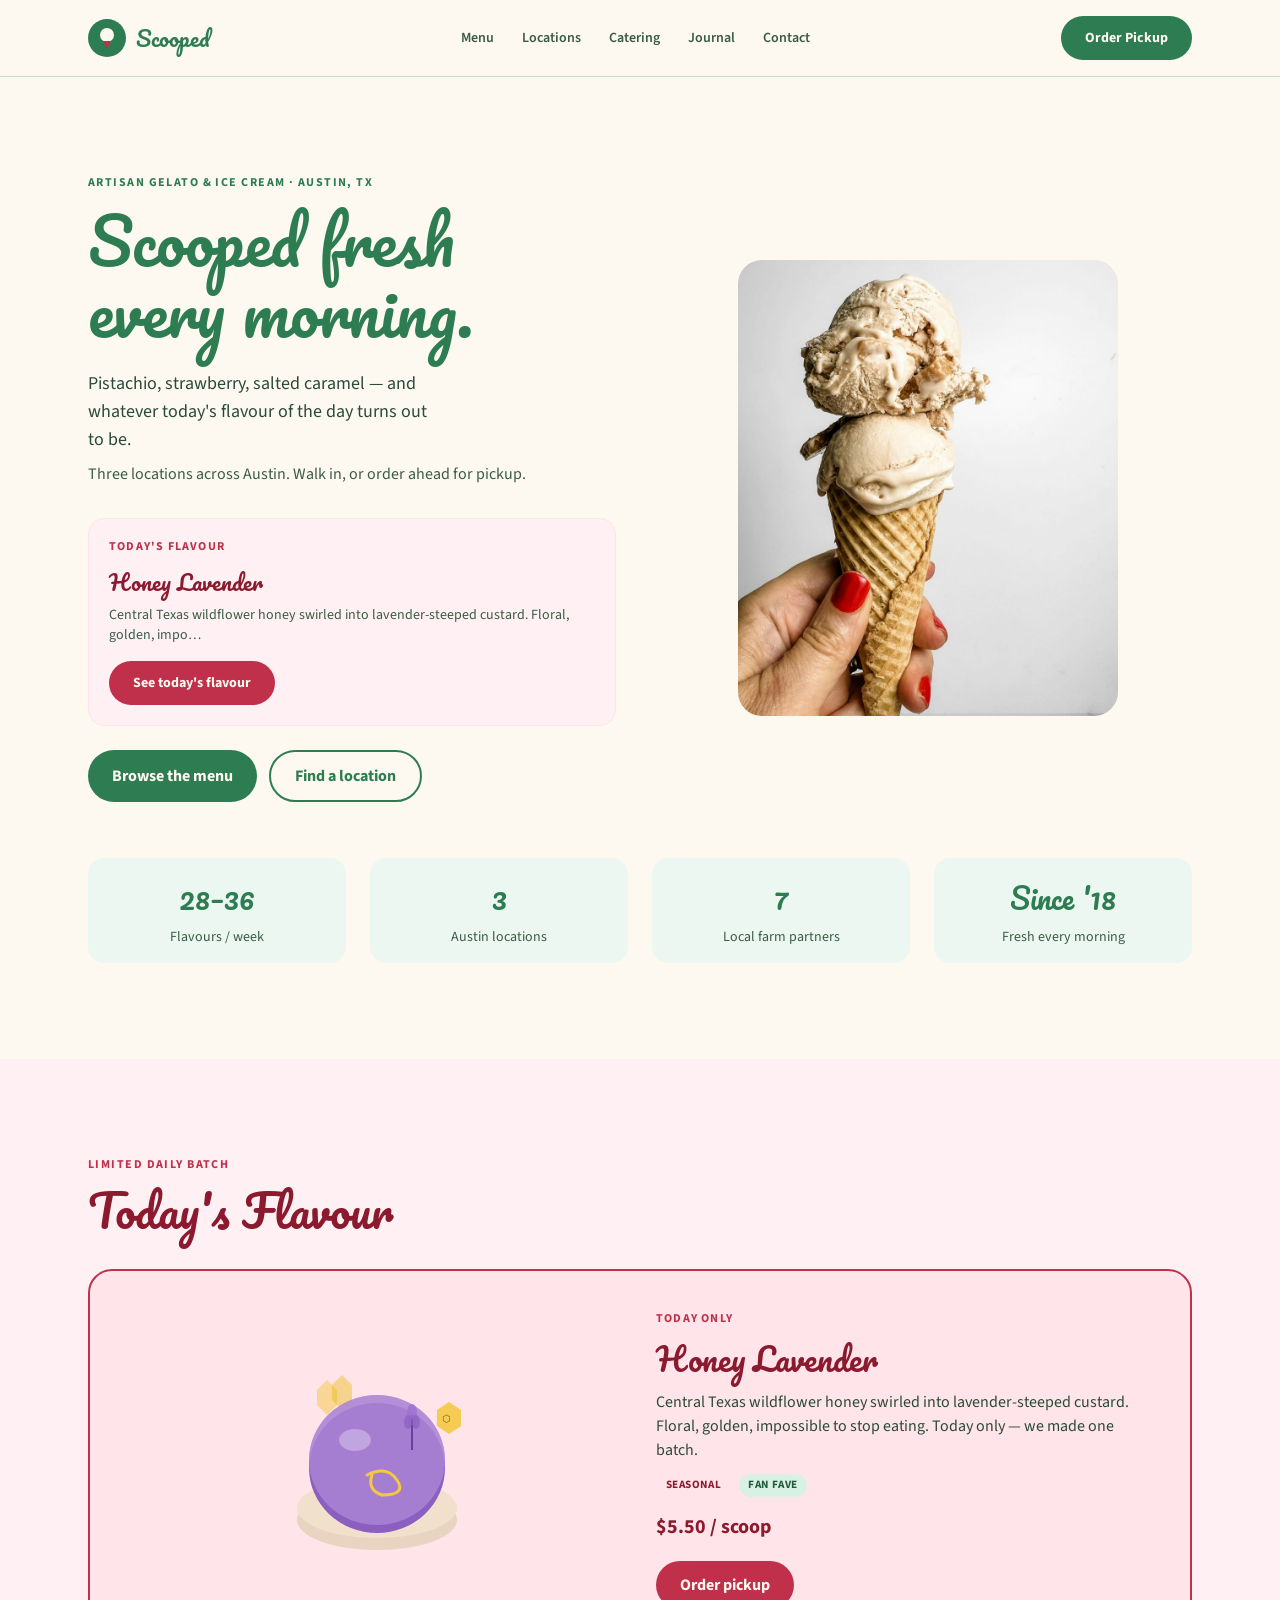
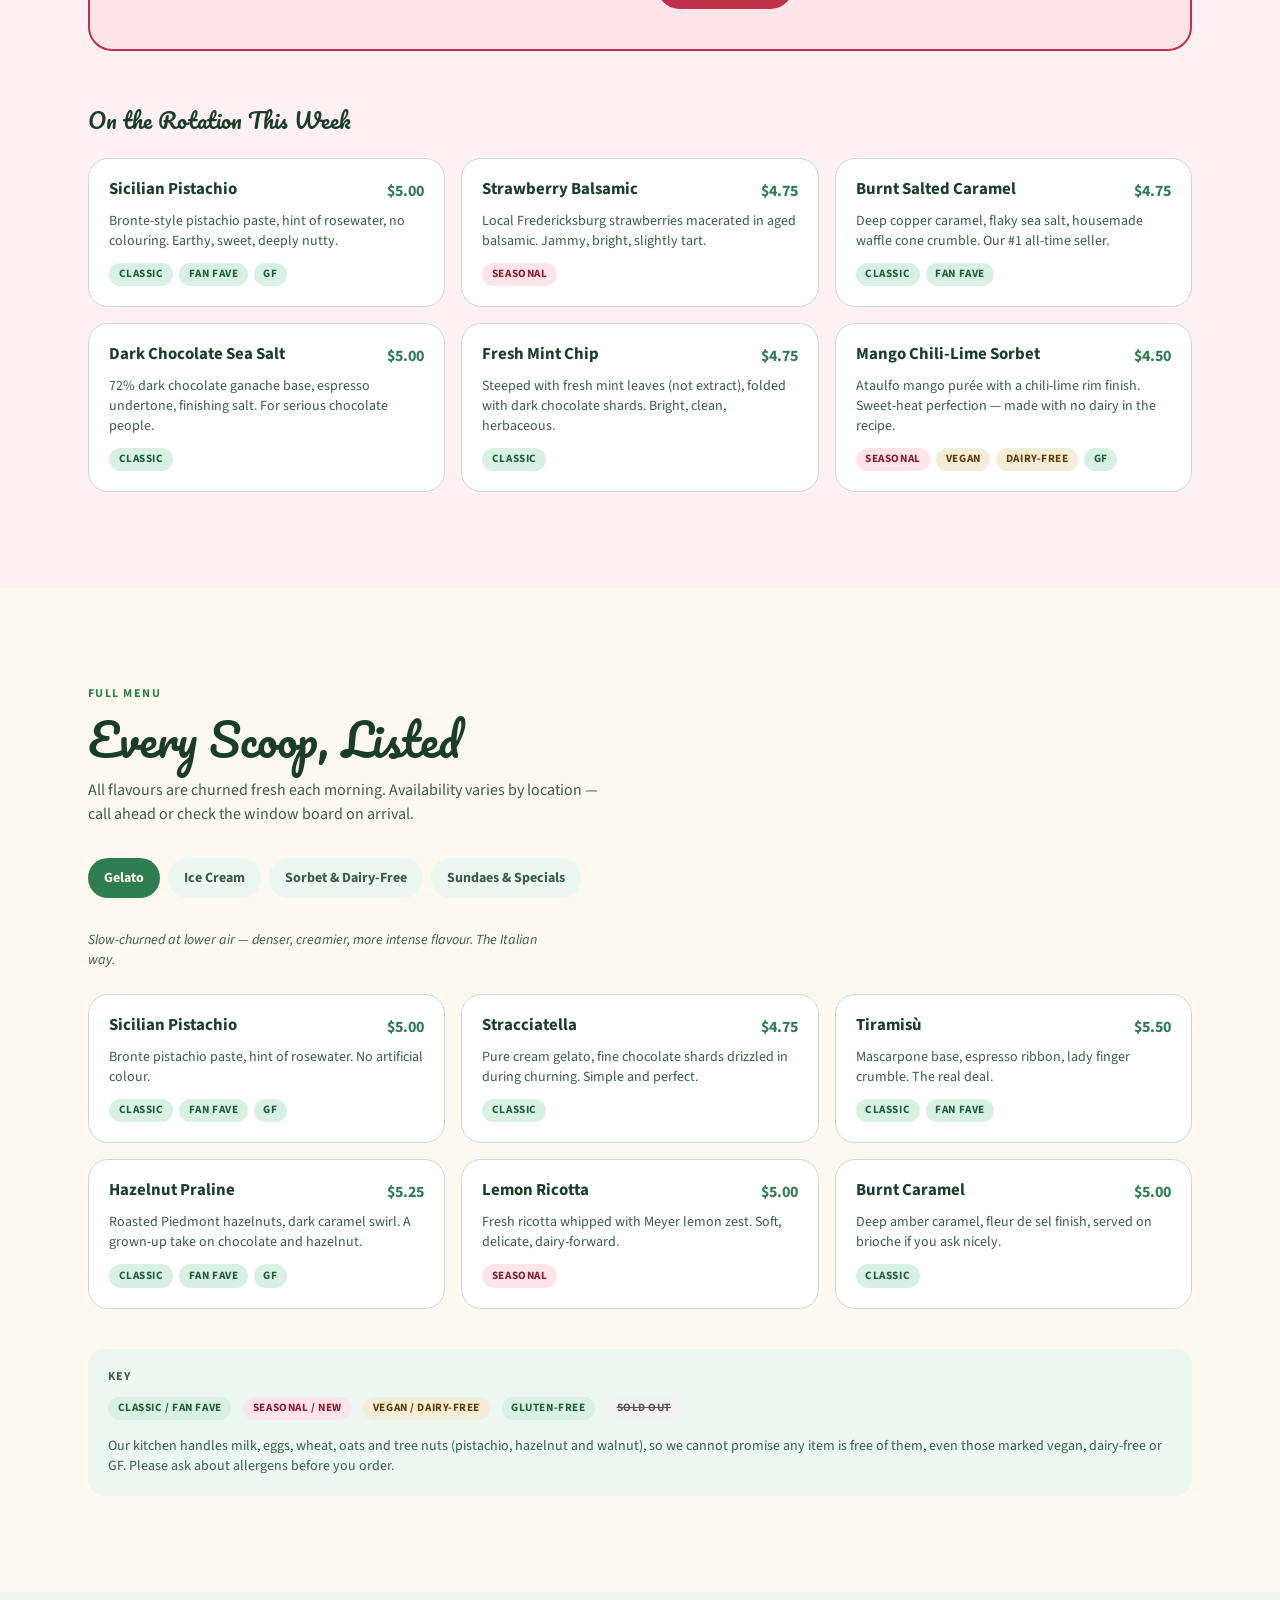
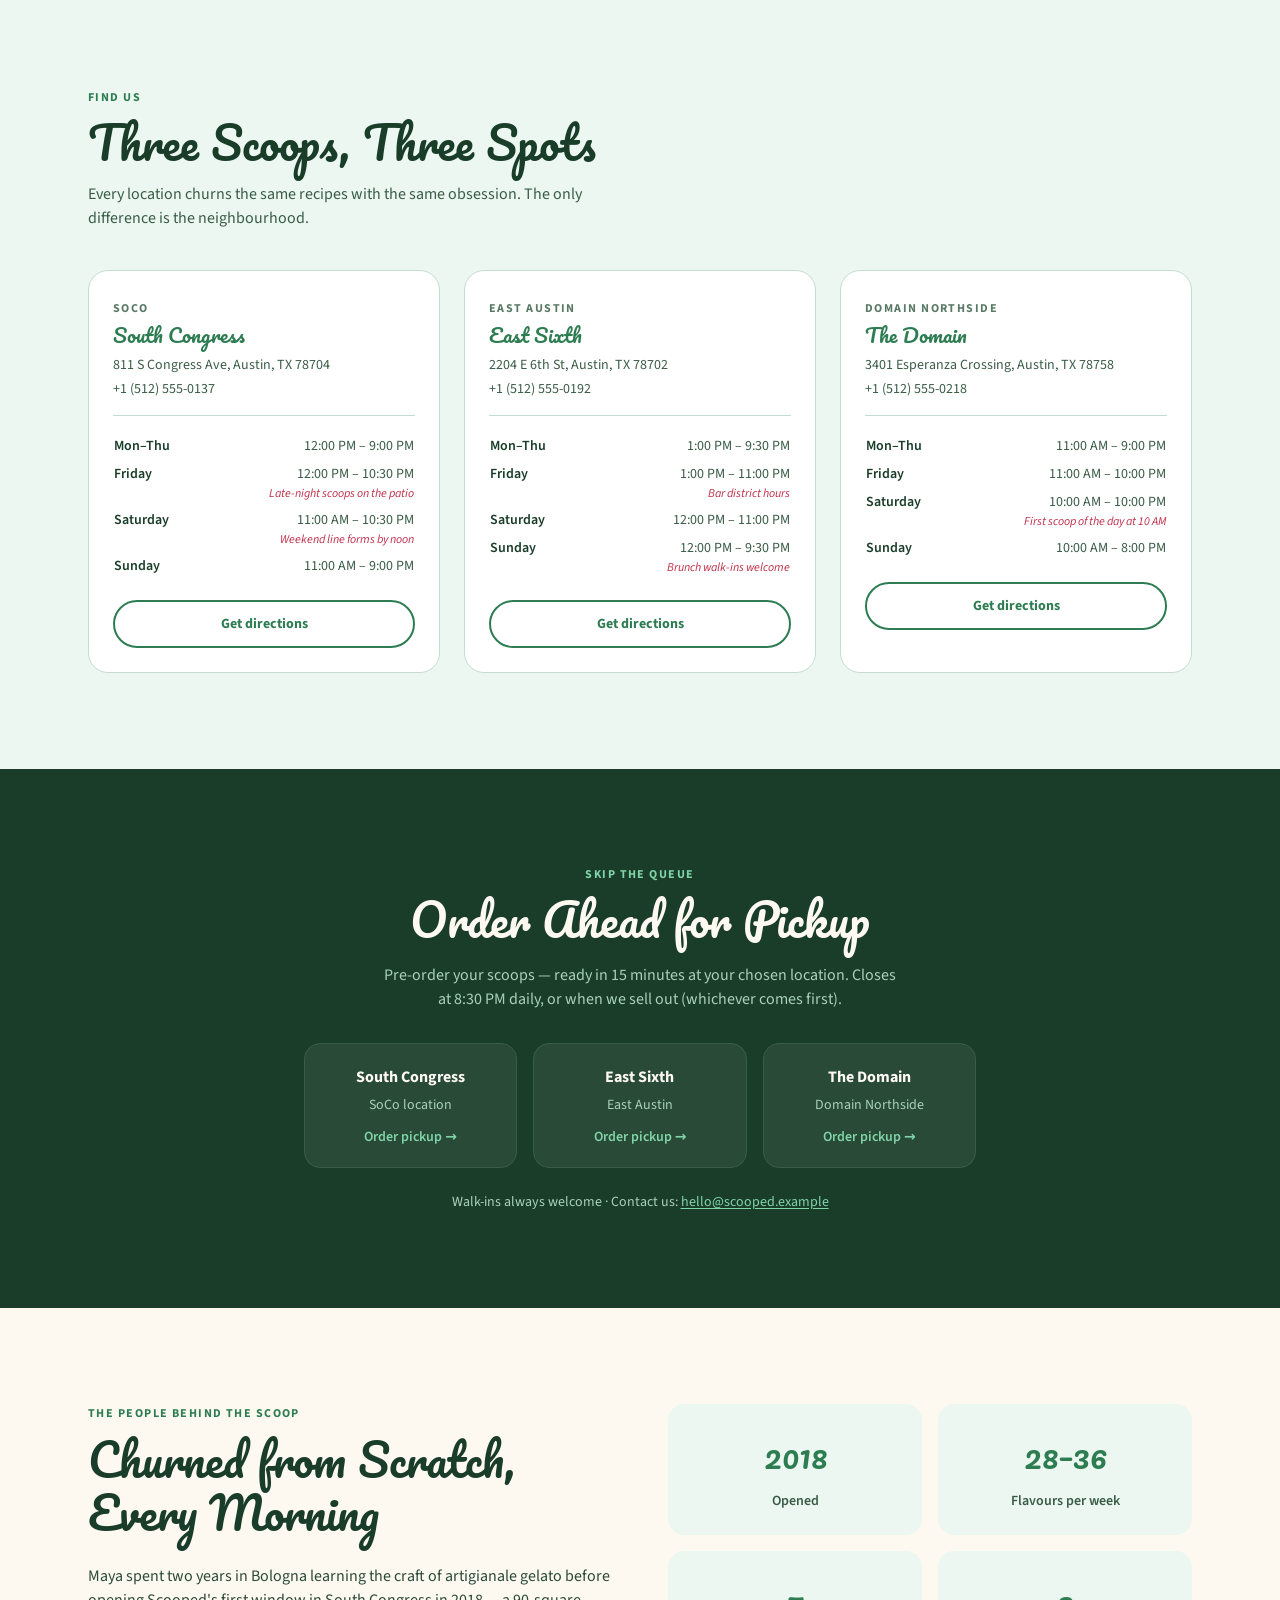
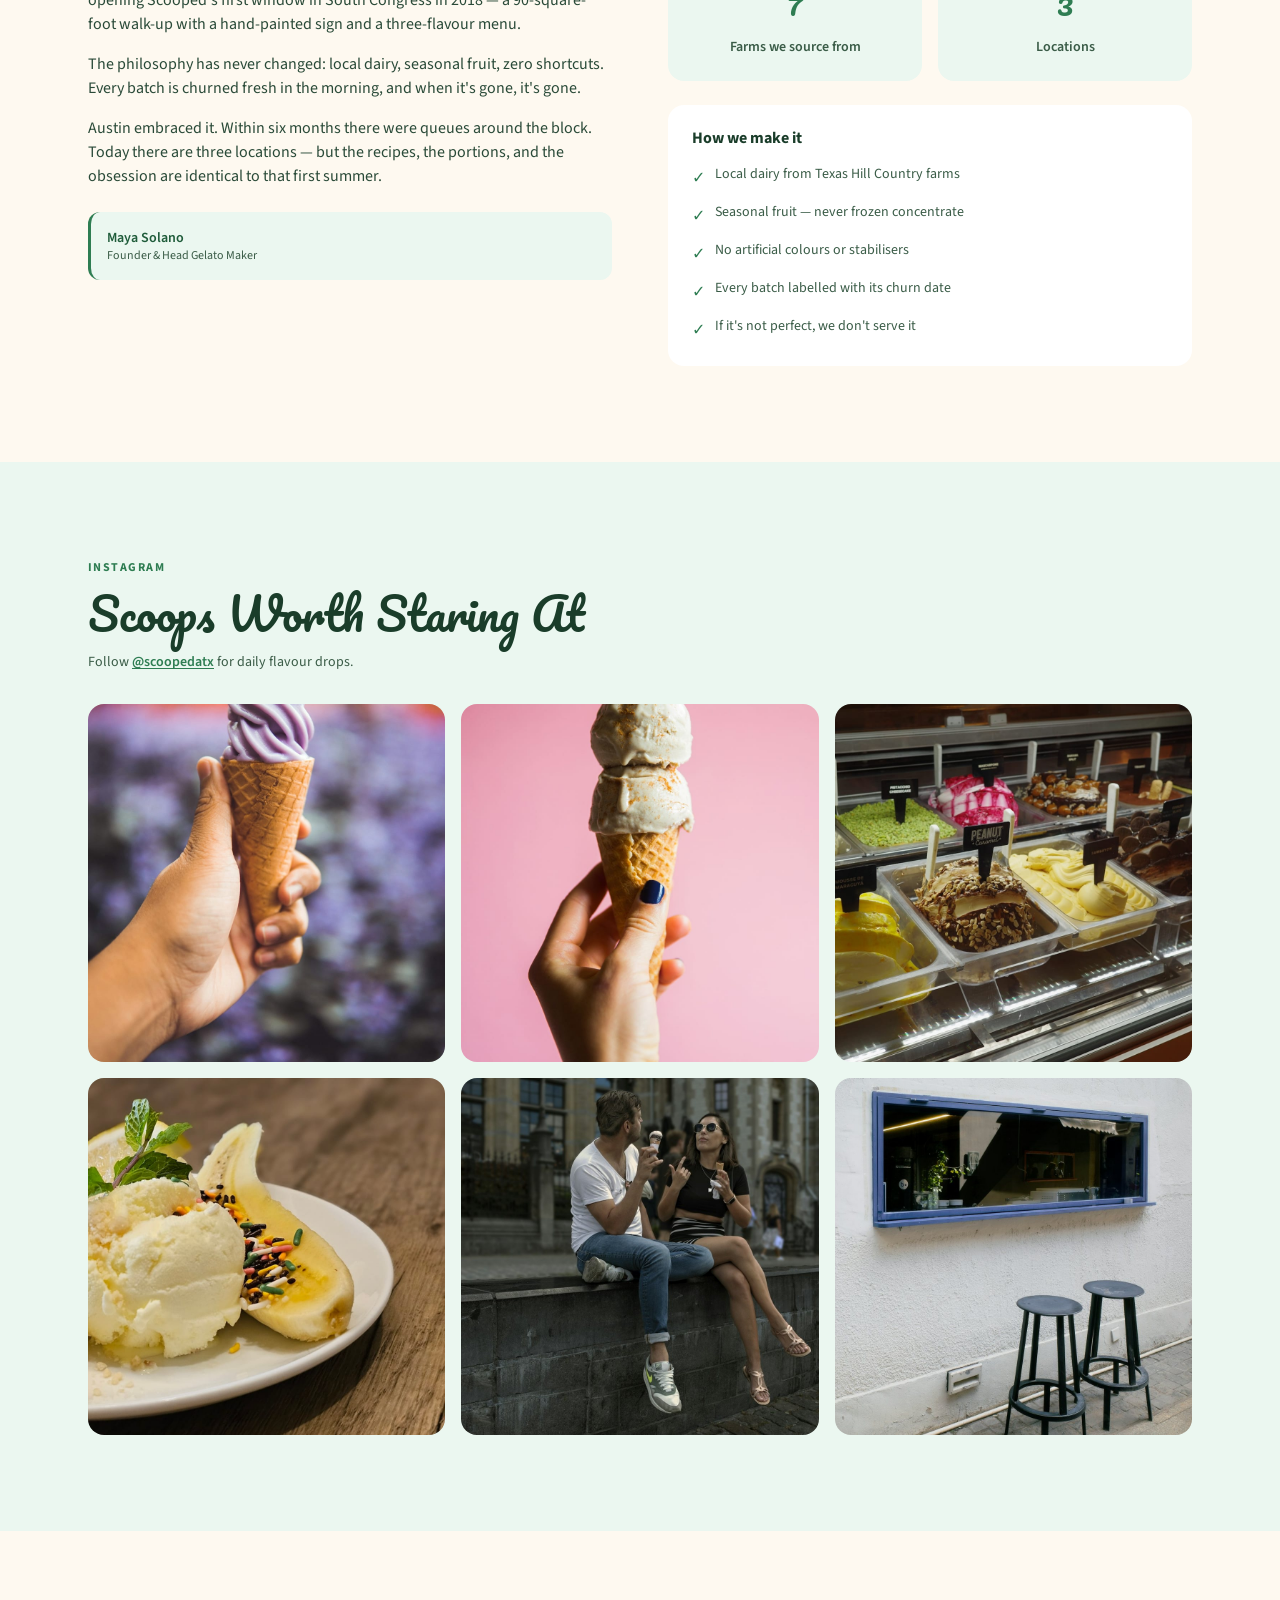
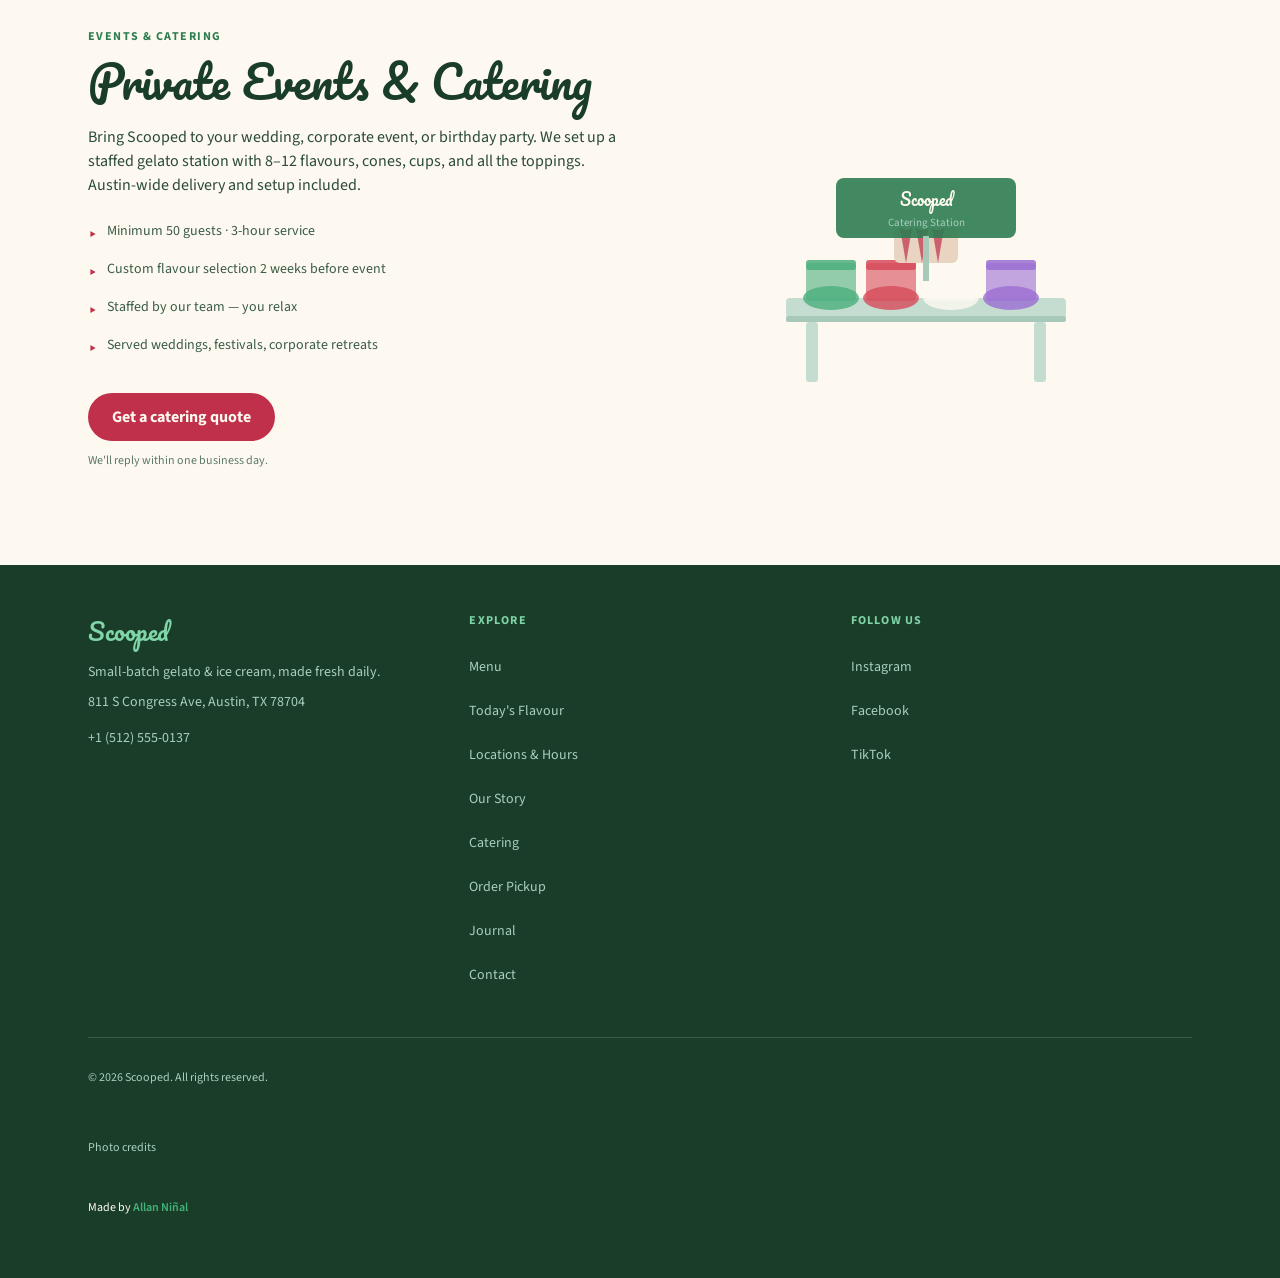
==== commit a52315a3: "1.0.2: Demo email addresses now end in .example, so none can reach a real business. The footer link " ====
--- a/index.html
+++ b/index.html
@@ -1,4 +1,4 @@
-<!DOCTYPE html><html lang="en" class="scroll-smooth"> <head><meta charset="utf-8"><meta name="viewport" content="width=device-width, initial-scale=1, viewport-fit=cover"><meta name="theme-color" content="#FEF9F0"><title>Scooped — Artisan Gelato &amp; Ice Cream, Austin TX</title><meta name="description" content="Small-batch gelato and ice cream made fresh daily in Austin, Texas. Seasonal flavours, three locations, and catering for private events."><link rel="canonical" href="https://example.com/"><meta name="robots" content="index, follow"><meta name="author" content="Scooped"><!-- Open Graph --><meta property="og:title" content="Scooped — Artisan Gelato &#38; Ice Cream, Austin TX"><meta property="og:description" content="Small-batch gelato and ice cream made fresh daily in Austin, Texas. Seasonal flavours, three locations, and catering for private events."><meta property="og:url" content="https://example.com/"><meta property="og:type" content="restaurant.cafe"><meta property="og:site_name" content="Scooped"><meta property="og:locale" content="en_US"><meta property="og:image" content="https://example.com/og-image.png"><meta property="og:image:type" content="image/png"><meta property="og:image:width" content="1200"><meta property="og:image:height" content="630"><meta property="og:image:alt" content="Scooped — Artisan Gelato &#38; Ice Cream, Austin TX"><!-- Twitter / X --><meta name="twitter:card" content="summary_large_image"><meta name="twitter:site" content="@example"><meta name="twitter:creator" content="@example"><meta name="twitter:title" content="Scooped — Artisan Gelato &#38; Ice Cream, Austin TX"><meta name="twitter:description" content="Small-batch gelato and ice cream made fresh daily in Austin, Texas. Seasonal flavours, three locations, and catering for private events."><meta name="twitter:image" content="https://example.com/og-image.png"><link rel="icon" href="./favicon.svg" type="image/svg+xml"><link rel="apple-touch-icon" href="./favicon.svg"><script type="application/ld+json">{"@context":"https://schema.org","@type":"IceCreamShop","name":"Scooped","description":"Scooped is an artisan gelato and ice cream shop in Austin, Texas. We churn every flavour in small batches every morning using locally sourced dairy, seasonal fruit, and zero artificial colours. Three scoops, two cones, one obsession.","url":"https://example.com/","telephone":"+1 (512) 555-0137","email":"hello@scooped.co","address":{"@type":"PostalAddress","streetAddress":"811 S Congress Ave","addressLocality":"Austin","addressRegion":"TX","postalCode":"78704","addressCountry":"US"},"servesCuisine":["Gelato","Ice Cream","Sorbet","Desserts"],"priceRange":"$$","hasMap":"https://maps.google.com/?q=811+S+Congress+Ave+Austin+TX","openingHoursSpecification":[{"@type":"OpeningHoursSpecification","dayOfWeek":["Monday","Tuesday","Wednesday","Thursday"],"opens":"12:00","closes":"21:00"},{"@type":"OpeningHoursSpecification","dayOfWeek":["Friday"],"opens":"12:00","closes":"22:30"},{"@type":"OpeningHoursSpecification","dayOfWeek":["Saturday"],"opens":"11:00","closes":"22:30"},{"@type":"OpeningHoursSpecification","dayOfWeek":["Sunday"],"opens":"11:00","closes":"21:00"}],"menu":"https://example.com/#menu","acceptsReservations":false,"image":"https://example.com/og-image.png","foundingDate":"2018","founder":{"@type":"Person","name":"Maya Solano","jobTitle":"Founder & Head Gelato Maker"},"numberOfEmployees":{"@type":"QuantitativeValue","value":18},"sameAs":["https://instagram.com/scoopedatx","https://facebook.com/scoopedatx","https://tiktok.com/@scoopedatx"],"location":[{"@type":"Place","name":"Scooped — South Congress","address":{"@type":"PostalAddress","streetAddress":"811 S Congress Ave","addressLocality":"Austin","addressRegion":"TX","postalCode":"78704","addressCountry":"US"}},{"@type":"Place","name":"Scooped — East Sixth","address":{"@type":"PostalAddress","streetAddress":"2204 E 6th St","addressLocality":"Austin","addressRegion":"TX","postalCode":"78702","addressCountry":"US"}},{"@type":"Place","name":"Scooped — The Domain","address":{"@type":"PostalAddress","streetAddress":"3401 Esperanza Crossing","addressLocality":"Austin","addressRegion":"TX","postalCode":"78758","addressCountry":"US"}}]}</script><script type="application/ld+json">{"@context":"https://schema.org","@type":"Menu","name":"Scooped Menu","description":"Artisan gelato, small-batch ice cream, sorbets, and sundaes. All churned fresh daily.","hasMenuSection":[{"@type":"MenuSection","name":"Gelato","description":"Slow-churned, dense, Italian-style gelato."},{"@type":"MenuSection","name":"Ice Cream","description":"Classic American-style scoops."},{"@type":"MenuSection","name":"Sorbet & Dairy-Free","description":"Plant-based sorbets and dairy-free options."},{"@type":"MenuSection","name":"Sundaes & Specials","description":"Loaded sundaes and signature specials."}]}</script><script type="application/ld+json">{"@context":"https://schema.org","@type":"Person","name":"Scooped","url":"https://example.com/","sameAs":["#","#","#"]}</script><link rel="stylesheet" href="./assets/index.DnXCkEbv.css"><script type="module">const o=document.querySelectorAll('[role="tab"]'),r=document.querySelectorAll('[role="tabpanel"]');function n(c){o.forEach(t=>{const e=t.dataset.tab===c;t.setAttribute("aria-selected",String(e)),t.style.backgroundColor=e?"var(--color-accent)":"var(--color-surface-2)",t.style.color=e?"#FEF9F0":"var(--color-text-muted)"}),r.forEach(t=>{t.hidden=t.dataset.panel!==c})}o.forEach(c=>{c.addEventListener("click",()=>n(c.dataset.tab)),c.addEventListener("keydown",t=>{const e=Array.from(o),l=e.indexOf(c);t.key==="ArrowRight"&&(t.preventDefault(),e[(l+1)%e.length].focus(),e[(l+1)%e.length].click()),t.key==="ArrowLeft"&&(t.preventDefault(),e[(l-1+e.length)%e.length].focus(),e[(l-1+e.length)%e.length].click()),t.key==="Home"&&(t.preventDefault(),e[0].focus(),e[0].click()),t.key==="End"&&(t.preventDefault(),e[e.length-1].focus(),e[e.length-1].click())})});
+<!DOCTYPE html><html lang="en" class="scroll-smooth"> <head><meta charset="utf-8"><meta name="viewport" content="width=device-width, initial-scale=1, viewport-fit=cover"><meta name="theme-color" content="#FEF9F0"><title>Scooped — Artisan Gelato &amp; Ice Cream, Austin TX</title><meta name="description" content="Small-batch gelato and ice cream made fresh daily in Austin, Texas. Seasonal flavours, three locations, and catering for private events."><link rel="canonical" href="https://example.com/"><meta name="robots" content="index, follow"><meta name="author" content="Scooped"><!-- Open Graph --><meta property="og:title" content="Scooped — Artisan Gelato &#38; Ice Cream, Austin TX"><meta property="og:description" content="Small-batch gelato and ice cream made fresh daily in Austin, Texas. Seasonal flavours, three locations, and catering for private events."><meta property="og:url" content="https://example.com/"><meta property="og:type" content="restaurant.cafe"><meta property="og:site_name" content="Scooped"><meta property="og:locale" content="en_US"><meta property="og:image" content="https://example.com/og-image.png"><meta property="og:image:type" content="image/png"><meta property="og:image:width" content="1200"><meta property="og:image:height" content="630"><meta property="og:image:alt" content="Scooped — Artisan Gelato &#38; Ice Cream, Austin TX"><!-- Twitter / X --><meta name="twitter:card" content="summary_large_image"><meta name="twitter:site" content="@example"><meta name="twitter:creator" content="@example"><meta name="twitter:title" content="Scooped — Artisan Gelato &#38; Ice Cream, Austin TX"><meta name="twitter:description" content="Small-batch gelato and ice cream made fresh daily in Austin, Texas. Seasonal flavours, three locations, and catering for private events."><meta name="twitter:image" content="https://example.com/og-image.png"><link rel="icon" href="./favicon.svg" type="image/svg+xml"><link rel="apple-touch-icon" href="./favicon.svg"><script type="application/ld+json">{"@context":"https://schema.org","@type":"IceCreamShop","name":"Scooped","description":"Scooped is an artisan gelato and ice cream shop in Austin, Texas. We churn every flavour in small batches every morning using locally sourced dairy, seasonal fruit, and zero artificial colours. Three scoops, two cones, one obsession.","url":"https://example.com/","telephone":"+1 (512) 555-0137","email":"hello@scooped.example","address":{"@type":"PostalAddress","streetAddress":"811 S Congress Ave","addressLocality":"Austin","addressRegion":"TX","postalCode":"78704","addressCountry":"US"},"servesCuisine":["Gelato","Ice Cream","Sorbet","Desserts"],"priceRange":"$$","hasMap":"https://maps.google.com/?q=811+S+Congress+Ave+Austin+TX","openingHoursSpecification":[{"@type":"OpeningHoursSpecification","dayOfWeek":["Monday","Tuesday","Wednesday","Thursday"],"opens":"12:00","closes":"21:00"},{"@type":"OpeningHoursSpecification","dayOfWeek":["Friday"],"opens":"12:00","closes":"22:30"},{"@type":"OpeningHoursSpecification","dayOfWeek":["Saturday"],"opens":"11:00","closes":"22:30"},{"@type":"OpeningHoursSpecification","dayOfWeek":["Sunday"],"opens":"11:00","closes":"21:00"}],"menu":"https://example.com/#menu","acceptsReservations":false,"image":"https://example.com/og-image.png","foundingDate":"2018","founder":{"@type":"Person","name":"Maya Solano","jobTitle":"Founder & Head Gelato Maker"},"numberOfEmployees":{"@type":"QuantitativeValue","value":18},"sameAs":["https://instagram.com/scoopedatx","https://facebook.com/scoopedatx","https://tiktok.com/@scoopedatx"],"location":[{"@type":"Place","name":"Scooped — South Congress","address":{"@type":"PostalAddress","streetAddress":"811 S Congress Ave","addressLocality":"Austin","addressRegion":"TX","postalCode":"78704","addressCountry":"US"}},{"@type":"Place","name":"Scooped — East Sixth","address":{"@type":"PostalAddress","streetAddress":"2204 E 6th St","addressLocality":"Austin","addressRegion":"TX","postalCode":"78702","addressCountry":"US"}},{"@type":"Place","name":"Scooped — The Domain","address":{"@type":"PostalAddress","streetAddress":"3401 Esperanza Crossing","addressLocality":"Austin","addressRegion":"TX","postalCode":"78758","addressCountry":"US"}}]}</script><script type="application/ld+json">{"@context":"https://schema.org","@type":"Menu","name":"Scooped Menu","description":"Artisan gelato, small-batch ice cream, sorbets, and sundaes. All churned fresh daily.","hasMenuSection":[{"@type":"MenuSection","name":"Gelato","description":"Slow-churned, dense, Italian-style gelato."},{"@type":"MenuSection","name":"Ice Cream","description":"Classic American-style scoops."},{"@type":"MenuSection","name":"Sorbet & Dairy-Free","description":"Plant-based sorbets and dairy-free options."},{"@type":"MenuSection","name":"Sundaes & Specials","description":"Loaded sundaes and signature specials."}]}</script><script type="application/ld+json">{"@context":"https://schema.org","@type":"Person","name":"Scooped","url":"https://example.com/","sameAs":["#","#","#"]}</script><link rel="stylesheet" href="./assets/index.DnXCkEbv.css"><script type="module">const o=document.querySelectorAll('[role="tab"]'),r=document.querySelectorAll('[role="tabpanel"]');function n(c){o.forEach(t=>{const e=t.dataset.tab===c;t.setAttribute("aria-selected",String(e)),t.style.backgroundColor=e?"var(--color-accent)":"var(--color-surface-2)",t.style.color=e?"#FEF9F0":"var(--color-text-muted)"}),r.forEach(t=>{t.hidden=t.dataset.panel!==c})}o.forEach(c=>{c.addEventListener("click",()=>n(c.dataset.tab)),c.addEventListener("keydown",t=>{const e=Array.from(o),l=e.indexOf(c);t.key==="ArrowRight"&&(t.preventDefault(),e[(l+1)%e.length].focus(),e[(l+1)%e.length].click()),t.key==="ArrowLeft"&&(t.preventDefault(),e[(l-1+e.length)%e.length].focus(),e[(l-1+e.length)%e.length].click()),t.key==="Home"&&(t.preventDefault(),e[0].focus(),e[0].click()),t.key==="End"&&(t.preventDefault(),e[e.length-1].focus(),e[e.length-1].click())})});
 </script></head> <body class="min-h-screen flex flex-col antialiased"> <a href="#main-content" class="sr-only focus:not-sr-only focus:fixed focus:top-4 focus:left-4 focus:z-[100] btn-primary">
 Skip to main content
 </a> <header style="background-color: var(--color-bg); border-bottom: 1px solid var(--color-border);" class="sticky top-0 z-50" data-astro-cid-ctg3m53h> <div class="container-x py-4 flex items-center justify-between gap-4" data-astro-cid-ctg3m53h> <!-- Logo / wordmark --> <a href="./index.html" class="flex items-center gap-2.5 text-decoration-none" aria-label="Scooped — home" data-astro-cid-ctg3m53h> <!-- Scoop icon (SVG inline) --> <span aria-hidden="true" style="display:flex;align-items:center;justify-content:center;width:38px;height:38px;border-radius:50%;background-color:var(--color-accent);" data-astro-cid-ctg3m53h> <svg width="22" height="22" viewBox="0 0 22 22" fill="none" aria-hidden="true" focusable="false" data-astro-cid-ctg3m53h> <!-- scoop circle --> <circle cx="11" cy="8" r="7" fill="#FEF9F0" data-astro-cid-ctg3m53h></circle> <!-- cone --> <path d="M7 14 L11 21 L15 14 Z" fill="#C0304A" data-astro-cid-ctg3m53h></path> </svg> </span> <span style="font-family:'Pacifico',cursive;font-size:1.35rem;font-weight:400;color:var(--color-accent);" data-astro-cid-ctg3m53h>Scooped</span> </a> <!-- Desktop nav --> <nav aria-label="Main navigation" class="hidden lg:flex items-center gap-1" data-astro-cid-ctg3m53h> <a href="./menu/index.html" class="px-3 text-sm font-semibold hover:opacity-70 transition-opacity" style="color:var(--color-text-muted); min-height:44px; display:inline-flex; align-items:center;" data-astro-cid-ctg3m53h>Menu</a><a href="./index.html#locations" class="px-3 text-sm font-semibold hover:opacity-70 transition-opacity" style="color:var(--color-text-muted); min-height:44px; display:inline-flex; align-items:center;" data-astro-cid-ctg3m53h>Locations</a><a href="./index.html#catering" class="px-3 text-sm font-semibold hover:opacity-70 transition-opacity" style="color:var(--color-text-muted); min-height:44px; display:inline-flex; align-items:center;" data-astro-cid-ctg3m53h>Catering</a><a href="./journal/index.html" class="px-3 text-sm font-semibold hover:opacity-70 transition-opacity" style="color:var(--color-text-muted); min-height:44px; display:inline-flex; align-items:center;" data-astro-cid-ctg3m53h>Journal</a><a href="./contact/index.html" class="px-3 text-sm font-semibold hover:opacity-70 transition-opacity" style="color:var(--color-text-muted); min-height:44px; display:inline-flex; align-items:center;" data-astro-cid-ctg3m53h>Contact</a> </nav> <!-- Order CTA (desktop) --> <a href="./index.html#order" class="btn-primary hidden lg:inline-flex text-sm" data-astro-cid-ctg3m53h>Order Pickup</a> <!-- Phone: menu and order button (no JavaScript) --> <div class="lg:hidden flex items-center gap-2" data-astro-cid-ctg3m53h> <details class="mobile-menu" data-astro-cid-ctg3m53h> <summary aria-label="Menu" data-astro-cid-ctg3m53h>Menu</summary> <nav aria-label="Mobile navigation" data-astro-cid-ctg3m53h> <a href="./menu/index.html" data-astro-cid-ctg3m53h>Menu</a><a href="./index.html#locations" data-astro-cid-ctg3m53h>Locations</a><a href="./index.html#catering" data-astro-cid-ctg3m53h>Catering</a><a href="./journal/index.html" data-astro-cid-ctg3m53h>Journal</a><a href="./contact/index.html" data-astro-cid-ctg3m53h>Contact</a> </nav> </details> <a href="./index.html#order" class="btn-primary text-sm whitespace-nowrap" style="min-height: 44px;" data-astro-cid-ctg3m53h>Order</a> </div> </div> </header>  <main id="main-content" class="flex-1">  <section id="hero" style="background-color: var(--color-bg);" aria-label="Hero — welcome to Scooped"> <div class="container-x section-py"> <div class="grid gap-12 lg:grid-cols-2 lg:items-center"> <!-- Text --> <div> <p class="label-eyebrow mb-3">Artisan Gelato &amp; Ice Cream &middot; Austin, TX</p> <h1 id="hero-heading" style="font-size:clamp(2.5rem,5vw,4.5rem);line-height:1.1;color:var(--color-accent);">
@@ -20,9 +20,9 @@
 </a> </article> </div> </div> </section> <section id="order" class="section-py section-dark" aria-label="Order online"> <div class="container-x text-center"> <p class="label-eyebrow">Skip the Queue</p> <h2 id="order-heading" class="mt-2" style="font-size:clamp(1.8rem,3.5vw,3rem);">Order Ahead for Pickup</h2> <p class="mt-4 text-base mx-auto max-w-prose" style="color:var(--color-dark-muted);">
 Pre-order your scoops — ready in 15 minutes at your chosen location. Closes at 8:30 PM daily, or when we sell out (whichever comes first).
 </p> <div class="mt-8 grid sm:grid-cols-3 gap-4 max-w-2xl mx-auto"> <a href="#order" class="block p-5 rounded-2xl hover:opacity-90 transition-opacity" style="background-color:var(--color-dark-surface);border:1px solid var(--color-dark-border);"> <p class="font-bold" style="color:var(--color-dark-text);">South Congress</p> <p class="text-sm mt-1" style="color:var(--color-dark-muted);">SoCo location</p> <p class="mt-3 text-sm font-semibold" style="color:var(--color-accent-light);">Order pickup &rarr;</p> </a><a href="#order" class="block p-5 rounded-2xl hover:opacity-90 transition-opacity" style="background-color:var(--color-dark-surface);border:1px solid var(--color-dark-border);"> <p class="font-bold" style="color:var(--color-dark-text);">East Sixth</p> <p class="text-sm mt-1" style="color:var(--color-dark-muted);">East Austin</p> <p class="mt-3 text-sm font-semibold" style="color:var(--color-accent-light);">Order pickup &rarr;</p> </a><a href="#order" class="block p-5 rounded-2xl hover:opacity-90 transition-opacity" style="background-color:var(--color-dark-surface);border:1px solid var(--color-dark-border);"> <p class="font-bold" style="color:var(--color-dark-text);">The Domain</p> <p class="text-sm mt-1" style="color:var(--color-dark-muted);">Domain Northside</p> <p class="mt-3 text-sm font-semibold" style="color:var(--color-accent-light);">Order pickup &rarr;</p> </a> </div> <p class="mt-6 text-sm" style="color:var(--color-dark-muted);">
-Walk-ins always welcome &middot; Contact us: <a href="mailto:hello@scooped.co" class="underline hover:opacity-80" style="color:var(--color-accent-light);">hello@scooped.co</a> </p> </div> </section> <section id="story" class="section-py" style="background-color:var(--color-bg);" aria-label="Our story"> <div class="container-x"> <div class="grid gap-14 lg:grid-cols-2 lg:items-start"> <!-- Text --> <div> <p class="label-eyebrow">The People Behind the Scoop</p> <h2 id="story-heading" class="mt-2" style="font-size:clamp(1.8rem,3.5vw,3rem);">Churned from Scratch, Every Morning</h2> <div class="mt-6 space-y-4"> <p class="text-base" style="color:var(--color-text-body);">Maya spent two years in Bologna learning the craft of artigianale gelato before opening Scooped&#39;s first window in South Congress in 2018 — a 90-square-foot walk-up with a hand-painted sign and a three-flavour menu.</p><p class="text-base" style="color:var(--color-text-body);">The philosophy has never changed: local dairy, seasonal fruit, zero shortcuts. Every batch is churned fresh in the morning, and when it&#39;s gone, it&#39;s gone.</p><p class="text-base" style="color:var(--color-text-body);">Austin embraced it. Within six months there were queues around the block. Today there are three locations — but the recipes, the portions, and the obsession are identical to that first summer.</p> </div> <div class="mt-6 p-4 rounded-xl" style="background-color:var(--color-accent-bg);border-left:3px solid var(--color-accent);"> <p class="text-sm font-semibold" style="color:var(--color-accent-dark);">Maya Solano</p> <p class="text-xs" style="color:var(--color-text-muted);">Founder &amp; Head Gelato Maker</p> </div> </div> <!-- Stats grid --> <div> <div class="grid grid-cols-2 gap-4"> <div class="p-6 rounded-2xl text-center" style="background-color:var(--color-surface-2);"> <p style="font-family:'Pacifico',cursive;font-size:2rem;color:var(--color-accent);">2018</p> <p class="mt-2 text-sm font-semibold" style="color:var(--color-text-muted);">Opened</p> </div><div class="p-6 rounded-2xl text-center" style="background-color:var(--color-surface-2);"> <p style="font-family:'Pacifico',cursive;font-size:2rem;color:var(--color-accent);">28–36</p> <p class="mt-2 text-sm font-semibold" style="color:var(--color-text-muted);">Flavours per week</p> </div><div class="p-6 rounded-2xl text-center" style="background-color:var(--color-surface-2);"> <p style="font-family:'Pacifico',cursive;font-size:2rem;color:var(--color-accent);">7</p> <p class="mt-2 text-sm font-semibold" style="color:var(--color-text-muted);">Farms we source from</p> </div><div class="p-6 rounded-2xl text-center" style="background-color:var(--color-surface-2);"> <p style="font-family:'Pacifico',cursive;font-size:2rem;color:var(--color-accent);">3</p> <p class="mt-2 text-sm font-semibold" style="color:var(--color-text-muted);">Locations</p> </div> </div> <!-- Values list --> <div class="mt-6 p-6 rounded-2xl" style="background-color:var(--color-surface);"> <h3 class="font-bold mb-4" style="font-family:'Source Sans 3',sans-serif;font-size:1rem;color:var(--color-text);">How we make it</h3> <ul class="space-y-3"> <li class="flex items-start gap-2.5 text-sm" style="color:var(--color-text-muted);"> <span class="mt-0.5 shrink-0 text-base" style="color:var(--color-accent);" aria-hidden="true">&#10003;</span> Local dairy from Texas Hill Country farms </li><li class="flex items-start gap-2.5 text-sm" style="color:var(--color-text-muted);"> <span class="mt-0.5 shrink-0 text-base" style="color:var(--color-accent);" aria-hidden="true">&#10003;</span> Seasonal fruit — never frozen concentrate </li><li class="flex items-start gap-2.5 text-sm" style="color:var(--color-text-muted);"> <span class="mt-0.5 shrink-0 text-base" style="color:var(--color-accent);" aria-hidden="true">&#10003;</span> No artificial colours or stabilisers </li><li class="flex items-start gap-2.5 text-sm" style="color:var(--color-text-muted);"> <span class="mt-0.5 shrink-0 text-base" style="color:var(--color-accent);" aria-hidden="true">&#10003;</span> Every batch labelled with its churn date </li><li class="flex items-start gap-2.5 text-sm" style="color:var(--color-text-muted);"> <span class="mt-0.5 shrink-0 text-base" style="color:var(--color-accent);" aria-hidden="true">&#10003;</span> If it&#39;s not perfect, we don&#39;t serve it </li> </ul> </div> </div> </div> </div> </section> <section id="gallery" class="section-py" style="background-color:var(--color-surface-2);" aria-label="Photo gallery"> <div class="container-x"> <p class="label-eyebrow">Instagram</p> <h2 id="gallery-heading" class="mt-2" style="font-size:clamp(1.8rem,3.5vw,3rem);">Scoops Worth Staring At</h2> <p class="mt-3 text-sm" style="color:var(--color-text-muted);">
+Walk-ins always welcome &middot; Contact us: <a href="mailto:hello@scooped.example" class="underline hover:opacity-80" style="color:var(--color-accent-light);">hello@scooped.example</a> </p> </div> </section> <section id="story" class="section-py" style="background-color:var(--color-bg);" aria-label="Our story"> <div class="container-x"> <div class="grid gap-14 lg:grid-cols-2 lg:items-start"> <!-- Text --> <div> <p class="label-eyebrow">The People Behind the Scoop</p> <h2 id="story-heading" class="mt-2" style="font-size:clamp(1.8rem,3.5vw,3rem);">Churned from Scratch, Every Morning</h2> <div class="mt-6 space-y-4"> <p class="text-base" style="color:var(--color-text-body);">Maya spent two years in Bologna learning the craft of artigianale gelato before opening Scooped&#39;s first window in South Congress in 2018 — a 90-square-foot walk-up with a hand-painted sign and a three-flavour menu.</p><p class="text-base" style="color:var(--color-text-body);">The philosophy has never changed: local dairy, seasonal fruit, zero shortcuts. Every batch is churned fresh in the morning, and when it&#39;s gone, it&#39;s gone.</p><p class="text-base" style="color:var(--color-text-body);">Austin embraced it. Within six months there were queues around the block. Today there are three locations — but the recipes, the portions, and the obsession are identical to that first summer.</p> </div> <div class="mt-6 p-4 rounded-xl" style="background-color:var(--color-accent-bg);border-left:3px solid var(--color-accent);"> <p class="text-sm font-semibold" style="color:var(--color-accent-dark);">Maya Solano</p> <p class="text-xs" style="color:var(--color-text-muted);">Founder &amp; Head Gelato Maker</p> </div> </div> <!-- Stats grid --> <div> <div class="grid grid-cols-2 gap-4"> <div class="p-6 rounded-2xl text-center" style="background-color:var(--color-surface-2);"> <p style="font-family:'Pacifico',cursive;font-size:2rem;color:var(--color-accent);">2018</p> <p class="mt-2 text-sm font-semibold" style="color:var(--color-text-muted);">Opened</p> </div><div class="p-6 rounded-2xl text-center" style="background-color:var(--color-surface-2);"> <p style="font-family:'Pacifico',cursive;font-size:2rem;color:var(--color-accent);">28–36</p> <p class="mt-2 text-sm font-semibold" style="color:var(--color-text-muted);">Flavours per week</p> </div><div class="p-6 rounded-2xl text-center" style="background-color:var(--color-surface-2);"> <p style="font-family:'Pacifico',cursive;font-size:2rem;color:var(--color-accent);">7</p> <p class="mt-2 text-sm font-semibold" style="color:var(--color-text-muted);">Farms we source from</p> </div><div class="p-6 rounded-2xl text-center" style="background-color:var(--color-surface-2);"> <p style="font-family:'Pacifico',cursive;font-size:2rem;color:var(--color-accent);">3</p> <p class="mt-2 text-sm font-semibold" style="color:var(--color-text-muted);">Locations</p> </div> </div> <!-- Values list --> <div class="mt-6 p-6 rounded-2xl" style="background-color:var(--color-surface);"> <h3 class="font-bold mb-4" style="font-family:'Source Sans 3',sans-serif;font-size:1rem;color:var(--color-text);">How we make it</h3> <ul class="space-y-3"> <li class="flex items-start gap-2.5 text-sm" style="color:var(--color-text-muted);"> <span class="mt-0.5 shrink-0 text-base" style="color:var(--color-accent);" aria-hidden="true">&#10003;</span> Local dairy from Texas Hill Country farms </li><li class="flex items-start gap-2.5 text-sm" style="color:var(--color-text-muted);"> <span class="mt-0.5 shrink-0 text-base" style="color:var(--color-accent);" aria-hidden="true">&#10003;</span> Seasonal fruit — never frozen concentrate </li><li class="flex items-start gap-2.5 text-sm" style="color:var(--color-text-muted);"> <span class="mt-0.5 shrink-0 text-base" style="color:var(--color-accent);" aria-hidden="true">&#10003;</span> No artificial colours or stabilisers </li><li class="flex items-start gap-2.5 text-sm" style="color:var(--color-text-muted);"> <span class="mt-0.5 shrink-0 text-base" style="color:var(--color-accent);" aria-hidden="true">&#10003;</span> Every batch labelled with its churn date </li><li class="flex items-start gap-2.5 text-sm" style="color:var(--color-text-muted);"> <span class="mt-0.5 shrink-0 text-base" style="color:var(--color-accent);" aria-hidden="true">&#10003;</span> If it&#39;s not perfect, we don&#39;t serve it </li> </ul> </div> </div> </div> </div> </section> <section id="gallery" class="section-py" style="background-color:var(--color-surface-2);" aria-label="Photo gallery"> <div class="container-x"> <p class="label-eyebrow">Instagram</p> <h2 id="gallery-heading" class="mt-2" style="font-size:clamp(1.8rem,3.5vw,3rem);">Scoops Worth Staring At</h2> <p class="mt-3 text-sm" style="color:var(--color-text-muted);">
 Follow <a href="https://instagram.com/scoopedatx" target="_blank" rel="noopener noreferrer" class="font-semibold underline" style="color:var(--color-accent);">@scoopedatx</a> for daily flavour drops.
-</p> <div class="mt-8 grid grid-cols-2 md:grid-cols-3 gap-4"> <figure class="rounded-2xl overflow-hidden aspect-square" style="background-color:var(--color-surface-3);"> <img src="./images/gallery/honey-lavender.jpg" alt="A purple soft-serve cone held against a blurred field of lavender flowers" width="1000" height="1000" loading="lazy" decoding="async" style="width:100%; height:100%; object-fit:cover; display:block;"> </figure><figure class="rounded-2xl overflow-hidden aspect-square" style="background-color:var(--color-surface-3);"> <img src="./images/gallery/triple-scoop.jpg" alt="Two scoops of gelato stacked in a waffle cone, held against a pink wall" width="1000" height="1000" loading="lazy" decoding="async" style="width:100%; height:100%; object-fit:cover; display:block;"> </figure><figure class="rounded-2xl overflow-hidden aspect-square" style="background-color:var(--color-surface-3);"> <img src="./images/gallery/case.jpg" alt="A row of gelato pans in pistachio green, strawberry red, and vanilla cream inside the gelateria case" width="1000" height="1000" loading="lazy" decoding="async" style="width:100%; height:100%; object-fit:cover; display:block;"> </figure><figure class="rounded-2xl overflow-hidden aspect-square" style="background-color:var(--color-surface-3);"> <img src="./images/gallery/banana-split.jpg" alt="A banana split sundae with three scoops, hot fudge, and toasted walnuts served in a long white dish" width="1000" height="1000" loading="lazy" decoding="async" style="width:100%; height:100%; object-fit:cover; display:block;"> </figure><figure class="rounded-2xl overflow-hidden aspect-square" style="background-color:var(--color-surface-3);"> <img src="./images/gallery/friends.jpg" alt="Two friends eating gelato cones on a stone wall on a sunny afternoon" width="1000" height="1000" loading="lazy" decoding="async" style="width:100%; height:100%; object-fit:cover; display:block;"> </figure><figure class="rounded-2xl overflow-hidden aspect-square" style="background-color:var(--color-surface-3);"> <img src="./images/gallery/exterior.jpg" alt="A serving window set into a white wall, with two stools outside" width="1000" height="1000" loading="lazy" decoding="async" style="width:100%; height:100%; object-fit:cover; display:block;"> </figure> </div> </div> </section> <section id="catering" class="section-py" style="background-color:var(--color-bg);" aria-label="Catering"> <div class="container-x"> <div class="grid gap-10 lg:grid-cols-2 lg:items-center"> <!-- Copy --> <div> <p class="label-eyebrow">Events &amp; Catering</p> <h2 id="catering-heading" class="mt-2" style="font-size:clamp(1.8rem,3.5vw,3rem);">Private Events &amp; Catering</h2> <p class="mt-4 text-base" style="color:var(--color-text-body);">Bring Scooped to your wedding, corporate event, or birthday party. We set up a staffed gelato station with 8–12 flavours, cones, cups, and all the toppings. Austin-wide delivery and setup included.</p> <ul class="mt-6 space-y-3"> <li class="flex items-start gap-2.5 text-sm" style="color:var(--color-text-muted);"> <span class="mt-0.5 shrink-0 text-base" style="color:var(--color-secondary);" aria-hidden="true">&#8227;</span> Minimum 50 guests · 3-hour service </li><li class="flex items-start gap-2.5 text-sm" style="color:var(--color-text-muted);"> <span class="mt-0.5 shrink-0 text-base" style="color:var(--color-secondary);" aria-hidden="true">&#8227;</span> Custom flavour selection 2 weeks before event </li><li class="flex items-start gap-2.5 text-sm" style="color:var(--color-text-muted);"> <span class="mt-0.5 shrink-0 text-base" style="color:var(--color-secondary);" aria-hidden="true">&#8227;</span> Staffed by our team — you relax </li><li class="flex items-start gap-2.5 text-sm" style="color:var(--color-text-muted);"> <span class="mt-0.5 shrink-0 text-base" style="color:var(--color-secondary);" aria-hidden="true">&#8227;</span> Served weddings, festivals, corporate retreats </li> </ul> <a href="mailto:catering@scooped.co?subject=Catering%20Enquiry" class="btn-secondary mt-8 inline-flex">Get a catering quote</a> <p class="mt-3 text-xs" style="color:var(--color-text-subtle);">We'll reply within one business day.</p> </div> <!-- Decorative catering SVG --> <div class="flex justify-center" aria-hidden="true"> <svg width="320" height="300" viewBox="0 0 320 300" fill="none" role="img" aria-label="A gelato station setup with multiple flavour pans and cones arranged for a catering event"> <!-- Table surface --> <rect x="20" y="200" width="280" height="20" rx="4" fill="#C5DDD1"></rect> <rect x="20" y="218" width="280" height="6" rx="2" fill="#A8C8BA"></rect> <!-- Table legs --> <rect x="40" y="224" width="12" height="60" rx="3" fill="#C5DDD1"></rect> <rect x="268" y="224" width="12" height="60" rx="3" fill="#C5DDD1"></rect> <!-- Gelato pans row -->  <ellipse cx="65" cy="200" rx="28" ry="12" fill="#4CAF7D" opacity="0.8"></ellipse> <rect x="40" y="165" width="50" height="38" rx="4" fill="#4CAF7D" opacity="0.6"></rect> <rect x="40" y="162" width="50" height="10" rx="3" fill="#4CAF7D" opacity="0.85"></rect>  <ellipse cx="125" cy="200" rx="28" ry="12" fill="#D84B5A" opacity="0.8"></ellipse> <rect x="100" y="165" width="50" height="38" rx="4" fill="#D84B5A" opacity="0.6"></rect> <rect x="100" y="162" width="50" height="10" rx="3" fill="#D84B5A" opacity="0.85"></rect>  <ellipse cx="185" cy="200" rx="28" ry="12" fill="#FEF9F0" opacity="0.8"></ellipse> <rect x="160" y="165" width="50" height="38" rx="4" fill="#FEF9F0" opacity="0.6"></rect> <rect x="160" y="162" width="50" height="10" rx="3" fill="#FEF9F0" opacity="0.85"></rect>  <ellipse cx="245" cy="200" rx="28" ry="12" fill="#9B6FD4" opacity="0.8"></ellipse> <rect x="220" y="165" width="50" height="38" rx="4" fill="#9B6FD4" opacity="0.6"></rect> <rect x="220" y="162" width="50" height="10" rx="3" fill="#9B6FD4" opacity="0.85"></rect>  <!-- Cone holder --> <rect x="128" y="130" width="64" height="35" rx="6" fill="#E8D4C0"></rect>  <path d="M134,130 L140,165 L146,130 Z" fill="#C0304A" opacity="0.7"></path> <circle cx="140" cy="124" r="8" fill="#FEF9F0" opacity="0.9"></circle>  <path d="M150,130 L156,165 L162,130 Z" fill="#C0304A" opacity="0.7"></path> <circle cx="156" cy="124" r="8" fill="#FEF9F0" opacity="0.9"></circle>  <path d="M166,130 L172,165 L178,130 Z" fill="#C0304A" opacity="0.7"></path> <circle cx="172" cy="124" r="8" fill="#FEF9F0" opacity="0.9"></circle>  <!-- Signage --> <rect x="70" y="80" width="180" height="60" rx="8" fill="var(--color-accent)" opacity="0.9"></rect> <text x="160" y="108" text-anchor="middle" font-family="Pacifico, cursive" font-size="16" fill="#FEF9F0">Scooped</text> <text x="160" y="128" text-anchor="middle" font-family="Source Sans 3, sans-serif" font-size="11" fill="#A8D0BC">Catering Station</text> <!-- Sign pole --> <rect x="157" y="138" width="6" height="45" fill="#A8C8BA"></rect> </svg> </div> </div> </div> </section>  </main> <footer style="background-color: var(--color-dark-bg); color: var(--color-dark-text);" data-astro-cid-gcn2mc3v> <div class="container-x py-12" data-astro-cid-gcn2mc3v> <div class="grid gap-10 md:grid-cols-3 mb-10" data-astro-cid-gcn2mc3v> <!-- Brand --> <div data-astro-cid-gcn2mc3v> <a href="./index.html" aria-label="Scooped home" class="inline-block mb-3" data-astro-cid-gcn2mc3v> <span style="font-family:'Pacifico',cursive;font-size:1.5rem;font-weight:400;color:var(--color-accent-light);" data-astro-cid-gcn2mc3v>Scooped</span> </a> <p class="text-sm" style="color:var(--color-dark-muted);line-height:1.6;" data-astro-cid-gcn2mc3v> Small-batch gelato &amp; ice cream, made fresh daily. </p> <p class="mt-2 text-sm" style="color:var(--color-dark-muted);" data-astro-cid-gcn2mc3v> 811 S Congress Ave, Austin, TX 78704 </p> <p class="mt-1 text-sm" style="color:var(--color-dark-muted);" data-astro-cid-gcn2mc3v> <a href="tel:+1(512)555-0137" class="hover:opacity-80 transition-opacity" style="display:inline-flex;align-items:center;min-height:44px;" data-astro-cid-gcn2mc3v>+1 (512) 555-0137</a> </p> </div> <!-- Nav links --> <nav aria-label="Footer navigation" data-astro-cid-gcn2mc3v> <p class="text-xs font-bold uppercase tracking-widest mb-4" style="color:var(--color-accent-light);" data-astro-cid-gcn2mc3v>Explore</p> <ul class="text-sm" style="color:var(--color-dark-muted);" data-astro-cid-gcn2mc3v> <li data-astro-cid-gcn2mc3v><a href="./menu/index.html" class="hover:opacity-80 transition-opacity" style="display:inline-flex;align-items:center;min-height:44px;" data-astro-cid-gcn2mc3v>Menu</a></li><li data-astro-cid-gcn2mc3v><a href="./index.html#flavour-of-the-day" class="hover:opacity-80 transition-opacity" style="display:inline-flex;align-items:center;min-height:44px;" data-astro-cid-gcn2mc3v>Today&#39;s Flavour</a></li><li data-astro-cid-gcn2mc3v><a href="./index.html#locations" class="hover:opacity-80 transition-opacity" style="display:inline-flex;align-items:center;min-height:44px;" data-astro-cid-gcn2mc3v>Locations &amp; Hours</a></li><li data-astro-cid-gcn2mc3v><a href="./index.html#story" class="hover:opacity-80 transition-opacity" style="display:inline-flex;align-items:center;min-height:44px;" data-astro-cid-gcn2mc3v>Our Story</a></li><li data-astro-cid-gcn2mc3v><a href="./index.html#catering" class="hover:opacity-80 transition-opacity" style="display:inline-flex;align-items:center;min-height:44px;" data-astro-cid-gcn2mc3v>Catering</a></li><li data-astro-cid-gcn2mc3v><a href="./index.html#order" class="hover:opacity-80 transition-opacity" style="display:inline-flex;align-items:center;min-height:44px;" data-astro-cid-gcn2mc3v>Order Online</a></li><li data-astro-cid-gcn2mc3v><a href="./journal/index.html" class="hover:opacity-80 transition-opacity" style="display:inline-flex;align-items:center;min-height:44px;" data-astro-cid-gcn2mc3v>Journal</a></li><li data-astro-cid-gcn2mc3v><a href="./contact/index.html" class="hover:opacity-80 transition-opacity" style="display:inline-flex;align-items:center;min-height:44px;" data-astro-cid-gcn2mc3v>Contact</a></li> </ul> </nav> <!-- Socials + built by --> <div data-astro-cid-gcn2mc3v> <p class="text-xs font-bold uppercase tracking-widest mb-4" style="color:var(--color-accent-light);" data-astro-cid-gcn2mc3v>Follow Us</p> <ul class="text-sm" style="color:var(--color-dark-muted);" data-astro-cid-gcn2mc3v> <li data-astro-cid-gcn2mc3v> <a href="https://instagram.com/scoopedatx" target="_blank" rel="noopener noreferrer" class="hover:opacity-80 transition-opacity" style="display:inline-flex;align-items:center;min-height:44px;" data-astro-cid-gcn2mc3v>Instagram</a> </li> <li data-astro-cid-gcn2mc3v> <a href="https://facebook.com/scoopedatx" target="_blank" rel="noopener noreferrer" class="hover:opacity-80 transition-opacity" style="display:inline-flex;align-items:center;min-height:44px;" data-astro-cid-gcn2mc3v>Facebook</a> </li> <li data-astro-cid-gcn2mc3v> <a href="https://tiktok.com/@scoopedatx" target="_blank" rel="noopener noreferrer" class="hover:opacity-80 transition-opacity" style="display:inline-flex;align-items:center;min-height:44px;" data-astro-cid-gcn2mc3v>TikTok</a> </li> </ul> </div> </div> <div class="pt-8 border-t flex flex-col sm:flex-row items-start sm:items-center justify-between gap-4" style="border-color:var(--color-dark-border);" data-astro-cid-gcn2mc3v> <p class="text-xs" style="color:var(--color-dark-muted);" data-astro-cid-gcn2mc3v>
+</p> <div class="mt-8 grid grid-cols-2 md:grid-cols-3 gap-4"> <figure class="rounded-2xl overflow-hidden aspect-square" style="background-color:var(--color-surface-3);"> <img src="./images/gallery/honey-lavender.jpg" alt="A purple soft-serve cone held against a blurred field of lavender flowers" width="1000" height="1000" loading="lazy" decoding="async" style="width:100%; height:100%; object-fit:cover; display:block;"> </figure><figure class="rounded-2xl overflow-hidden aspect-square" style="background-color:var(--color-surface-3);"> <img src="./images/gallery/triple-scoop.jpg" alt="Two scoops of gelato stacked in a waffle cone, held against a pink wall" width="1000" height="1000" loading="lazy" decoding="async" style="width:100%; height:100%; object-fit:cover; display:block;"> </figure><figure class="rounded-2xl overflow-hidden aspect-square" style="background-color:var(--color-surface-3);"> <img src="./images/gallery/case.jpg" alt="A row of gelato pans in pistachio green, strawberry red, and vanilla cream inside the gelateria case" width="1000" height="1000" loading="lazy" decoding="async" style="width:100%; height:100%; object-fit:cover; display:block;"> </figure><figure class="rounded-2xl overflow-hidden aspect-square" style="background-color:var(--color-surface-3);"> <img src="./images/gallery/banana-split.jpg" alt="A banana split sundae with three scoops, hot fudge, and toasted walnuts served in a long white dish" width="1000" height="1000" loading="lazy" decoding="async" style="width:100%; height:100%; object-fit:cover; display:block;"> </figure><figure class="rounded-2xl overflow-hidden aspect-square" style="background-color:var(--color-surface-3);"> <img src="./images/gallery/friends.jpg" alt="Two friends eating gelato cones on a stone wall on a sunny afternoon" width="1000" height="1000" loading="lazy" decoding="async" style="width:100%; height:100%; object-fit:cover; display:block;"> </figure><figure class="rounded-2xl overflow-hidden aspect-square" style="background-color:var(--color-surface-3);"> <img src="./images/gallery/exterior.jpg" alt="A serving window set into a white wall, with two stools outside" width="1000" height="1000" loading="lazy" decoding="async" style="width:100%; height:100%; object-fit:cover; display:block;"> </figure> </div> </div> </section> <section id="catering" class="section-py" style="background-color:var(--color-bg);" aria-label="Catering"> <div class="container-x"> <div class="grid gap-10 lg:grid-cols-2 lg:items-center"> <!-- Copy --> <div> <p class="label-eyebrow">Events &amp; Catering</p> <h2 id="catering-heading" class="mt-2" style="font-size:clamp(1.8rem,3.5vw,3rem);">Private Events &amp; Catering</h2> <p class="mt-4 text-base" style="color:var(--color-text-body);">Bring Scooped to your wedding, corporate event, or birthday party. We set up a staffed gelato station with 8–12 flavours, cones, cups, and all the toppings. Austin-wide delivery and setup included.</p> <ul class="mt-6 space-y-3"> <li class="flex items-start gap-2.5 text-sm" style="color:var(--color-text-muted);"> <span class="mt-0.5 shrink-0 text-base" style="color:var(--color-secondary);" aria-hidden="true">&#8227;</span> Minimum 50 guests · 3-hour service </li><li class="flex items-start gap-2.5 text-sm" style="color:var(--color-text-muted);"> <span class="mt-0.5 shrink-0 text-base" style="color:var(--color-secondary);" aria-hidden="true">&#8227;</span> Custom flavour selection 2 weeks before event </li><li class="flex items-start gap-2.5 text-sm" style="color:var(--color-text-muted);"> <span class="mt-0.5 shrink-0 text-base" style="color:var(--color-secondary);" aria-hidden="true">&#8227;</span> Staffed by our team — you relax </li><li class="flex items-start gap-2.5 text-sm" style="color:var(--color-text-muted);"> <span class="mt-0.5 shrink-0 text-base" style="color:var(--color-secondary);" aria-hidden="true">&#8227;</span> Served weddings, festivals, corporate retreats </li> </ul> <a href="mailto:catering@scooped.example?subject=Catering%20Enquiry" class="btn-secondary mt-8 inline-flex">Get a catering quote</a> <p class="mt-3 text-xs" style="color:var(--color-text-subtle);">We'll reply within one business day.</p> </div> <!-- Decorative catering SVG --> <div class="flex justify-center" aria-hidden="true"> <svg width="320" height="300" viewBox="0 0 320 300" fill="none" role="img" aria-label="A gelato station setup with multiple flavour pans and cones arranged for a catering event"> <!-- Table surface --> <rect x="20" y="200" width="280" height="20" rx="4" fill="#C5DDD1"></rect> <rect x="20" y="218" width="280" height="6" rx="2" fill="#A8C8BA"></rect> <!-- Table legs --> <rect x="40" y="224" width="12" height="60" rx="3" fill="#C5DDD1"></rect> <rect x="268" y="224" width="12" height="60" rx="3" fill="#C5DDD1"></rect> <!-- Gelato pans row -->  <ellipse cx="65" cy="200" rx="28" ry="12" fill="#4CAF7D" opacity="0.8"></ellipse> <rect x="40" y="165" width="50" height="38" rx="4" fill="#4CAF7D" opacity="0.6"></rect> <rect x="40" y="162" width="50" height="10" rx="3" fill="#4CAF7D" opacity="0.85"></rect>  <ellipse cx="125" cy="200" rx="28" ry="12" fill="#D84B5A" opacity="0.8"></ellipse> <rect x="100" y="165" width="50" height="38" rx="4" fill="#D84B5A" opacity="0.6"></rect> <rect x="100" y="162" width="50" height="10" rx="3" fill="#D84B5A" opacity="0.85"></rect>  <ellipse cx="185" cy="200" rx="28" ry="12" fill="#FEF9F0" opacity="0.8"></ellipse> <rect x="160" y="165" width="50" height="38" rx="4" fill="#FEF9F0" opacity="0.6"></rect> <rect x="160" y="162" width="50" height="10" rx="3" fill="#FEF9F0" opacity="0.85"></rect>  <ellipse cx="245" cy="200" rx="28" ry="12" fill="#9B6FD4" opacity="0.8"></ellipse> <rect x="220" y="165" width="50" height="38" rx="4" fill="#9B6FD4" opacity="0.6"></rect> <rect x="220" y="162" width="50" height="10" rx="3" fill="#9B6FD4" opacity="0.85"></rect>  <!-- Cone holder --> <rect x="128" y="130" width="64" height="35" rx="6" fill="#E8D4C0"></rect>  <path d="M134,130 L140,165 L146,130 Z" fill="#C0304A" opacity="0.7"></path> <circle cx="140" cy="124" r="8" fill="#FEF9F0" opacity="0.9"></circle>  <path d="M150,130 L156,165 L162,130 Z" fill="#C0304A" opacity="0.7"></path> <circle cx="156" cy="124" r="8" fill="#FEF9F0" opacity="0.9"></circle>  <path d="M166,130 L172,165 L178,130 Z" fill="#C0304A" opacity="0.7"></path> <circle cx="172" cy="124" r="8" fill="#FEF9F0" opacity="0.9"></circle>  <!-- Signage --> <rect x="70" y="80" width="180" height="60" rx="8" fill="var(--color-accent)" opacity="0.9"></rect> <text x="160" y="108" text-anchor="middle" font-family="Pacifico, cursive" font-size="16" fill="#FEF9F0">Scooped</text> <text x="160" y="128" text-anchor="middle" font-family="Source Sans 3, sans-serif" font-size="11" fill="#A8D0BC">Catering Station</text> <!-- Sign pole --> <rect x="157" y="138" width="6" height="45" fill="#A8C8BA"></rect> </svg> </div> </div> </div> </section>  </main> <footer style="background-color: var(--color-dark-bg); color: var(--color-dark-text);" data-astro-cid-gcn2mc3v> <div class="container-x py-12" data-astro-cid-gcn2mc3v> <div class="grid gap-10 md:grid-cols-3 mb-10" data-astro-cid-gcn2mc3v> <!-- Brand --> <div data-astro-cid-gcn2mc3v> <a href="./index.html" aria-label="Scooped home" class="inline-block mb-3" data-astro-cid-gcn2mc3v> <span style="font-family:'Pacifico',cursive;font-size:1.5rem;font-weight:400;color:var(--color-accent-light);" data-astro-cid-gcn2mc3v>Scooped</span> </a> <p class="text-sm" style="color:var(--color-dark-muted);line-height:1.6;" data-astro-cid-gcn2mc3v> Small-batch gelato &amp; ice cream, made fresh daily. </p> <p class="mt-2 text-sm" style="color:var(--color-dark-muted);" data-astro-cid-gcn2mc3v> 811 S Congress Ave, Austin, TX 78704 </p> <p class="mt-1 text-sm" style="color:var(--color-dark-muted);" data-astro-cid-gcn2mc3v> <a href="tel:+1(512)555-0137" class="hover:opacity-80 transition-opacity" style="display:inline-flex;align-items:center;min-height:44px;" data-astro-cid-gcn2mc3v>+1 (512) 555-0137</a> </p> </div> <!-- Nav links --> <nav aria-label="Footer navigation" data-astro-cid-gcn2mc3v> <p class="text-xs font-bold uppercase tracking-widest mb-4" style="color:var(--color-accent-light);" data-astro-cid-gcn2mc3v>Explore</p> <ul class="text-sm" style="color:var(--color-dark-muted);" data-astro-cid-gcn2mc3v> <li data-astro-cid-gcn2mc3v><a href="./menu/index.html" class="hover:opacity-80 transition-opacity" style="display:inline-flex;align-items:center;min-height:44px;" data-astro-cid-gcn2mc3v>Menu</a></li><li data-astro-cid-gcn2mc3v><a href="./index.html#flavour-of-the-day" class="hover:opacity-80 transition-opacity" style="display:inline-flex;align-items:center;min-height:44px;" data-astro-cid-gcn2mc3v>Today&#39;s Flavour</a></li><li data-astro-cid-gcn2mc3v><a href="./index.html#locations" class="hover:opacity-80 transition-opacity" style="display:inline-flex;align-items:center;min-height:44px;" data-astro-cid-gcn2mc3v>Locations &amp; Hours</a></li><li data-astro-cid-gcn2mc3v><a href="./index.html#story" class="hover:opacity-80 transition-opacity" style="display:inline-flex;align-items:center;min-height:44px;" data-astro-cid-gcn2mc3v>Our Story</a></li><li data-astro-cid-gcn2mc3v><a href="./index.html#catering" class="hover:opacity-80 transition-opacity" style="display:inline-flex;align-items:center;min-height:44px;" data-astro-cid-gcn2mc3v>Catering</a></li><li data-astro-cid-gcn2mc3v><a href="./index.html#order" class="hover:opacity-80 transition-opacity" style="display:inline-flex;align-items:center;min-height:44px;" data-astro-cid-gcn2mc3v>Order Pickup</a></li><li data-astro-cid-gcn2mc3v><a href="./journal/index.html" class="hover:opacity-80 transition-opacity" style="display:inline-flex;align-items:center;min-height:44px;" data-astro-cid-gcn2mc3v>Journal</a></li><li data-astro-cid-gcn2mc3v><a href="./contact/index.html" class="hover:opacity-80 transition-opacity" style="display:inline-flex;align-items:center;min-height:44px;" data-astro-cid-gcn2mc3v>Contact</a></li> </ul> </nav> <!-- Socials + built by --> <div data-astro-cid-gcn2mc3v> <p class="text-xs font-bold uppercase tracking-widest mb-4" style="color:var(--color-accent-light);" data-astro-cid-gcn2mc3v>Follow Us</p> <ul class="text-sm" style="color:var(--color-dark-muted);" data-astro-cid-gcn2mc3v> <li data-astro-cid-gcn2mc3v> <a href="https://instagram.com/scoopedatx" target="_blank" rel="noopener noreferrer" class="hover:opacity-80 transition-opacity" style="display:inline-flex;align-items:center;min-height:44px;" data-astro-cid-gcn2mc3v>Instagram</a> </li> <li data-astro-cid-gcn2mc3v> <a href="https://facebook.com/scoopedatx" target="_blank" rel="noopener noreferrer" class="hover:opacity-80 transition-opacity" style="display:inline-flex;align-items:center;min-height:44px;" data-astro-cid-gcn2mc3v>Facebook</a> </li> <li data-astro-cid-gcn2mc3v> <a href="https://tiktok.com/@scoopedatx" target="_blank" rel="noopener noreferrer" class="hover:opacity-80 transition-opacity" style="display:inline-flex;align-items:center;min-height:44px;" data-astro-cid-gcn2mc3v>TikTok</a> </li> </ul> </div> </div> <div class="pt-8 border-t flex flex-col sm:flex-row items-start sm:items-center justify-between gap-4" style="border-color:var(--color-dark-border);" data-astro-cid-gcn2mc3v> <p class="text-xs" style="color:var(--color-dark-muted);" data-astro-cid-gcn2mc3v>
 &copy; 2026 Scooped. All rights reserved.
 </p> </div> <!-- Photo credits. Required while you use the demo photos (Unsplash asks for
          the photographer and a link). Delete this whole <details> block once you
